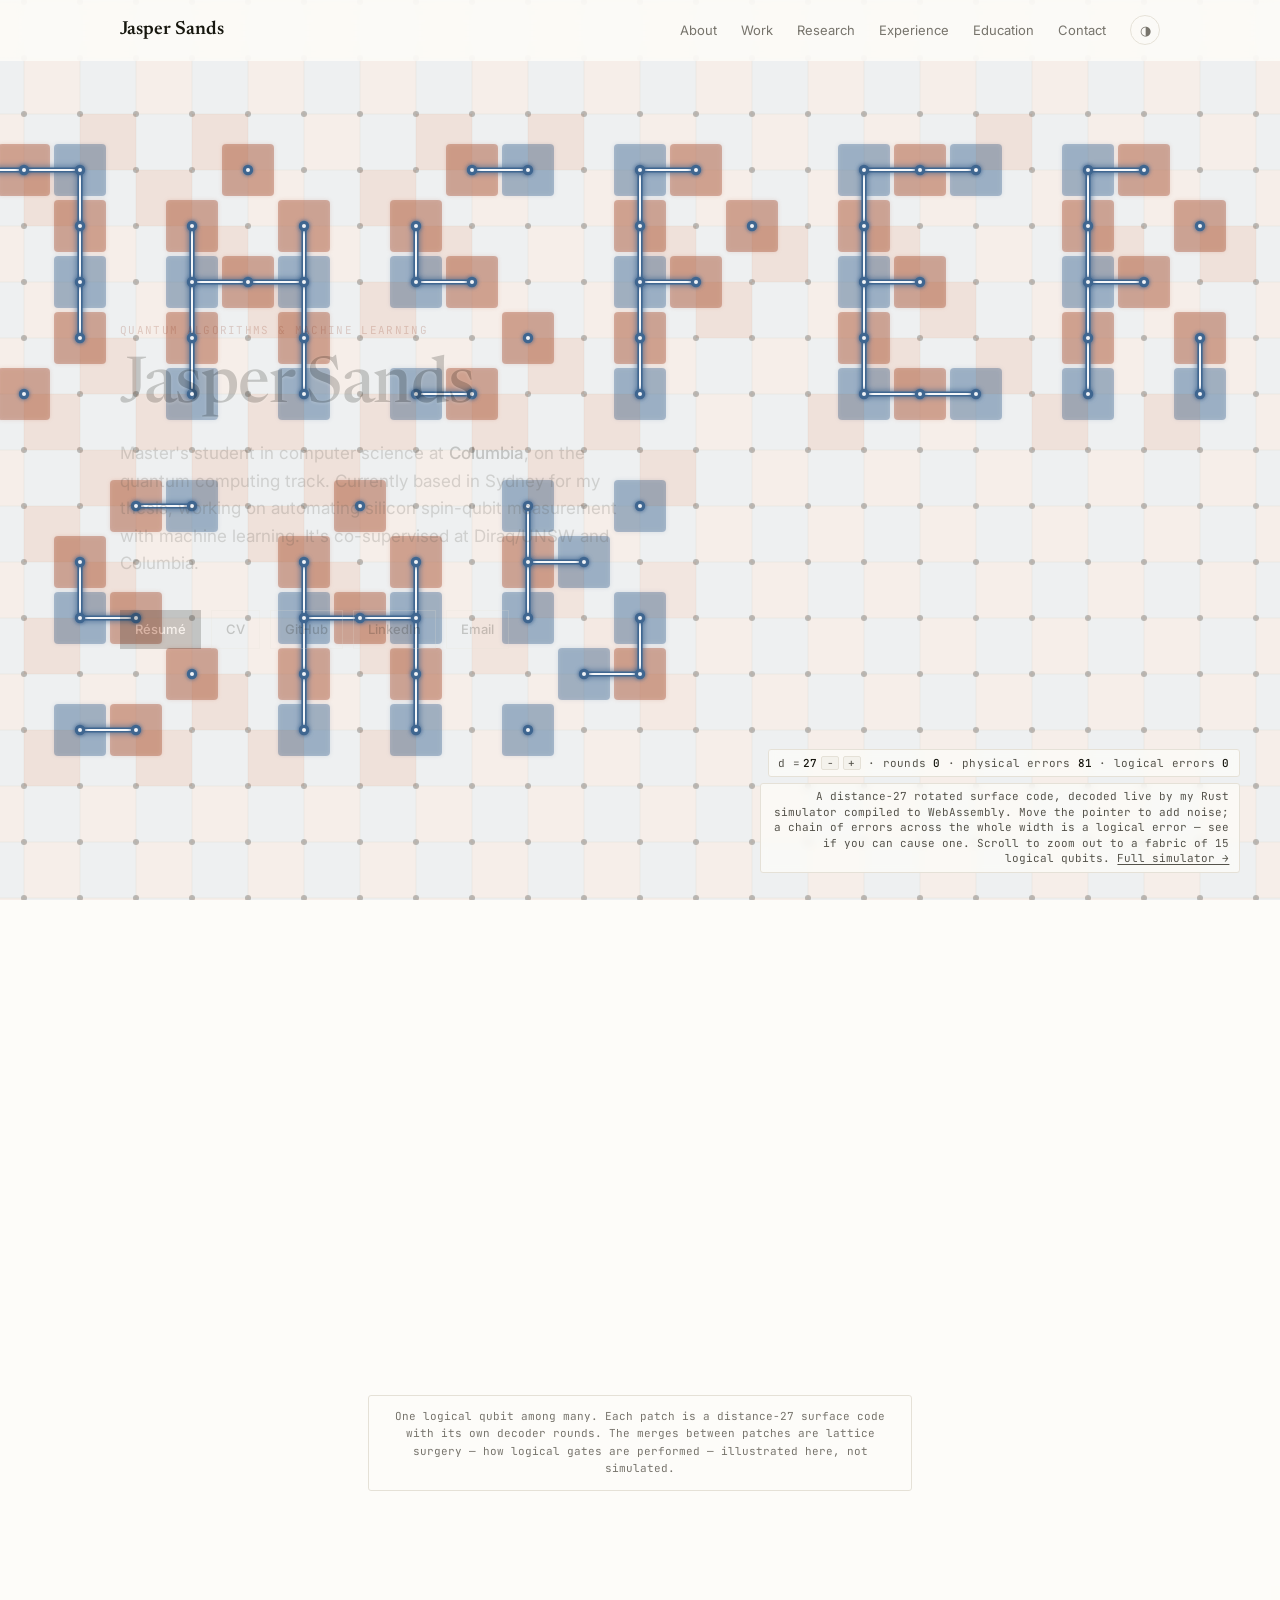
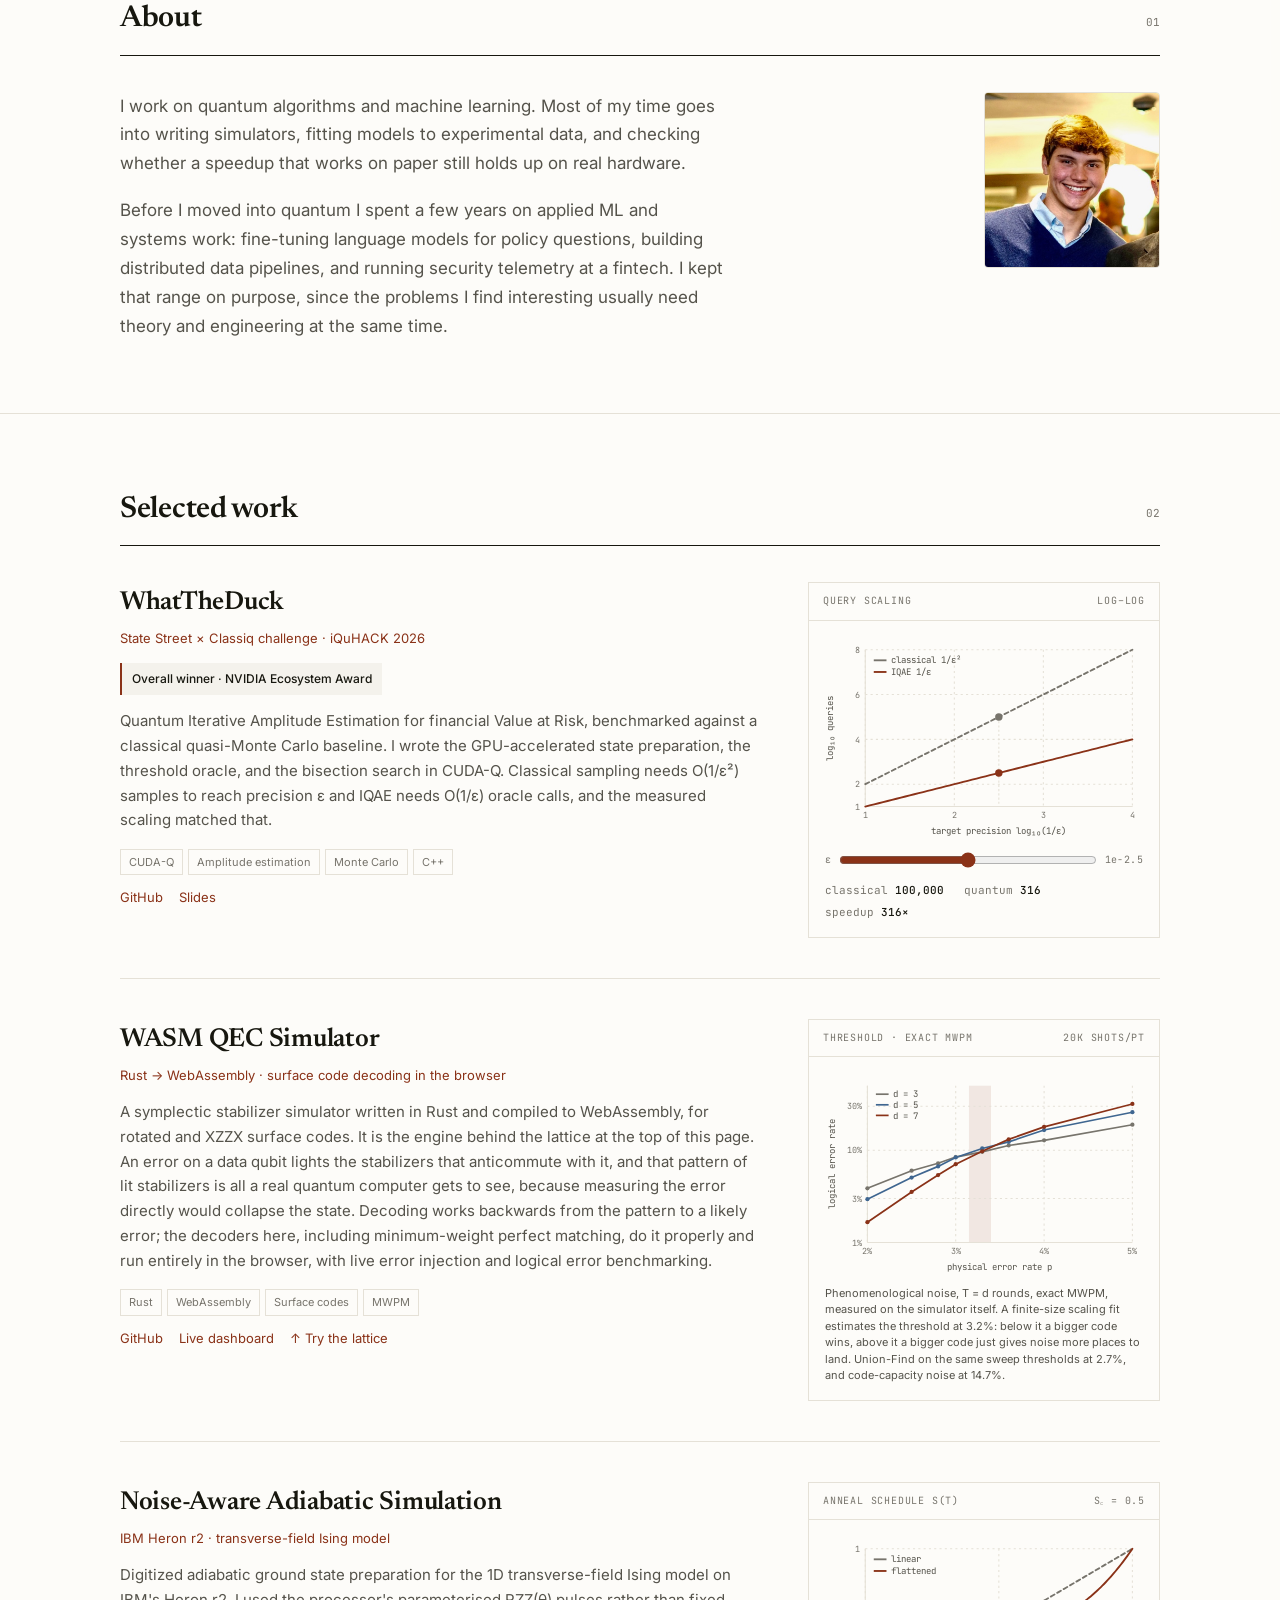
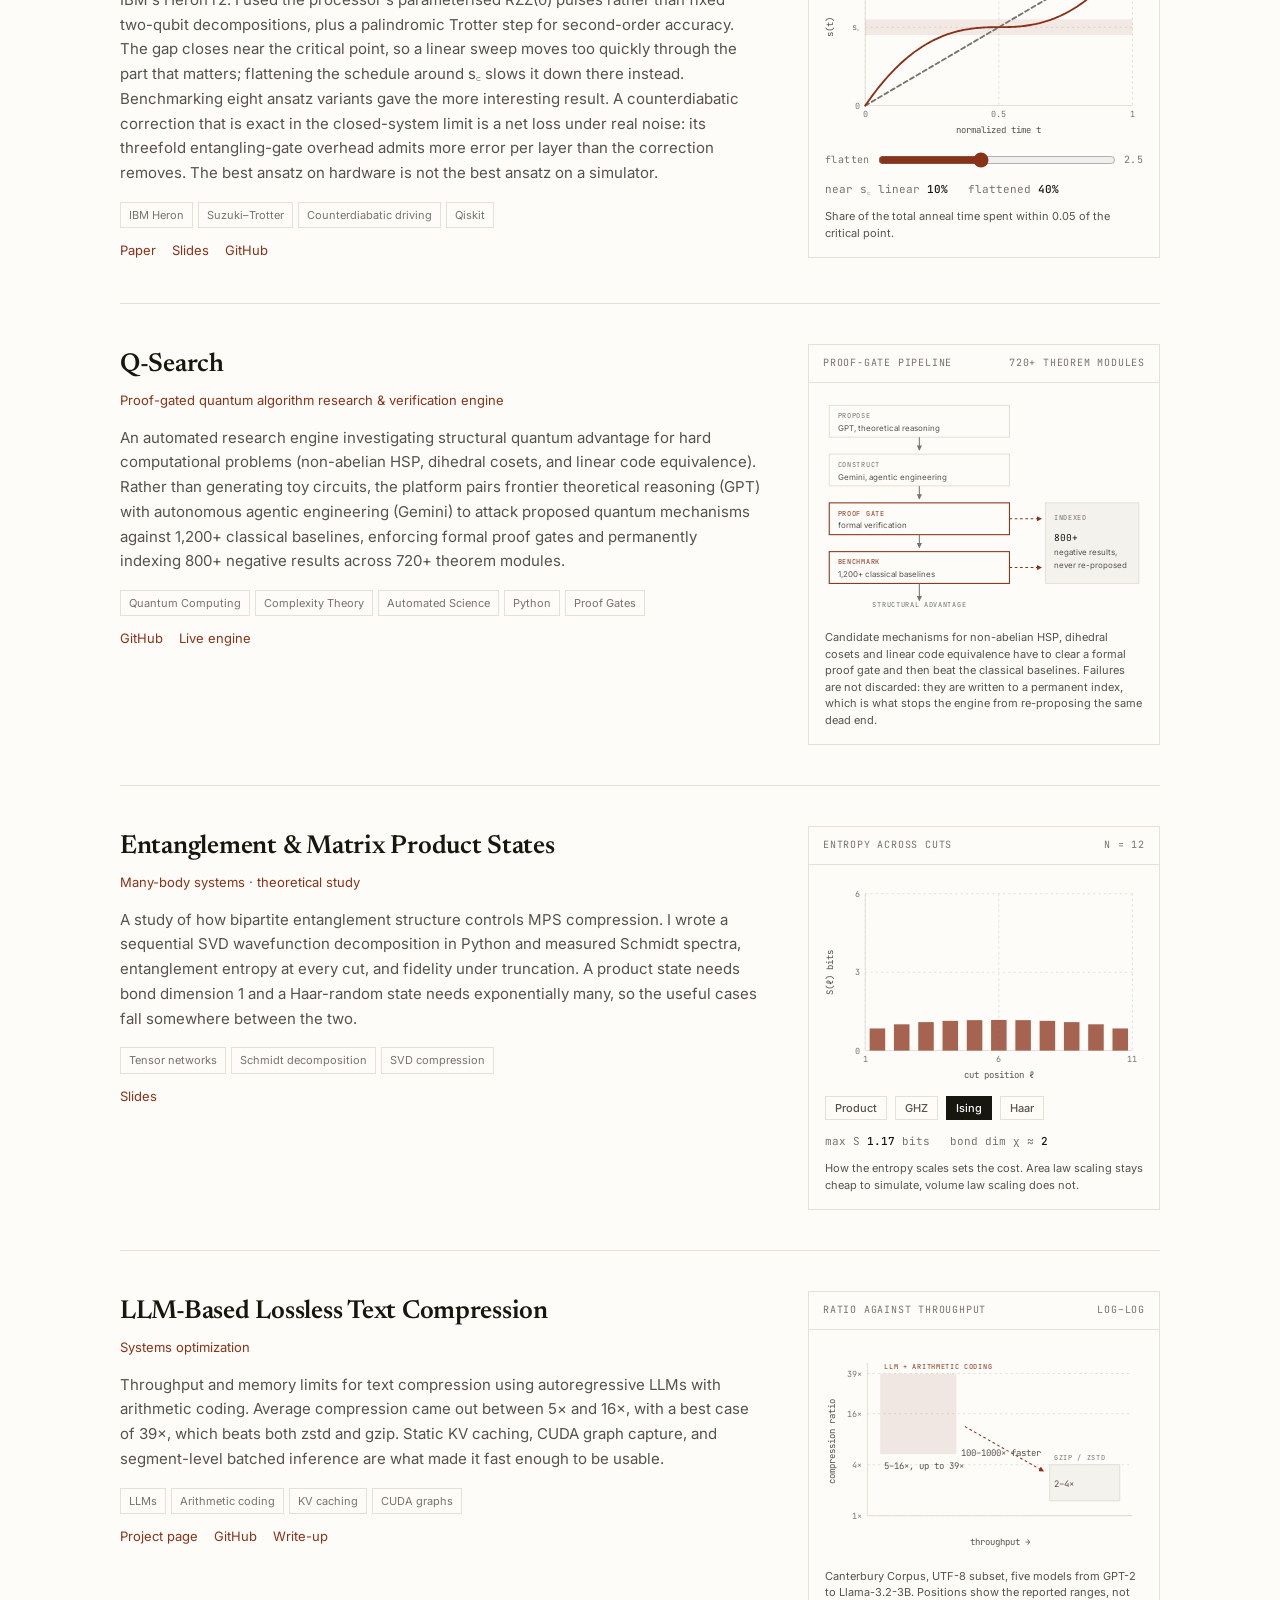
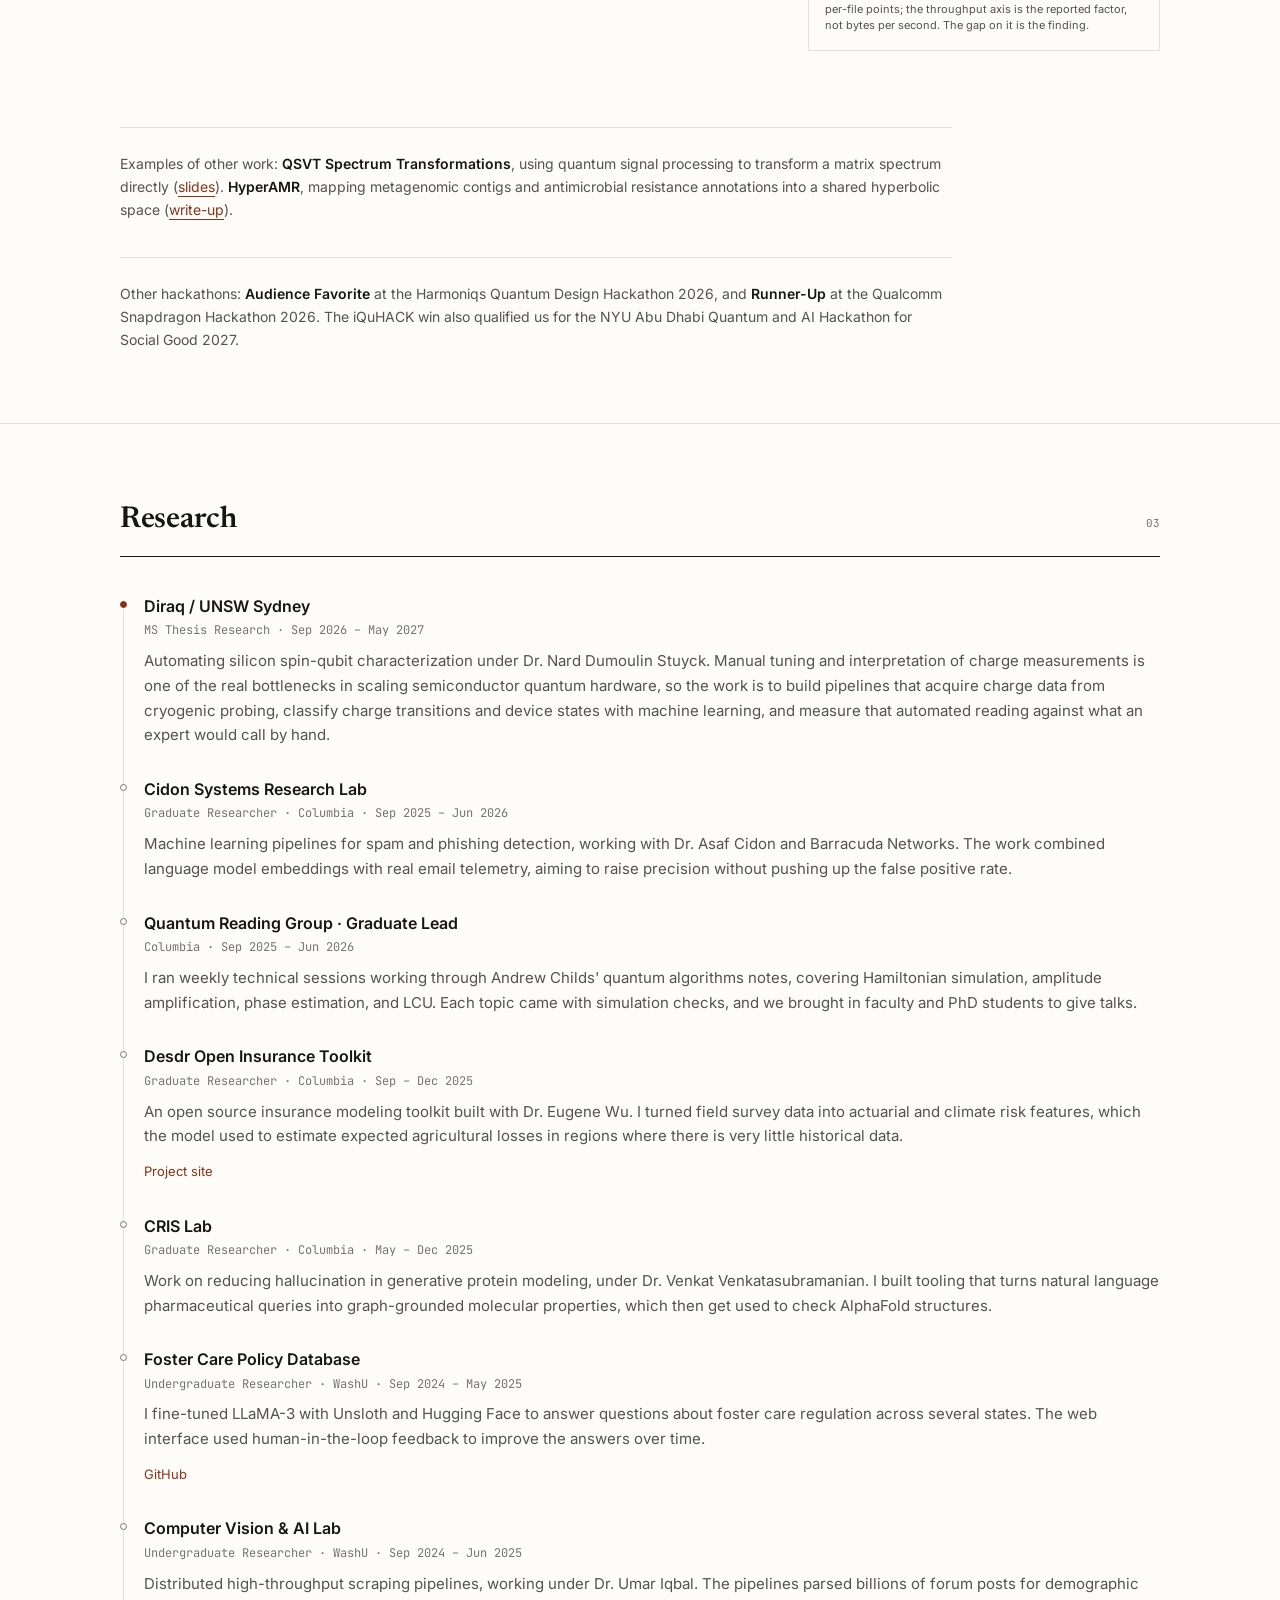
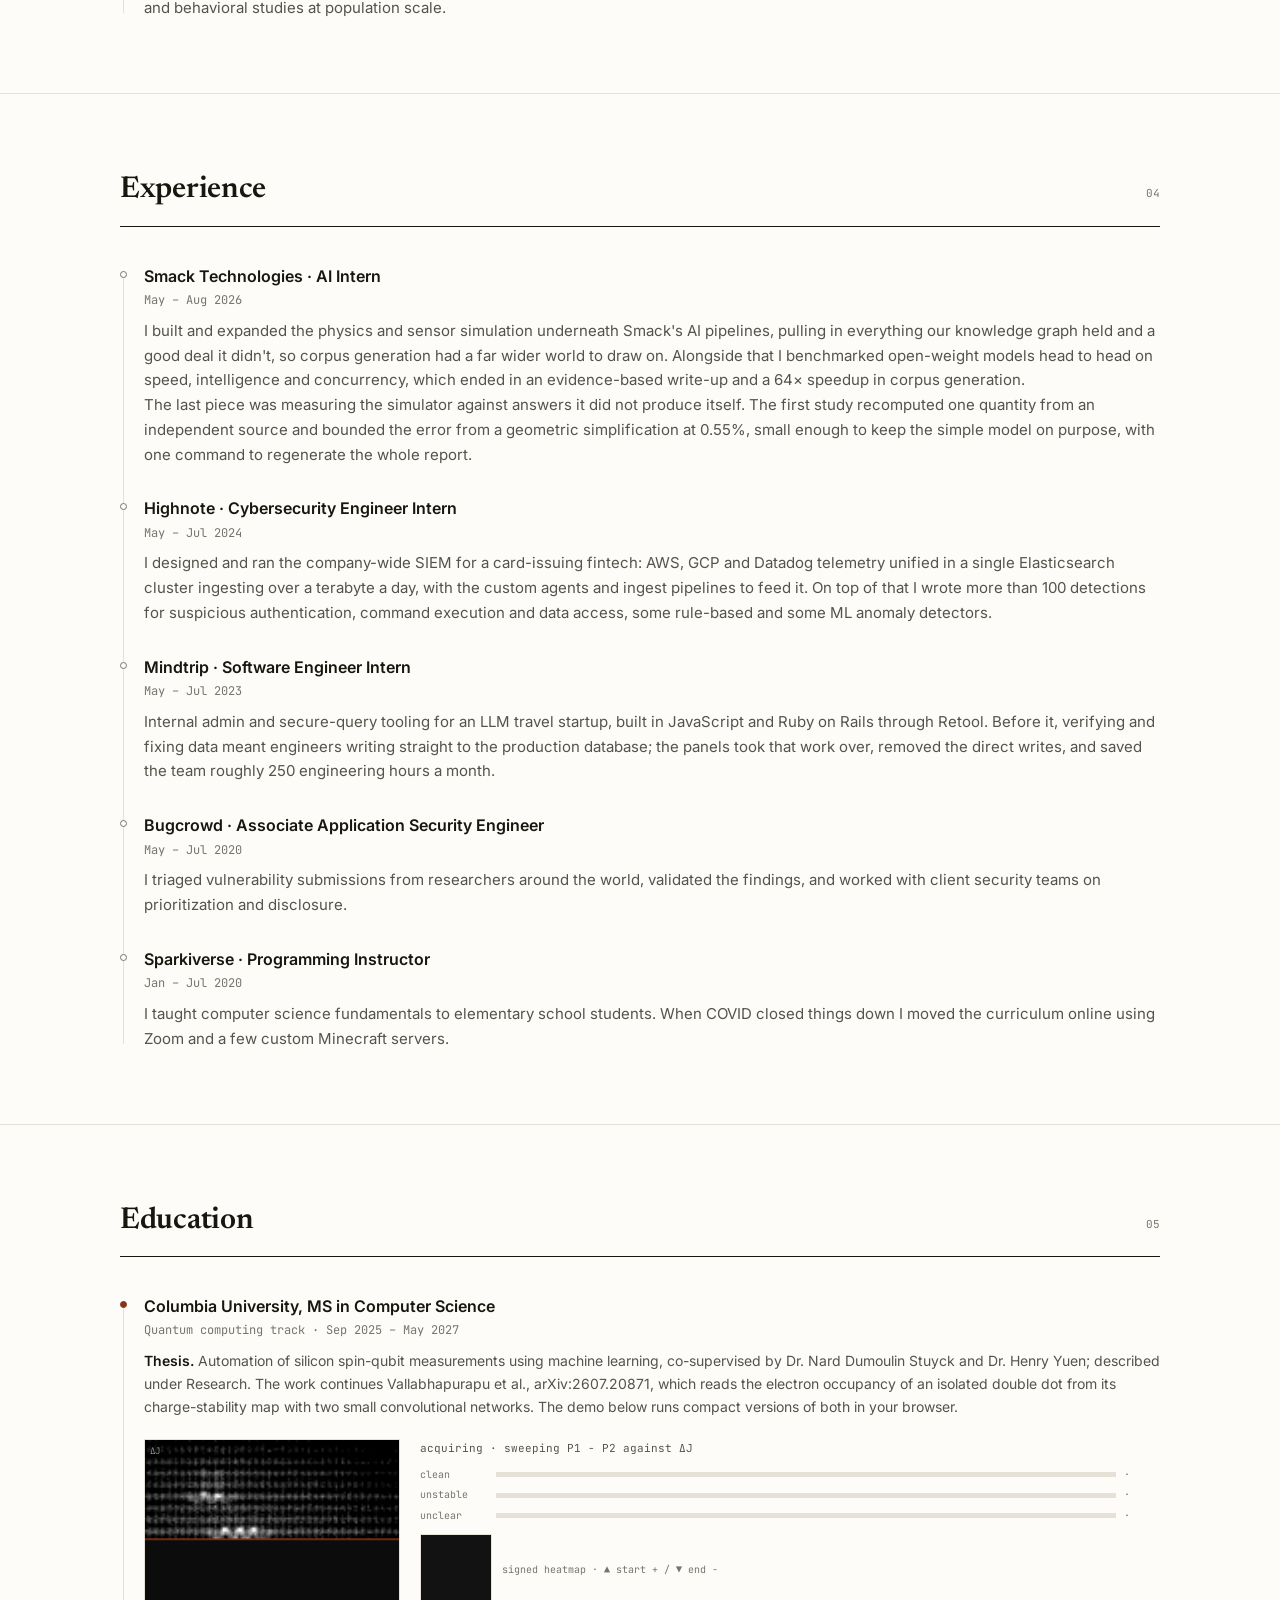
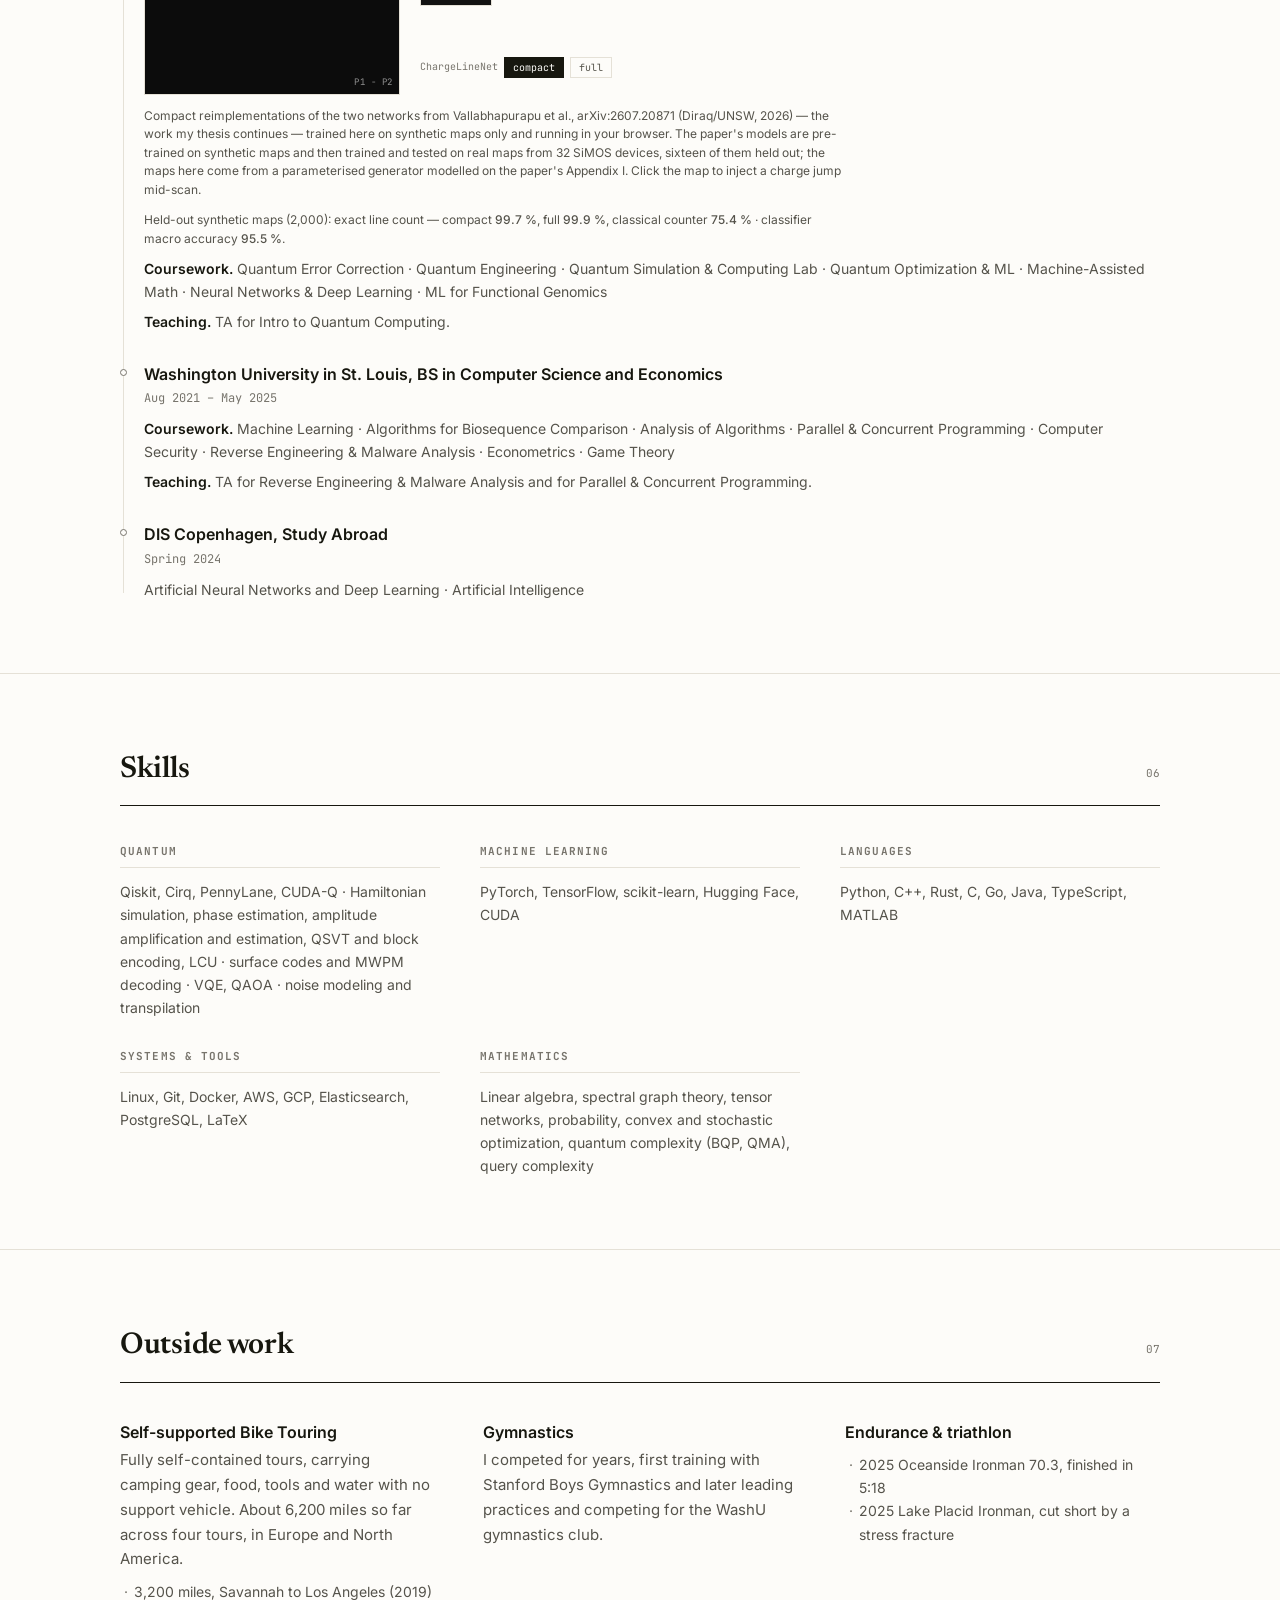
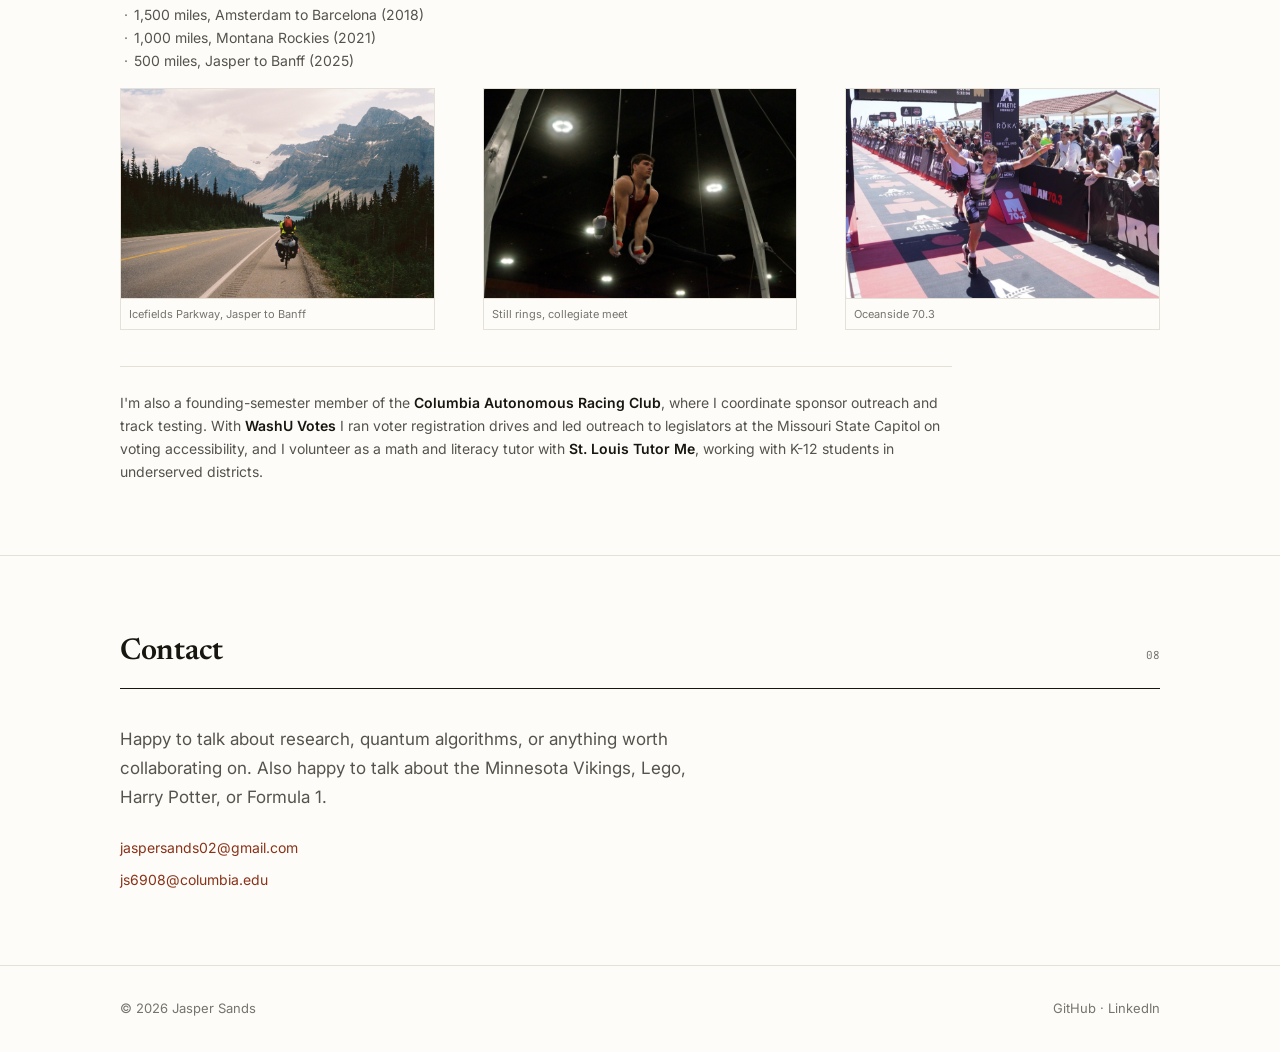
==== index.html @ 58f28e9d "Say "built and expanded" the simulation, not "built" it "Built physics and sensor simulation" claime" ====
<!DOCTYPE html>
<html lang="en">

<head>
  <meta charset="UTF-8">
  <meta name="viewport" content="width=device-width, initial-scale=1.0">
  <title>Jasper Sands | Quantum Algorithms and Machine Learning</title>
  <meta name="description"
    content="Jasper Sands, MS student in computer science at Columbia on the quantum computing track. Thesis research on automating silicon spin-qubit measurement with machine learning at Diraq and UNSW Sydney.">
  <meta name="author" content="Jasper Sands">
  <meta property="og:title" content="Jasper Sands | Quantum Algorithms and Machine Learning">
  <meta property="og:description"
    content="Quantum algorithms, error correction, and machine learning. Columbia MS, thesis research at Diraq and UNSW Sydney.">
  <meta property="og:type" content="website">
  <meta property="og:url" content="https://jaspersands.com/">
  <meta property="og:image" content="https://jaspersands.com/assets/web/profile.jpg">
  <meta property="og:image:width" content="1320">
  <meta property="og:image:height" content="1400">
  <meta property="og:image:alt" content="Jasper Sands">
  <meta name="twitter:card" content="summary">
  <meta name="twitter:title" content="Jasper Sands | Quantum Algorithms and Machine Learning">
  <meta name="twitter:description"
    content="Quantum algorithms, error correction, and machine learning. Columbia MS, thesis research at Diraq and UNSW Sydney.">
  <meta name="twitter:image" content="https://jaspersands.com/assets/web/profile.jpg">
  <link rel="icon" href="favicon.ico" sizes="32x32">
  <link rel="icon" href="favicon.svg" type="image/svg+xml">
  <link rel="icon" href="favicon.png" type="image/png" sizes="32x32">
  <link rel="apple-touch-icon" href="favicon-180.png">

  <!-- Set theme + palette before first paint so there is no flash. -->
  <script>
    (() => {
      const r = document.documentElement;
      const t = localStorage.getItem('theme');
      r.setAttribute('data-theme', t || 'light');   // light by default; the toggle remembers a choice
    })();
  </script>

  <link rel="preconnect" href="https://fonts.googleapis.com">
  <link rel="preconnect" href="https://fonts.gstatic.com" crossorigin>
  <link href="https://fonts.googleapis.com/css2?family=Inter:wght@400;500;600&family=Newsreader:opsz,wght@6..72,400;6..72,500;6..72,600&family=JetBrains+Mono:wght@400;500&display=swap" rel="stylesheet">

  <link rel="stylesheet" href="styles.css?v=2026-09-21">
  <!-- Sections reveal on scroll via script.js; without JavaScript they must simply be visible. -->
  <noscript><style>.rv { opacity: 1; transform: none; }</style></noscript>
</head>

<body data-field="hero">
  <a class="skip" href="#main">Skip to content</a>
  <canvas id="fabric" aria-hidden="true"></canvas>
  <div class="progress" id="progress"></div>

  <nav class="nav" id="nav">
    <div class="wrap">
      <a href="#top" class="mark">Jasper Sands</a>
      <ul>
        <li class="n"><a href="#about" class="link">About</a></li>
        <li class="n"><a href="#work" class="link">Work</a></li>
        <li class="n"><a href="#research" class="link">Research</a></li>
        <li class="n"><a href="#experience" class="link">Experience</a></li>
        <li class="n"><a href="#education" class="link">Education</a></li>
        <li class="n"><a href="#contact" class="link">Contact</a></li>
        <li><button class="theme" id="theme" type="button" aria-label="Toggle light or dark mode">◑</button></li>
      </ul>
    </div>
  </nav>

  <header class="hero" id="top">
    <div class="wrap">
      <div class="hero-content rv">
        <div class="eyebrow">Quantum algorithms &amp; machine learning</div>
        <h1>Jasper Sands</h1>
        <p class="lede">
          Master's student in computer science at <strong>Columbia</strong>, on the quantum computing track.
          Currently based in Sydney for my thesis, working on automating silicon spin-qubit measurement
          with machine learning. It's co-supervised at Diraq/UNSW and Columbia.
        </p>
        <div class="cta">
          <a class="btn solid" href="assets/jaspersands_resume.pdf?v=e2bf1cb9">Résumé</a>
          <a class="btn" href="assets/jaspersands_cv.pdf?v=d3ad8a5e">CV</a>
          <a class="btn" href="https://github.com/Jaspersands">GitHub</a>
          <a class="btn" href="https://www.linkedin.com/in/jaspersands">LinkedIn</a>
          <a class="btn" href="mailto:jaspersands02@gmail.com">Email</a>
        </div>
      </div>
    </div>
    <div class="hero-meta">
      <div class="hero-readout" id="hero-readout" aria-live="off">
        <span class="hr-d-ctl">d = <b id="hr-d-val">27</b> <button id="hr-d-dec" type="button" aria-label="Decrease code distance" title="Decrease distance ([)">−</button><button id="hr-d-inc" type="button" aria-label="Increase code distance" title="Increase distance (])">+</button></span> · rounds <b id="hr-rounds">0</b> · physical errors <b id="hr-phys">0</b> · logical errors <b id="hr-logic">0</b>
      </div>
      <div class="hero-caption">
        A distance-<span id="hero-d">27</span> rotated surface code, decoded live by my Rust simulator compiled to WebAssembly. <span class="hero-live">Move the pointer to add noise; a chain of errors across the whole width is a logical error — see if you can cause one.</span> Scroll to zoom out to a fabric of <span id="hero-n-patches">15</span> logical qubits. <a href="https://qcompiler.jaspersands.com/" target="_blank" rel="noopener">Full simulator&nbsp;→</a>
      </div>
    </div>
  </header>

  <section class="fabric-window" aria-label="The fabric">
    <p id="fabric-window-caption">
      One logical qubit among many. Each patch is a distance-<span class="fabric-d">27</span> surface code with its own
      decoder rounds. The merges between patches are lattice surgery — how logical gates are performed — illustrated
      here, not simulated.
    </p>
  </section>

  <main id="main">

    <section class="section" id="about">
      <div class="wrap">
        <div class="shead rv"><h2>About</h2><span class="idx">01</span></div>
        <div class="about-grid rv">
          <div class="prose">
            <p>
              I work on quantum algorithms and machine learning. Most of my time goes into writing simulators,
              fitting models to experimental data, and checking whether a speedup that works on paper still
              holds up on real hardware.
            </p>
            <p>
              Before I moved into quantum I spent a few years on applied ML and systems work: fine-tuning language
              models for policy questions, building distributed data pipelines, and running security telemetry
              at a fintech. I kept that range on purpose, since the problems I find interesting usually need
              theory and engineering at the same time.
            </p>
          </div>
          <div class="about-portrait">
            <img src="assets/web/profile.jpg" alt="Jasper Sands">
          </div>
        </div>
      </div>
    </section>

    <section class="section" id="work">
      <div class="wrap">
        <div class="shead rv"><h2>Selected work</h2><span class="idx">02</span></div>
        <div class="work">

          <article class="piece rv">
            <div class="piece-body">
              <h3>WhatTheDuck</h3>
              <div class="where">State Street × Classiq challenge · iQuHACK 2026</div>
              <span class="badge">Overall winner · NVIDIA Ecosystem Award</span>
              <p>
                Quantum Iterative Amplitude Estimation for financial Value at Risk, benchmarked against a classical
                quasi-Monte Carlo baseline. I wrote the GPU-accelerated state preparation, the threshold oracle,
                and the bisection search in CUDA-Q. Classical sampling needs O(1/ε²) samples to reach precision ε
                and IQAE needs O(1/ε) oracle calls, and the measured scaling matched that.
              </p>
              <div class="tags">
                <span class="tag">CUDA-Q</span><span class="tag">Amplitude estimation</span>
                <span class="tag">Monte Carlo</span><span class="tag">C++</span>
              </div>
              <div class="inline-links">
                <a href="https://github.com/ShayManor/WhatTheDuck">GitHub</a>
                <a href="https://github.com/ShayManor/WhatTheDuck/blob/main/docs/iQuHack_2026_presentation.pdf">Slides</a>
              </div>
            </div>
            <div class="demo">
              <div class="demo-head"><span class="t">Query scaling</span><span class="t">log–log</span></div>
              <div class="demo-body">
                <svg id="scale" viewBox="0 0 300 190" role="img" aria-label="Log-log plot: classical queries scale as one over epsilon squared, IQAE as one over epsilon"></svg>
                <div class="ctl">
                  <label for="eps">ε</label>
                  <input type="range" id="eps" min="10" max="40" value="25" aria-label="Target precision">
                  <span class="val" id="epsv">1e-2.5</span>
                </div>
                <div class="readout" aria-live="polite">
                  <span>classical <b id="r-c">·</b></span>
                  <span>quantum <b id="r-q">·</b></span>
                  <span>speedup <b id="r-s">·</b></span>
                </div>
              </div>
            </div>
          </article>

          <article class="piece rv">
            <div class="piece-body">
              <h3>WASM QEC Simulator</h3>
              <div class="where">Rust → WebAssembly · surface code decoding in the browser</div>
              <p>
                A symplectic stabilizer simulator written in Rust and compiled to WebAssembly, for rotated and XZZX
                surface codes. It is the engine behind the lattice at the top of this page. An error on a data
                qubit lights the stabilizers that anticommute with it, and that pattern of lit stabilizers is all
                a real quantum computer gets to see, because measuring the error directly would collapse the
                state. Decoding works backwards from the pattern to a likely error; the decoders here, including
                minimum-weight perfect matching, do it properly and run entirely in the browser, with live error
                injection and logical error benchmarking.
              </p>
              <div class="tags">
                <span class="tag">Rust</span><span class="tag">WebAssembly</span>
                <span class="tag">Surface codes</span><span class="tag">MWPM</span>
              </div>
              <div class="inline-links">
                <a href="https://github.com/Jaspersands/quantum-simulator-qec">GitHub</a>
                <a href="https://qcompiler.jaspersands.com/">Live dashboard</a>
                <a href="#top">↑ Try the lattice</a>
              </div>
            </div>
            <div class="demo">
              <div class="demo-head">
                <span class="t">Threshold · exact MWPM</span>
                <span class="t">20k shots/pt</span>
              </div>
              <div class="demo-body">
                <svg viewBox="0 0 300 190" role="img"
                    aria-label="Logical error rate against physical error rate for distance 3, 5 and 7 rotated surface codes. The curves cross near 3.2 percent.">
                  <rect class="thrband" x="135.8" y="12" width="20.8" height="148"/>
                  <line class="gridline" x1="40" y1="160.0" x2="290" y2="160.0" stroke-width="1"/>
                  <text class="tick" x="35" y="163.0" text-anchor="end">1%</text>
                  <line class="gridline" x1="40" y1="118.4" x2="290" y2="118.4" stroke-width="1"/>
                  <text class="tick" x="35" y="121.4" text-anchor="end">3%</text>
                  <line class="gridline" x1="40" y1="72.9" x2="290" y2="72.9" stroke-width="1"/>
                  <text class="tick" x="35" y="75.9" text-anchor="end">10%</text>
                  <line class="gridline" x1="40" y1="31.3" x2="290" y2="31.3" stroke-width="1"/>
                  <text class="tick" x="35" y="34.3" text-anchor="end">30%</text>
                  <line class="gridline" x1="40.0" y1="12" x2="40.0" y2="160" stroke-width="1"/>
                  <text class="tick" x="40.0" y="171" text-anchor="middle">2%</text>
                  <line class="gridline" x1="123.3" y1="12" x2="123.3" y2="160" stroke-width="1"/>
                  <text class="tick" x="123.3" y="171" text-anchor="middle">3%</text>
                  <line class="gridline" x1="206.7" y1="12" x2="206.7" y2="160" stroke-width="1"/>
                  <text class="tick" x="206.7" y="171" text-anchor="middle">4%</text>
                  <line class="gridline" x1="290.0" y1="12" x2="290.0" y2="160" stroke-width="1"/>
                  <text class="tick" x="290.0" y="171" text-anchor="middle">5%</text>
                  <line class="axis" x1="40" y1="12" x2="40" y2="160" stroke-width="1"/>
                  <line class="axis" x1="40" y1="160" x2="290" y2="160" stroke-width="1"/>
                  <path class="s-d3" d="M 40.0 108.8 L 81.7 92.2 L 106.7 85.2 L 123.3 79.3 L 148.3 74.4 L 173.3 68.4 L 206.7 63.5 L 290.0 48.8" fill="none" stroke-width="1.6" stroke-linejoin="round" stroke-linecap="round"/>
                  <circle class="s-d3-m" cx="40.0" cy="108.8" r="2"/>
                  <circle class="s-d3-m" cx="81.7" cy="92.2" r="2"/>
                  <circle class="s-d3-m" cx="106.7" cy="85.2" r="2"/>
                  <circle class="s-d3-m" cx="123.3" cy="79.3" r="2"/>
                  <circle class="s-d3-m" cx="148.3" cy="74.4" r="2"/>
                  <circle class="s-d3-m" cx="173.3" cy="68.4" r="2"/>
                  <circle class="s-d3-m" cx="206.7" cy="63.5" r="2"/>
                  <circle class="s-d3-m" cx="290.0" cy="48.8" r="2"/>
                  <path class="s-d5" d="M 40.0 119.1 L 81.7 98.6 L 106.7 88.1 L 123.3 79.7 L 148.3 71.2 L 173.3 65.0 L 206.7 53.8 L 290.0 37.0" fill="none" stroke-width="1.6" stroke-linejoin="round" stroke-linecap="round"/>
                  <circle class="s-d5-m" cx="40.0" cy="119.1" r="2"/>
                  <circle class="s-d5-m" cx="81.7" cy="98.6" r="2"/>
                  <circle class="s-d5-m" cx="106.7" cy="88.1" r="2"/>
                  <circle class="s-d5-m" cx="123.3" cy="79.7" r="2"/>
                  <circle class="s-d5-m" cx="148.3" cy="71.2" r="2"/>
                  <circle class="s-d5-m" cx="173.3" cy="65.0" r="2"/>
                  <circle class="s-d5-m" cx="206.7" cy="53.8" r="2"/>
                  <circle class="s-d5-m" cx="290.0" cy="37.0" r="2"/>
                  <path class="s-d7" d="M 40.0 140.8 L 81.7 112.2 L 106.7 96.3 L 123.3 86.0 L 148.3 73.9 L 173.3 62.6 L 206.7 50.8 L 290.0 29.2" fill="none" stroke-width="1.6" stroke-linejoin="round" stroke-linecap="round"/>
                  <circle class="s-d7-m" cx="40.0" cy="140.8" r="2"/>
                  <circle class="s-d7-m" cx="81.7" cy="112.2" r="2"/>
                  <circle class="s-d7-m" cx="106.7" cy="96.3" r="2"/>
                  <circle class="s-d7-m" cx="123.3" cy="86.0" r="2"/>
                  <circle class="s-d7-m" cx="148.3" cy="73.9" r="2"/>
                  <circle class="s-d7-m" cx="173.3" cy="62.6" r="2"/>
                  <circle class="s-d7-m" cx="206.7" cy="50.8" r="2"/>
                  <circle class="s-d7-m" cx="290.0" cy="29.2" r="2"/>
                  <text class="lbl" x="165" y="186" text-anchor="middle">physical error rate p</text>
                  <text class="lbl" x="9" y="86" text-anchor="middle" transform="rotate(-90 9 86)">logical error rate</text>
                  <line class="s-d3" x1="48" y1="20" x2="60" y2="20" stroke-width="1.6"/>
                  <text class="lbl" x="64" y="23">d = 3</text>
                  <line class="s-d5" x1="48" y1="30" x2="60" y2="30" stroke-width="1.6"/>
                  <text class="lbl" x="64" y="33">d = 5</text>
                  <line class="s-d7" x1="48" y1="40" x2="60" y2="40" stroke-width="1.6"/>
                  <text class="lbl" x="64" y="43">d = 7</text>
                </svg>
                <p class="hint">
                  Phenomenological noise, T = d rounds, exact MWPM, measured on the simulator itself. A
                  finite-size scaling fit estimates the threshold at 3.2%: below it a bigger code wins, above it a
                  bigger code just gives noise more places to land. Union-Find on the same sweep thresholds at
                  2.7%, and code-capacity noise at 14.7%.
                </p>
              </div>
            </div>
          </article>

          <article class="piece rv">
            <div class="piece-body">
              <h3>Noise-Aware Adiabatic Simulation</h3>
              <div class="where">IBM Heron r2 · transverse-field Ising model</div>
              <p>
                Digitized adiabatic ground state preparation for the 1D transverse-field Ising model on IBM's
                Heron r2. I used the processor's parameterised RZZ(θ) pulses rather than fixed two-qubit
                decompositions, plus a palindromic Trotter step for second-order accuracy. The gap closes near the
                critical point, so a linear sweep moves too quickly through the part that matters; flattening the
                schedule around s꜀ slows it down there instead. Benchmarking eight ansatz variants gave the more
                interesting result. A counterdiabatic correction that is exact in the closed-system limit is a net
                loss under real noise: its threefold entangling-gate overhead admits more error per layer than the
                correction removes. The best ansatz on hardware is not the best ansatz on a simulator.
              </p>
              <div class="tags">
                <span class="tag">IBM Heron</span><span class="tag">Suzuki–Trotter</span>
                <span class="tag">Counterdiabatic driving</span><span class="tag">Qiskit</span>
              </div>
              <div class="inline-links">
                <a href="assets/noise-aware-adiabatic-ansatz.pdf">Paper</a>
                <a href="assets/noise-aware-adiabatic-slides.pdf">Slides</a>
                <a href="https://github.com/Jaspersands/digitized-adiabatic-tfim">GitHub</a>
              </div>
            </div>
            <div class="demo">
              <div class="demo-head"><span class="t">Anneal schedule s(t)</span><span class="t">s꜀ = 0.5</span></div>
              <div class="demo-body">
                <svg id="sweep" viewBox="0 0 300 190" role="img" aria-label="Linear versus flattened anneal schedule through the critical point"></svg>
                <div class="ctl">
                  <label for="swk">flatten</label>
                  <input type="range" id="swk" min="10" max="45" value="25" aria-label="Flattening exponent">
                  <span class="val" id="swkv">2.5</span>
                </div>
                <div class="readout" aria-live="polite">
                  <span>near s꜀ linear <b id="sw-a">·</b></span>
                  <span>flattened <b id="sw-b">·</b></span>
                </div>
                <p class="hint">Share of the total anneal time spent within 0.05 of the critical point.</p>
              </div>
            </div>
          </article>

          <article class="piece rv">
            <div class="piece-body">
              <h3>Q-Search</h3>
              <div class="where">Proof-gated quantum algorithm research &amp; verification engine</div>
              <p>
                An automated research engine investigating structural quantum advantage for hard computational
                problems (non-abelian HSP, dihedral cosets, and linear code equivalence). Rather than generating
                toy circuits, the platform pairs frontier theoretical reasoning (GPT) with autonomous agentic
                engineering (Gemini) to attack proposed quantum mechanisms against 1,200+ classical baselines,
                enforcing formal proof gates and permanently indexing 800+ negative results across 720+ theorem
                modules.
              </p>
              <div class="tags">
                <span class="tag">Quantum Computing</span><span class="tag">Complexity Theory</span>
                <span class="tag">Automated Science</span><span class="tag">Python</span>
                <span class="tag">Proof Gates</span>
              </div>
              <div class="inline-links">
                <a href="https://github.com/Jaspersands/qsearch">GitHub</a>
                <a href="https://qsearch.jaspersands.com/">Live engine</a>
              </div>
            </div>
            <div class="demo">
              <div class="demo-head">
                <span class="t">Proof-gate pipeline</span>
                <span class="t">720+ theorem modules</span>
              </div>
              <div class="demo-body">
                <svg viewBox="0 0 300 208" role="img"
                    aria-label="A candidate mechanism is proposed by GPT, built out by Gemini agents, then must clear a formal proof gate and beat 1,200 or more classical baselines. Anything that fails either gate is written to a permanent index of over 800 negative results.">
                  <defs>
                    <marker id="qs-a" viewBox="0 0 6 6" refX="5" refY="3" markerWidth="5" markerHeight="5" orient="auto">
                      <path class="qs-arrowhead" d="M0 0 L6 3 L0 6 Z"/>
                    </marker>
                    <marker id="qs-r" viewBox="0 0 6 6" refX="5" refY="3" markerWidth="5" markerHeight="5" orient="auto">
                      <path class="qs-rejhead" d="M0 0 L6 3 L0 6 Z"/>
                    </marker>
                  </defs>

                  <rect class="qs-stage" x="4" y="6" width="170" height="30"/>
                  <text class="qs-cap" x="12" y="18">PROPOSE</text>
                  <text class="qs-sub" x="12" y="30">GPT, theoretical reasoning</text>

                  <path class="qs-flow" d="M89 36 L89 48" marker-end="url(#qs-a)"/>

                  <rect class="qs-stage" x="4" y="52" width="170" height="30"/>
                  <text class="qs-cap" x="12" y="64">CONSTRUCT</text>
                  <text class="qs-sub" x="12" y="76">Gemini, agentic engineering</text>

                  <path class="qs-flow" d="M89 82 L89 94" marker-end="url(#qs-a)"/>

                  <rect class="qs-stage gate" x="4" y="98" width="170" height="30"/>
                  <text class="qs-cap on" x="12" y="110">PROOF GATE</text>
                  <text class="qs-sub" x="12" y="122">formal verification</text>

                  <path class="qs-flow" d="M89 128 L89 140" marker-end="url(#qs-a)"/>

                  <rect class="qs-stage gate" x="4" y="144" width="170" height="30"/>
                  <text class="qs-cap on" x="12" y="156">BENCHMARK</text>
                  <text class="qs-sub" x="12" y="168">1,200+ classical baselines</text>

                  <path class="qs-flow" d="M89 174 L89 190" marker-end="url(#qs-a)"/>
                  <text class="qs-cap" x="89" y="196" text-anchor="middle">STRUCTURAL ADVANTAGE</text>

                  <path class="qs-rej" d="M174 113 L204 113" marker-end="url(#qs-r)"/>
                  <path class="qs-rej" d="M174 159 L204 159" marker-end="url(#qs-r)"/>

                  <rect class="qs-sink" x="208" y="98" width="88" height="76"/>
                  <text class="qs-cap" x="216" y="114">INDEXED</text>
                  <text class="qs-num" x="216" y="134">800+</text>
                  <text class="qs-sub" x="216" y="147">negative results,</text>
                  <text class="qs-sub" x="216" y="159">never re-proposed</text>
                </svg>
                <p class="hint">
                  Candidate mechanisms for <span class="kz">non-abelian HSP</span>, dihedral cosets and linear
                  code equivalence have to clear a formal proof gate and then beat the classical baselines.
                  Failures are not discarded: they are written to a permanent index, which is what stops the
                  engine from re-proposing the same dead end.
                </p>
              </div>
            </div>
          </article>

          <article class="piece rv">
            <div class="piece-body">
              <h3>Entanglement &amp; Matrix Product States</h3>
              <div class="where">Many-body systems · theoretical study</div>
              <p>
                A study of how bipartite entanglement structure controls MPS compression. I wrote a sequential SVD
                wavefunction decomposition in Python and measured Schmidt spectra, entanglement entropy at every
                cut, and fidelity under truncation. A product state needs bond dimension 1 and a Haar-random
                state needs exponentially many, so the useful cases fall somewhere between the two.
              </p>
              <div class="tags">
                <span class="tag">Tensor networks</span><span class="tag">Schmidt decomposition</span>
                <span class="tag">SVD compression</span>
              </div>
              <div class="inline-links"><a href="assets/mps_presentation.pdf">Slides</a></div>
            </div>
            <div class="demo">
              <div class="demo-head"><span class="t">Entropy across cuts</span><span class="t">n = 12</span></div>
              <div class="demo-body">
                <svg id="ent" viewBox="0 0 300 190" role="img" aria-label="Entanglement entropy across every bipartition of a 12-qubit chain"></svg>
                <div class="ctl" id="ent-ctl" role="group" aria-label="State family">
                  <button type="button" data-s="product">Product</button>
                  <button type="button" data-s="ghz">GHZ</button>
                  <button type="button" class="on" data-s="ising">Ising</button>
                  <button type="button" data-s="haar">Haar</button>
                </div>
                <div class="readout" aria-live="polite">
                  <span>max S <b id="ent-max">·</b> bits</span>
                  <span>bond dim χ ≈ <b id="ent-chi">·</b></span>
                </div>
                <p class="hint">How the entropy scales sets the cost. Area law scaling stays cheap to simulate, volume law scaling does not.</p>
              </div>
            </div>
          </article>

          <article class="piece rv">
            <div class="piece-body">
              <h3>LLM-Based Lossless Text Compression</h3>
              <div class="where">Systems optimization</div>
              <p>
                Throughput and memory limits for text compression using autoregressive LLMs with arithmetic coding.
                Average compression came out between 5× and 16×, with a best case of 39×, which beats both zstd
                and gzip. Static KV caching, CUDA graph capture, and segment-level batched inference are what
                made it fast enough to be usable.
              </p>
              <div class="tags">
                <span class="tag">LLMs</span><span class="tag">Arithmetic coding</span>
                <span class="tag">KV caching</span><span class="tag">CUDA graphs</span>
              </div>
              <div class="inline-links">
                <a href="llmcompression/">Project page</a>
                <a href="https://github.com/Jaspersands/LLMcompression">GitHub</a>
                <a href="assets/practical-llm-based-lossless-compression.pdf">Write-up</a>
              </div>
            </div>
            <div class="demo">
              <div class="demo-head"><span class="t">Ratio against throughput</span><span class="t">log–log</span></div>
              <div class="demo-body">
                <svg viewBox="0 0 300 200" role="img"
                    aria-label="Log-log comparison. Classical compressors gzip and zstd reach 2 to 4 times compression at high throughput. LLM-driven arithmetic coding reaches 5 to 16 times, up to 39 times, at throughput 100 to 1000 times lower.">
                  <line class="gridline" x1="40" y1="160" x2="290" y2="160" stroke-width="1"/>
                  <text class="tick" x="35" y="163" text-anchor="end">1×</text>
                  <line class="gridline" x1="40" y1="112" x2="290" y2="112" stroke-width="1"/>
                  <text class="tick" x="35" y="115" text-anchor="end">4×</text>
                  <line class="gridline" x1="40" y1="64" x2="290" y2="64" stroke-width="1"/>
                  <text class="tick" x="35" y="67" text-anchor="end">16×</text>
                  <line class="gridline" x1="40" y1="26" x2="290" y2="26" stroke-width="1"/>
                  <text class="tick" x="35" y="29" text-anchor="end">39×</text>
                  <line class="axis" x1="40" y1="16" x2="40" y2="160" stroke-width="1"/>
                  <line class="axis" x1="40" y1="160" x2="290" y2="160" stroke-width="1"/>
                  <rect class="thrband" x="52" y="26" width="72" height="76"/>
                  <text class="qs-cap on" x="56" y="22">LLM + ARITHMETIC CODING</text>
                  <text class="lbl" x="56" y="116">5–16×, up to 39×</text>
                  <rect class="qs-sink" x="212" y="112" width="66" height="34"/>
                  <text class="qs-cap" x="216" y="108">GZIP / ZSTD</text>
                  <text class="lbl" x="216" y="133">2–4×</text>
                  <path class="qs-rej" d="M132 76 L206 118" marker-end="url(#lc-arrow)"/>
                  <defs>
                    <marker id="lc-arrow" viewBox="0 0 6 6" refX="5" refY="3" markerWidth="5" markerHeight="5" orient="auto">
                      <path class="qs-rejhead" d="M0 0 L6 3 L0 6 Z"/>
                    </marker>
                  </defs>
                  <text class="lbl" x="166" y="104" text-anchor="middle">100–1000× faster</text>
                  <text class="lbl" x="165" y="188" text-anchor="middle">throughput →</text>
                  <text class="lbl" x="9" y="90" text-anchor="middle" transform="rotate(-90 9 90)">compression ratio</text>
                </svg>
                <p class="hint">
                  Canterbury Corpus, UTF-8 subset, five models from GPT-2 to Llama-3.2-3B. Positions show the
                  reported ranges, not per-file points; the throughput axis is the reported factor, not bytes
                  per second. The gap on it is the finding.
                </p>
              </div>
            </div>
          </article>
        </div>

        <p class="also rv">
          Examples of other work: <strong>QSVT Spectrum Transformations</strong>, using quantum signal
          processing to transform a matrix spectrum directly
          (<a href="assets/qsvt_presentation.pdf">slides</a>). <strong>HyperAMR</strong>, mapping metagenomic
          contigs and antimicrobial resistance annotations into a shared hyperbolic space
          (<a href="assets/hyperamr_paper.pdf">write-up</a>).
        </p>

        <p class="also rv">
          Other hackathons: <strong>Audience Favorite</strong> at the Harmoniqs Quantum Design Hackathon 2026,
          and <strong>Runner-Up</strong> at the Qualcomm Snapdragon Hackathon 2026. The iQuHACK win also qualified
          us for the NYU Abu Dhabi Quantum and AI Hackathon for Social Good 2027.
        </p>
      </div>
    </section>

    <section class="section" id="research">
      <div class="wrap">
        <div class="shead rv"><h2>Research</h2><span class="idx">03</span></div>
        <div class="tl rv">
          <div class="tl-item now">
            <h3>Diraq / UNSW Sydney</h3>
            <div class="where">MS Thesis Research · Sep 2026 – May 2027</div>
            <p>
              Automating silicon spin-qubit characterization under Dr. Nard Dumoulin Stuyck. Manual tuning and
              interpretation of charge measurements is one of the real bottlenecks in scaling semiconductor
              quantum hardware, so the work is to build pipelines that acquire charge data from cryogenic
              probing, classify charge transitions and device states with machine learning, and measure that
              automated reading against what an expert would call by hand.
            </p>
          </div>
          <div class="tl-item">
            <h3>Cidon Systems Research Lab</h3>
            <div class="where">Graduate Researcher · Columbia · Sep 2025 – Jun 2026</div>
            <p>
              Machine learning pipelines for spam and phishing detection, working with Dr. Asaf Cidon and Barracuda
              Networks. The work combined language model embeddings with real email telemetry, aiming to raise
              precision without pushing up the false positive rate.
            </p>
          </div>
          <div class="tl-item">
            <h3>Quantum Reading Group · Graduate Lead</h3>
            <div class="where">Columbia · Sep 2025 – Jun 2026</div>
            <p>
              I ran weekly technical sessions working through Andrew Childs' quantum algorithms notes, covering
              Hamiltonian simulation, amplitude amplification, phase estimation, and LCU. Each topic came with
              simulation checks, and we brought in faculty and PhD students to give talks.
            </p>
          </div>
          <div class="tl-item">
            <h3>Desdr Open Insurance Toolkit</h3>
            <div class="where">Graduate Researcher · Columbia · Sep – Dec 2025</div>
            <p>
              An open source insurance modeling toolkit built with Dr. Eugene Wu. I turned field survey data into
              actuarial and climate risk features, which the model used to estimate expected agricultural losses
              in regions where there is very little historical data.
            </p>
            <div class="inline-links"><a href="https://columbia-desdr.github.io/">Project site</a></div>
          </div>
          <div class="tl-item">
            <h3>CRIS Lab</h3>
            <div class="where">Graduate Researcher · Columbia · May – Dec 2025</div>
            <p>
              Work on reducing hallucination in generative protein modeling, under Dr. Venkat Venkatasubramanian.
              I built tooling that turns natural language pharmaceutical queries into graph-grounded molecular
              properties, which then get used to check AlphaFold structures.
            </p>
          </div>
          <div class="tl-item">
            <h3>Foster Care Policy Database</h3>
            <div class="where">Undergraduate Researcher · WashU · Sep 2024 – May 2025</div>
            <p>
              I fine-tuned LLaMA-3 with Unsloth and Hugging Face to answer questions about foster care regulation
              across several states. The web interface used human-in-the-loop feedback to improve the answers
              over time.
            </p>
            <div class="inline-links"><a href="https://github.com/Jaspersands/fosterTuning">GitHub</a></div>
          </div>
          <div class="tl-item">
            <h3>Computer Vision &amp; AI Lab</h3>
            <div class="where">Undergraduate Researcher · WashU · Sep 2024 – Jun 2025</div>
            <p>
              Distributed high-throughput scraping pipelines, working under Dr. Umar Iqbal. The pipelines parsed
              billions of forum posts for demographic and behavioral studies at population scale.
            </p>
          </div>
        </div>
      </div>
    </section>

    <section class="section" id="experience">
      <div class="wrap">
        <div class="shead rv"><h2>Experience</h2><span class="idx">04</span></div>
        <div class="tl rv">
          <div class="tl-item">
            <h3>Smack Technologies &middot; AI Intern</h3>
            <div class="where">May &ndash; Aug 2026</div>
            <p>
              I built and expanded the physics and sensor simulation underneath Smack's AI pipelines,
              pulling in everything our knowledge graph held and a good deal it didn't, so corpus generation
              had a far wider world to draw on. Alongside that I benchmarked open-weight models head to head on
              speed, intelligence and concurrency, which ended in an evidence-based write-up and a 64&times;
              speedup in corpus generation.
            </p>
            <p>
              The last piece was measuring the simulator against answers it did not produce itself. The first
              study recomputed one quantity from an independent source and bounded the error from a geometric
              simplification at 0.55%, small enough to keep the simple model on purpose, with one command to
              regenerate the whole report.
            </p>
          </div>
          <div class="tl-item">
            <h3>Highnote · Cybersecurity Engineer Intern</h3>
            <div class="where">May – Jul 2024</div>
            <p>
              I designed and ran the company-wide SIEM for a card-issuing fintech: AWS, GCP and Datadog telemetry
              unified in a single Elasticsearch cluster ingesting over a terabyte a day, with the custom agents
              and ingest pipelines to feed it. On top of that I wrote more than 100 detections for suspicious
              authentication, command execution and data access, some rule-based and some ML anomaly detectors.
            </p>
          </div>
          <div class="tl-item">
            <h3>Mindtrip · Software Engineer Intern</h3>
            <div class="where">May – Jul 2023</div>
            <p>
              Internal admin and secure-query tooling for an LLM travel startup, built in JavaScript and Ruby on
              Rails through Retool. Before it, verifying and fixing data meant engineers writing straight to the
              production database; the panels took that work over, removed the direct writes, and saved the
              team roughly 250 engineering hours a month.
            </p>
          </div>
          <div class="tl-item">
            <h3>Bugcrowd · Associate Application Security Engineer</h3>
            <div class="where">May – Jul 2020</div>
            <p>
              I triaged vulnerability submissions from researchers around the world, validated the findings, and
              worked with client security teams on prioritization and disclosure.
            </p>
          </div>
          <div class="tl-item">
            <h3>Sparkiverse · Programming Instructor</h3>
            <div class="where">Jan – Jul 2020</div>
            <p>
              I taught computer science fundamentals to elementary school students. When COVID closed things down
              I moved the curriculum online using Zoom and a few custom Minecraft servers.
            </p>
          </div>
        </div>
      </div>
    </section>

    <section class="section" id="education">
      <div class="wrap">
        <div class="shead rv"><h2>Education</h2><span class="idx">05</span></div>
        <div class="tl rv">
          <div class="tl-item now">
            <h3>Columbia University, MS in Computer Science</h3>
            <div class="where">Quantum computing track · Sep 2025 – May 2027</div>
            <div class="line">
              <b>Thesis.</b> Automation of silicon spin-qubit measurements using machine learning, co-supervised
              by Dr. Nard Dumoulin Stuyck and Dr. Henry Yuen; described under <a href="#research">Research</a>.
              The work continues
              <a href="https://arxiv.org/abs/2607.20871">Vallabhapurapu et al., arXiv:2607.20871</a>, which reads
              the electron occupancy of an isolated double dot from its charge-stability map with two small
              convolutional networks. The demo below runs compact versions of both in your browser.
            </div>
            <div class="csm-demo" id="csm-demo">
              <div class="csm-main">
                <div class="csm-map-wrap">
                  <canvas id="csm-map" width="128" height="128" aria-hidden="true"></canvas>
                  <canvas id="csm-overlay" width="256" height="256" role="img" aria-label="Synthetic isolated-mode charge-stability map with the detected transition lines"></canvas>
                  <span class="csm-axis csm-axis-x">P1 − P2</span>
                  <span class="csm-axis csm-axis-y">ΔJ</span>
                </div>
                <div class="csm-side">
                  <div class="csm-stage" id="csm-stage">starting…</div>
                  <div class="csm-bars" aria-label="CSMClassifier probabilities">
                    <div class="csm-bar"><span class="csm-bar-name">clean</span><span class="csm-bar-track"><span class="csm-bar-fill" id="csm-bar-clean"></span></span><span class="csm-bar-val">·</span></div>
                    <div class="csm-bar"><span class="csm-bar-name">unstable</span><span class="csm-bar-track"><span class="csm-bar-fill" id="csm-bar-unstable"></span></span><span class="csm-bar-val">·</span></div>
                    <div class="csm-bar"><span class="csm-bar-name">unclear</span><span class="csm-bar-track"><span class="csm-bar-fill" id="csm-bar-unclear"></span></span><span class="csm-bar-val">·</span></div>
                  </div>
                  <div class="csm-heat-wrap">
                    <canvas id="csm-heat" width="128" height="128" aria-hidden="true"></canvas>
                    <span>signed heatmap · ▲ start + / ▼ end −</span>
                  </div>
                  <div class="csm-readout" id="csm-readout" aria-live="off"></div>
                  <div class="csm-models">
                    <span>ChargeLineNet</span>
                    <button type="button" data-model="compact" class="on">compact</button>
                    <button type="button" data-model="full">full</button>
                  </div>
                </div>
              </div>
              <p class="csm-caption">
                Compact reimplementations of the two networks from Vallabhapurapu et al., arXiv:2607.20871
                (Diraq/UNSW, 2026) — the work my thesis continues — trained here on synthetic maps only and running
                in your browser. The paper's models are pre-trained on synthetic maps and then trained and tested on real
                maps from 32 SiMOS devices, sixteen of them held out; the maps here come from a parameterised
                generator modelled on the paper's Appendix I. Click the map to inject a
                charge jump mid-scan.
              </p>
              <p class="csm-metrics" id="csm-metrics"></p>
            </div>
            <div class="line">
              <b>Coursework.</b> Quantum Error Correction · Quantum Engineering · Quantum Simulation &amp;
              Computing Lab · Quantum Optimization &amp; ML · Machine-Assisted Math · Neural Networks &amp; Deep
              Learning · ML for Functional Genomics
            </div>
            <div class="line"><b>Teaching.</b> TA for Intro to Quantum Computing.</div>
          </div>
          <div class="tl-item">
            <h3>Washington University in St. Louis, BS in Computer Science and Economics</h3>
            <div class="where">Aug 2021 – May 2025</div>
            <div class="line">
              <b>Coursework.</b> Machine Learning · Algorithms for Biosequence Comparison · Analysis of
              Algorithms · Parallel &amp; Concurrent Programming · Computer Security · Reverse Engineering &amp;
              Malware Analysis · Econometrics · Game Theory
            </div>
            <div class="line">
              <b>Teaching.</b> TA for Reverse Engineering &amp; Malware Analysis and for Parallel &amp; Concurrent
              Programming.
            </div>
          </div>
          <div class="tl-item">
            <h3>DIS Copenhagen, Study Abroad</h3>
            <div class="where">Spring 2024</div>
            <div class="line">Artificial Neural Networks and Deep Learning · Artificial Intelligence</div>
          </div>
        </div>
      </div>
    </section>

    <section class="section" id="skills">
      <div class="wrap">
        <div class="shead rv"><h2>Skills</h2><span class="idx">06</span></div>
        <div class="skills">
          <div class="rv">
            <h3>Quantum</h3>
            <p>
              Qiskit, Cirq, PennyLane, CUDA-Q · Hamiltonian simulation, phase estimation, amplitude
              amplification and estimation, QSVT and block encoding, LCU · surface codes and MWPM decoding ·
              VQE, QAOA · noise modeling and transpilation
            </p>
          </div>
          <div class="rv"><h3>Machine learning</h3><p>PyTorch, TensorFlow, scikit-learn, Hugging Face, CUDA</p></div>
          <div class="rv"><h3>Languages</h3><p>Python, C++, Rust, C, Go, Java, TypeScript, MATLAB</p></div>
          <div class="rv"><h3>Systems &amp; tools</h3><p>Linux, Git, Docker, AWS, GCP, Elasticsearch, PostgreSQL, LaTeX</p></div>
          <div class="rv">
            <h3>Mathematics</h3>
            <p>
              Linear algebra, spectral graph theory, tensor networks, probability, convex and stochastic
              optimization, quantum complexity (BQP, QMA), query complexity
            </p>
          </div>
        </div>
      </div>
    </section>

    <section class="section" id="outside">
      <div class="wrap">
        <div class="shead rv"><h2>Outside work</h2><span class="idx">07</span></div>

        <div class="list">

          <div class="li rv">
            <div class="li-body">
              <h3>Self-supported Bike Touring</h3>
              <p>
                Fully self-contained tours, carrying camping gear, food, tools and water with no support
                vehicle. About 6,200 miles so far across four tours, in Europe and North America.
              </p>
              <ul>
                <li>3,200 miles, Savannah to Los Angeles (2019)</li>
                <li>1,500 miles, Amsterdam to Barcelona (2018)</li>
                <li>1,000 miles, Montana Rockies (2021)</li>
                <li>500 miles, Jasper to Banff (2025)</li>
              </ul>
            </div>
            <figure>
              <img src="assets/web/bike.jpg"
                alt="A loaded touring bike on the Icefields Parkway, riding toward Bow Lake" loading="lazy">
              <figcaption>Icefields Parkway, Jasper to Banff</figcaption>
            </figure>
          </div>

          <div class="li rv">
            <div class="li-body">
              <h3>Gymnastics</h3>
              <p>
                I competed for years, first training with Stanford Boys Gymnastics and later leading
                practices and competing for the WashU gymnastics club.
              </p>
            </div>
            <figure>
              <img src="assets/web/rings.jpg" alt="Jasper competing on the still rings" loading="lazy">
              <figcaption>Still rings, collegiate meet</figcaption>
            </figure>
          </div>

          <div class="li rv">
            <div class="li-body">
              <h3>Endurance &amp; triathlon</h3>
              <ul>
                <li>2025 Oceanside Ironman 70.3, finished in 5:18</li>
                <li>2025 Lake Placid Ironman, cut short by a stress fracture</li>
              </ul>
            </div>
            <figure>
              <img src="assets/web/ironman.jpg" alt="Jasper at an Ironman finish line" loading="lazy">
              <figcaption>Oceanside 70.3</figcaption>
            </figure>
          </div>


        </div>

        <p class="also rv">
          I'm also a founding-semester member of the <strong>Columbia Autonomous Racing Club</strong>, where
          I coordinate sponsor outreach and track testing. With <strong>WashU Votes</strong> I ran voter
          registration drives and led outreach to legislators at the Missouri State Capitol on voting
          accessibility, and I volunteer as a math and literacy tutor with <strong>St. Louis Tutor Me</strong>,
          working with K-12 students in underserved districts.
        </p>
      </div>
    </section>

    <section class="section" id="contact">
      <div class="wrap">
        <div class="shead rv"><h2>Contact</h2><span class="idx">08</span></div>
        <div class="prose rv">
          <p>
            Happy to talk about research, quantum algorithms, or anything worth collaborating on. Also happy to
            talk about the Minnesota Vikings, Lego, Harry Potter, or Formula 1.
          </p>
          <div class="addr">
            <a href="mailto:jaspersands02@gmail.com">jaspersands02@gmail.com</a>
            <a href="mailto:js6908@columbia.edu">js6908@columbia.edu</a>
          </div>
        </div>
      </div>
    </section>

  </main>

  <footer>
    <div class="wrap">
      <span>© 2026 Jasper Sands</span>
      <span>
        <a href="https://github.com/Jaspersands">GitHub</a> ·
        <a href="https://www.linkedin.com/in/jaspersands">LinkedIn</a>
      </span>
    </div>
  </footer>

  <script src="engine.js?v=2026-09-19" defer></script>
  <script src="hero-math.js?v=2026-09-19" defer></script>
  <script src="sessions.js?v=2026-09-19" defer></script>
  <script src="fabric-math.js?v=2026-09-19" defer></script>
  <script src="fabric.js?v=2026-09-19" defer></script>
  <script src="csm-gen.js?v=2026-09-19" defer></script>
  <script src="csm-decode.js?v=2026-09-19" defer></script>
  <script src="csm-view.js?v=2026-09-19" defer></script>
  <script src="script.js?v=2026-09-21" defer></script>
</body>

</html>
---- styles.css ----
/* ---------------- Colour ---------------- */
:root {
  --bg:#fdfcf9; --bg-2:#f4f2ec; --fg:#17170f; --fg-2:#55534b; --fg-3:#77746c;
  --rule:#e5e1d7; --accent:#8a3218; --x:#3f6690; --z:#a24b2a; --y:#6b4a86;
}
[data-theme="dark"] {
  --bg:#111110; --bg-2:#1a1a17; --fg:#f2f0e9; --fg-2:#a4a19a; --fg-3:#7f7c75;
  --rule:#2a2926; --accent:#e08a68; --x:#7ba5d0; --z:#e08a68; --y:#b294d4;
}

:root {
  --serif: Newsreader, Georgia, serif;
  --sans: Inter, -apple-system, BlinkMacSystemFont, sans-serif;
  --mono: 'JetBrains Mono', ui-monospace, monospace;
}

*, *::before, *::after { box-sizing: border-box; margin: 0; padding: 0; }

html { scroll-behavior: smooth; -webkit-text-size-adjust: 100%; }
h2[id] { scroll-margin-top: 5rem; }   /* in-page links to a heading clear the sticky nav */

body {
  font-family: var(--sans); font-size: .9375rem; line-height: 1.65;
  background: var(--bg); color: var(--fg); -webkit-font-smoothing: antialiased;
}

a { color: inherit; text-decoration: none; }
img { display: block; max-width: 100%; }

:focus-visible { outline: 2px solid var(--accent); outline-offset: 2px; }

.wrap { max-width: 70rem; margin: 0 auto; padding: 0 2.5rem; }

.skip {
  position: absolute; left: -9999px; top: 0; background: var(--fg); color: var(--bg);
  padding: .5rem .875rem; z-index: 200; font-size: .8125rem;
}
.skip:focus { left: .5rem; top: .5rem; }

.progress {
  position: fixed; top: 0; left: 0; height: 2px; width: 100%;
  transform: scaleX(0); transform-origin: left; background: var(--accent); z-index: 100;
}

/* ---------------- Nav ---------------- */
.nav {
  position: sticky; top: 0; z-index: 50;
  background: var(--bg);
  border-bottom: 1px solid transparent; transition: border-color .3s;
}
@supports (backdrop-filter: blur(1px)) or (-webkit-backdrop-filter: blur(1px)) {
  .nav {
    background: color-mix(in srgb, var(--bg) 86%, transparent);
    backdrop-filter: blur(12px); -webkit-backdrop-filter: blur(12px);
  }
}

.nav.stuck { border-bottom-color: var(--rule); }
.nav .wrap { display: flex; align-items: center; justify-content: space-between; height: 3.75rem; gap: 1rem; }
.mark { font-family: var(--serif); font-size: 1.1875rem; font-weight: 600; white-space: nowrap; }
.nav ul { list-style: none; display: flex; gap: 1.5rem; align-items: center; }

.nav .link { position: relative; font-size: .8125rem; color: var(--fg-3); padding: .375rem 0; transition: color .2s; }
.nav .link::after {
  content: ''; position: absolute; left: 0; bottom: 0; height: 1px; width: 100%;
  background: var(--fg); transform: scaleX(0); transform-origin: right;
  transition: transform .25s cubic-bezier(.4,0,.2,1);
}
.nav .link:hover, .nav .link.on { color: var(--fg); }
.nav .link:hover::after, .nav .link.on::after { transform: scaleX(1); transform-origin: left; }

.theme {
  width: 1.875rem; height: 1.875rem; border: 1px solid var(--rule); border-radius: 50%;
  background: transparent; color: var(--fg-3); cursor: pointer; font-size: .8125rem; line-height: 1;
  transition: color .2s, border-color .2s; flex-shrink: 0;
}
.theme:hover { color: var(--fg); border-color: var(--fg-3); }

/* ---------------- Reveal ---------------- */
.rv { opacity: 0; transform: translateY(12px); transition: opacity .55s ease, transform .55s ease; }
.rv.in { opacity: 1; transform: none; }

@media (prefers-reduced-motion: reduce) {
  .rv { opacity: 1; transform: none; transition: none; }
  html { scroll-behavior: auto; }
  .progress { display: none; }
  * { animation-duration: .01ms !important; transition-duration: .01ms !important; }
}

/* ---------------- Hero ---------------- */
.hero {
  position: relative;
  min-height: clamp(30rem, calc(100vh - 4rem), 52rem);
  display: flex;
  align-items: center;
  padding: 4.5rem 0 3.5rem;
  overflow: hidden;
}
.hero::before {
  display: none;
}
.hero .wrap {
  position: relative;
  z-index: 2;
  width: 100%;
}
.hero-content {
  position: relative;
  max-width: 34rem;
  transition: opacity 0.8s ease;
}
.hero-content::before {
  content: '';
  position: absolute;
  inset: -1.25rem -1.75rem;
  z-index: -1;
  pointer-events: none;
  border-radius: 16px;
  background: radial-gradient(
    ellipse at 40% 45%,
    color-mix(in srgb, var(--bg) 65%, transparent) 0%,
    color-mix(in srgb, var(--bg) 42%, transparent) 55%,
    transparent 90%
  );
  backdrop-filter: blur(2.5px);
  -webkit-backdrop-filter: blur(2.5px);
  mask-image: radial-gradient(ellipse at 40% 45%, black 50%, transparent 90%);
  -webkit-mask-image: radial-gradient(ellipse at 40% 45%, black 50%, transparent 90%);
  transition: opacity 0.8s ease;
}
.hero-content h1 {
  text-shadow: 0 1px 3px var(--bg);
}
.hero.hero--typing .hero-content {
  opacity: 0.2;
}
.hero.hero--typing .hero-content::before {
  opacity: 0.05;
}

canvas#fabric {
  position: fixed;
  inset: 0;
  width: 100%;
  height: 100%;
  pointer-events: auto;
  touch-action: pan-y;
  z-index: 0;
  display: block;
}

.hero-meta {
  position: absolute;
  bottom: 1.25rem;
  right: 2.5rem;
  z-index: 2;
  display: flex;
  flex-direction: column;
  align-items: flex-end;
  gap: 0.35rem;
  max-width: 30rem;
  text-align: right;
}
.hero-readout {
  font-family: var(--mono);
  font-size: 0.6875rem;
  color: var(--fg-2);
  letter-spacing: 0.02em;
  background: color-mix(in srgb, var(--bg) 75%, transparent);
  backdrop-filter: blur(4px);
  -webkit-backdrop-filter: blur(4px);
  padding: 0.25rem 0.6rem;
  border: 1px solid var(--rule);
  border-radius: 3px;
}
.hero-readout b {
  color: var(--fg);
  font-weight: 500;
  transition: color .25s;
}
.hero-readout b.flare { color: var(--accent); }   /* the logical-error count, on a logical error */
.hr-d-ctl {
  display: inline-flex;
  align-items: center;
  gap: 0.2rem;
}
.hr-d-ctl button {
  font-family: var(--mono);
  font-size: 0.6875rem;
  line-height: 1;
  color: var(--fg-2);
  background: var(--bg-2);
  border: 1px solid var(--rule);
  border-radius: 2px;
  padding: 0.05rem 0.3rem;
  cursor: pointer;
  transition: all 0.15s;
}
.hr-d-ctl button:hover {
  color: var(--accent);
  border-color: var(--accent);
}
.hr-d-ctl button:active {
  background: var(--rule);
}
.hero-caption {
  font-family: var(--mono);
  font-size: 0.6875rem;
  color: var(--fg-2);
  line-height: 1.4;
  background: color-mix(in srgb, var(--bg) 75%, transparent);   /* the same plate as the readout: it sits on the lattice */
  backdrop-filter: blur(4px);
  -webkit-backdrop-filter: blur(4px);
  padding: 0.35rem 0.6rem;
  border: 1px solid var(--rule);
  border-radius: 3px;
}
/* Engine unavailable (fabric.js adds .static): nothing is decoded, so say nothing about it. */
.hero.static .hero-meta { display: none; }
/* Reduced motion shows one frozen frame with no rounds and no pointer noise. */
@media (prefers-reduced-motion: reduce) {
  .hero-readout, .hero-live { display: none; }
}
.hero-caption a {
  color: var(--fg-2);
  text-decoration: underline;
  text-underline-offset: 2px;
}
.hero-caption a:hover {
  color: var(--accent);
}

/* ---------------- Fabric Window & Background Flow ---------------- */
.fabric-window {
  position: relative;
  z-index: 1;
  min-height: 70vh;
  display: grid;
  align-items: end;
}
.fabric-window p {
  font-family: var(--mono);
  font-size: 0.6875rem;
  color: var(--fg-3);
  max-width: 34rem;
  margin: 0 auto 2rem;
  padding: 0.75rem 1rem;
  text-align: center;
  line-height: 1.6;
  background: color-mix(in srgb, var(--bg) 82%, transparent);
  border: 1px solid var(--rule);
  border-radius: 3px;
}
.fabric-window.static { min-height: 0; }
.fabric-window.static p { display: none; }

nav, .hero, .fabric-window, main, footer {
  position: relative;
  z-index: 1;
}
main .section, footer {
  background: color-mix(in srgb, var(--bg) 92%, transparent);
}
.band {
  background: color-mix(in srgb, var(--bg-2) 92%, transparent);
}

.eyebrow {
  font-family: var(--mono); font-size: .6875rem; letter-spacing: .12em;
  text-transform: uppercase; color: var(--accent); margin-bottom: 1rem;
}

.hero h1 {
  font-family: var(--serif); font-size: clamp(2.75rem, 6vw, 4rem); font-weight: 500;
  line-height: 1.02; letter-spacing: -.02em; margin-bottom: 1.25rem;
}

.hero .lede { font-size: 1.0625rem; line-height: 1.62; color: var(--fg-2); max-width: 33rem; margin-bottom: 2rem; }
.hero .lede strong { color: var(--fg); font-weight: 500; }

.cta { display: flex; flex-wrap: wrap; gap: .625rem; }
.btn {
  display: inline-flex; align-items: center; font-size: .8125rem; font-weight: 500;
  padding: .5rem .875rem; border: 1px solid var(--rule); transition: all .2s;
}
.btn.solid { background: var(--fg); color: var(--bg); border-color: var(--fg); }
.btn.solid:hover { background: var(--accent); border-color: var(--accent); color: var(--bg); }
.btn:hover { border-color: var(--fg); }

/* ---------------- About Section ---------------- */
.about-grid {
  display: grid;
  grid-template-columns: 1fr auto;
  gap: 3.5rem;
  align-items: start;
}
.about-portrait {
  width: 11rem;
  aspect-ratio: 1;
  border-radius: 4px;
  overflow: hidden;
  border: 1px solid var(--rule);
  flex-shrink: 0;
}
.about-portrait img {
  width: 100%;
  height: 100%;
  object-fit: cover;
  display: block;
}

/* ---------------- Demo band ---------------- */
.band { border-top: 1px solid var(--rule); border-bottom: 1px solid var(--rule); background: var(--bg-2); }
.band .wrap { display: grid; grid-template-columns: 1fr 19rem; gap: 4rem; align-items: center; padding-top: 3.5rem; padding-bottom: 3.5rem; }
.band h2 { font-family: var(--serif); font-size: 1.75rem; font-weight: 600; letter-spacing: -.01em; margin-bottom: .625rem; }
.band p { color: var(--fg-2); max-width: 32rem; }
.band p + p { margin-top: .75rem; }

/* ---------------- Demo panel ---------------- */
.demo { border: 1px solid var(--rule); background: var(--bg); }
.demo-head {
  display: flex; align-items: center; justify-content: space-between; gap: 1rem;
  padding: .625rem .875rem; border-bottom: 1px solid var(--rule);
}
.demo-head .t {
  font-family: var(--mono); font-size: .625rem; text-transform: uppercase;
  letter-spacing: .08em; color: var(--fg-3); white-space: nowrap;
}
.demo-body { padding: 1rem; }
.demo svg { width: 100%; height: auto; display: block; }

.ctl { display: flex; align-items: center; gap: .5rem; flex-wrap: wrap; margin-top: .875rem; }
.ctl button {
  font-family: var(--sans); font-size: .6875rem; font-weight: 500; padding: .25rem .5625rem;
  background: transparent; color: var(--fg-2); border: 1px solid var(--rule); cursor: pointer;
  transition: all .2s;
}
.ctl button:hover { color: var(--fg); border-color: var(--fg-3); }
.ctl button.on { background: var(--fg); color: var(--bg); border-color: var(--fg); }
.ctl label, .ctl .val { font-family: var(--mono); font-size: .625rem; color: var(--fg-3); letter-spacing: .04em; }
.ctl input[type=range] { flex: 1; min-width: 5rem; accent-color: var(--accent); height: 1rem; }

.readout {
  display: flex; flex-wrap: wrap; gap: .25rem 1.25rem; margin-top: .75rem;
  font-family: var(--mono); font-size: .6875rem; color: var(--fg-3);
}
.readout b { color: var(--fg); font-weight: 500; }
.hint { font-size: .6875rem; color: var(--fg-3); margin-top: .625rem; line-height: 1.5; }

/* --- SVG colour is driven by CLASSES, never by transitioned var() --- */
.axis { stroke: var(--rule); }
.gridline { stroke: var(--rule); stroke-dasharray: 2 3; }
.tick { font-family: var(--mono); font-size: 8px; fill: var(--fg-3); }
.lbl  { font-family: var(--mono); font-size: 8.5px; fill: var(--fg-2); }
.s-a { stroke: var(--fg-3); }
.s-b { stroke: var(--accent); }
.m-a { fill: var(--fg-3); }
.m-b { fill: var(--accent); }
.critband { fill: var(--accent); fill-opacity: .09; }
.thrband { fill: var(--accent); fill-opacity: .10; }

/* --- Q-Search proof-gate pipeline --- */
.qs-stage { fill: none; stroke: var(--rule); }
.qs-stage.gate { stroke: var(--accent); }
.qs-sink { fill: var(--bg-2); stroke: var(--rule); }
.qs-flow { stroke: var(--fg-3); fill: none; }
.qs-rej { stroke: var(--accent); fill: none; stroke-dasharray: 2.5 2.5; }
.qs-cap { font-family: var(--mono); font-size: 6.5px; letter-spacing: .1em; fill: var(--fg-3); }
.qs-cap.on { fill: var(--accent); }
.qs-sub { font-family: var(--sans); font-size: 7.5px; fill: var(--fg-2); }
.qs-num { font-family: var(--mono); font-size: 9px; fill: var(--fg); }
.qs-arrowhead { fill: var(--fg-3); }
.qs-rejhead { fill: var(--accent); }
.s-d3 { stroke: var(--fg-3); }
.s-d5 { stroke: var(--x); }
.s-d7 { stroke: var(--accent); }
.s-d3-m { fill: var(--fg-3); }
.s-d5-m { fill: var(--x); }
.s-d7-m { fill: var(--accent); }
.bar { fill: var(--accent); fill-opacity: .75; transition: y .35s cubic-bezier(.4,0,.2,1), height .35s cubic-bezier(.4,0,.2,1); }

/* ---------------- Sections ---------------- */
.section { padding: 4.5rem 0; border-top: 1px solid var(--rule); }
.section:first-of-type { border-top: none; }

.shead {
  display: flex; align-items: baseline; gap: .875rem;
  padding-bottom: .625rem; border-bottom: 1px solid var(--fg); margin-bottom: 2.25rem;
}
.shead h2 { font-family: var(--serif); font-size: 1.875rem; font-weight: 600; letter-spacing: -.01em; }
.shead .idx { font-family: var(--mono); font-size: .6875rem; color: var(--fg-3); margin-left: auto; }

.prose { max-width: 38rem; color: var(--fg-2); font-size: 1.0625rem; line-height: 1.7; }
.prose p + p { margin-top: 1.125rem; }

/* ---------------- Work ---------------- */
.work { display: flex; flex-direction: column; }

.piece {
  display: grid; grid-template-columns: 1fr 22rem; gap: 3rem;
  padding: 2.5rem 0; border-bottom: 1px solid var(--rule); align-items: start;
}
.piece:first-child { padding-top: 0; }
.piece:last-child { border-bottom: none; }

.piece h3 { font-family: var(--serif); font-size: 1.625rem; font-weight: 600; letter-spacing: -.01em; margin-bottom: .1875rem; }
.piece .where { font-size: .8125rem; color: var(--accent); margin-bottom: .875rem; }
.piece p { color: var(--fg-2); }

.badge {
  display: inline-block; font-size: .75rem; font-weight: 500; background: var(--bg-2);
  border-left: 2px solid var(--accent); padding: .375rem .625rem; margin-bottom: .875rem;
}

.tags { display: flex; flex-wrap: wrap; gap: .3125rem; margin-top: 1rem; }
.tag { font-size: .6875rem; color: var(--fg-3); border: 1px solid var(--rule); padding: .1875rem .5rem; }

.inline-links { display: flex; flex-wrap: wrap; gap: 1rem; font-size: .8125rem; margin-top: .75rem; }
.inline-links a { color: var(--accent); border-bottom: 1px solid transparent; padding-bottom: 1px; }
.inline-links a:hover { border-bottom-color: var(--accent); }

/* ---------------- Outside work ----------------
   Touring leads on data rather than a photograph, reusing the .demo panel from
   the plots above — the reader has already been taught how to read that frame.
   Everything here is scoped to #outside so it cannot leak into other sections. */

/* All three remaining cards carry a photo, so the row closes cleanly at 3-up. */
#outside .list { display: grid; grid-template-columns: repeat(3, 1fr); gap: 2.25rem 3rem; }
#outside .li { display: flex; flex-direction: column; }
#outside .li-body { margin-bottom: 1rem; }
#outside .li h3 { font-size: 1rem; font-weight: 600; margin-bottom: .1875rem; }
#outside .li p, #outside .li li { color: var(--fg-2); }
#outside .li ul { list-style: none; margin-top: .5rem; }
#outside .li ul li { position: relative; padding-left: .875rem; font-size: .875rem; }
#outside .li ul li::before { content: '·'; position: absolute; left: .25rem; color: var(--fg-3); }
/* Auto top margin bottom-aligns every photo, so their tops line up too. */
#outside .li figure { border: 1px solid var(--rule); overflow: hidden; margin-top: auto; }
#outside .li figure img {
  width: 100%; aspect-ratio: 3/2; object-fit: cover;
  transition: transform .5s cubic-bezier(.4,0,.2,1);
}
#outside .li figure:hover img { transform: scale(1.03); }
#outside .li figcaption {
  font-size: .6875rem; color: var(--fg-3); padding: .375rem .5rem;
  border-top: 1px solid var(--rule);
}

.also {
  margin-top: 2.25rem; padding-top: 1.5rem; border-top: 1px solid var(--rule);
  color: var(--fg-2); font-size: .875rem; max-width: 52rem;
}
.also strong { color: var(--fg); font-weight: 600; }
.also a { color: var(--accent); border-bottom: 1px solid currentColor; padding-bottom: 1px; }
.also a:hover { color: var(--fg); }

/* Below 900 the three cards become full-width strips rather than a 2 + 1 row. */
@media (max-width: 900px) {
  #outside .list { grid-template-columns: 1fr; gap: 2rem; }
  #outside .li { flex-direction: row; align-items: flex-start; gap: 1.75rem; }
  #outside .li-body { flex: 1; min-width: 0; margin-bottom: 0; }
  #outside .li figure { flex: none; width: 16rem; margin-top: 0; }
}
@media (max-width: 620px) {
  #outside .li { flex-direction: column; gap: 1rem; }
  #outside .li figure { width: auto; }
}

.tl { position: relative; padding-left: 1.5rem; }
.tl::before { content: ''; position: absolute; left: 3px; top: .5rem; bottom: .5rem; width: 1px; background: var(--rule); }
.tl-item { position: relative; padding-bottom: 1.75rem; }
.tl-item:last-child { padding-bottom: 0; }
.tl-item::before {
  content: ''; position: absolute; left: -1.5rem; top: .5rem; width: 7px; height: 7px;
  border-radius: 50%; background: var(--bg); border: 1px solid var(--fg-3);
}
.tl-item.now::before { background: var(--accent); border-color: var(--accent); }
.tl-item h3 { font-size: 1rem; font-weight: 600; margin-bottom: .125rem; }
.tl-item .where { font-family: var(--mono); font-size: .75rem; color: var(--fg-3); margin-bottom: .5rem; }
.tl-item p, .tl-item .line { color: var(--fg-2); }
.tl-item .line { font-size: .875rem; margin-top: .4375rem; }
.tl-item .line b { color: var(--fg); font-weight: 600; }

.skills { display: grid; grid-template-columns: repeat(auto-fit, minmax(16rem, 1fr)); gap: 1.75rem 2.5rem; }
.skills h3 {
  font-family: var(--mono); font-size: .6875rem; text-transform: uppercase; letter-spacing: .1em;
  color: var(--fg-3); padding-bottom: .4375rem; border-bottom: 1px solid var(--rule); margin-bottom: .75rem;
}
.skills p { color: var(--fg-2); font-size: .875rem; }

.addr { display: flex; flex-direction: column; gap: .5rem; font-size: .875rem; margin-top: 1.5rem; }
.addr a { color: var(--accent); border-bottom: 1px solid transparent; align-self: flex-start; }
.addr a:hover { border-bottom-color: var(--accent); }

footer { border-top: 1px solid var(--rule); padding: 2rem 0; font-size: .8125rem; color: var(--fg-3); }
footer .wrap { display: flex; justify-content: space-between; gap: 1rem; flex-wrap: wrap; }
footer a:hover { color: var(--fg); }

@media (max-width: 1040px) { .nav ul { gap: 1rem; } }
@media (max-width: 760px) { .nav ul li.n { display: none; } }

/* Narrower than the text column plus the readout: put the text in the lower part
   of the hero and reserve the bottom for the readout, so the two never overlap. */
@media (max-width: 1180px) {
  body[data-field="hero"] .hero { align-items: flex-end; }
  body[data-field="hero"] .hero .wrap { padding-bottom: 9rem; }
}

@media (max-width: 960px) {
  .band .wrap { grid-template-columns: 1fr; gap: 2rem; }
  .band .demo { max-width: 22rem; }
  .piece { grid-template-columns: 1fr; gap: 1.75rem; }
}

@media (max-width: 760px) {
  .hero {
    min-height: min(100vh, 44rem);
    display: flex;
    flex-direction: column;      /* .wrap, then .hero-meta below it — never side by side */
    justify-content: flex-end;
    align-items: stretch;
    padding: 4.5rem 0 2rem;
  }
  body[data-field="hero"] .hero .wrap { padding-bottom: 0; }
  .hero::before {
    display: none;
  }
  .hero-content::before {
    inset: -1rem -1rem;
    mask-image: radial-gradient(ellipse at 50% 50%, black 50%, transparent 95%);
    -webkit-mask-image: radial-gradient(ellipse at 50% 50%, black 50%, transparent 95%);
  }
  .hero-meta {
    position: static;
    margin-top: 1.5rem;
    padding: 0 2.5rem;           /* the same gutter as .wrap */
    align-items: flex-start;
    text-align: left;
    max-width: 100%;
  }
  .about-grid {
    grid-template-columns: 1fr;
    gap: 1.75rem;
  }
  .about-portrait {
    width: 9rem;
  }
}

@media (max-width: 560px) {
  .wrap { padding: 0 1.25rem; }
  .hero-meta { padding: 0 1.25rem; }
  .section { padding: 3rem 0; }
  .mark { font-size: 1.0625rem; }
}

/* ---------------- Thesis demo: isolated-mode CSM readout ---------------- */
.csm-demo { margin: 1.25rem 0 .5rem; }
.csm-main { display: grid; grid-template-columns: 16rem 1fr; gap: 1.25rem; align-items: start; }
.csm-map-wrap { position: relative; width: 16rem; height: 16rem; background: #0c0c0c; border: 1px solid var(--rule); }
.csm-map-wrap canvas { position: absolute; inset: 0; width: 100%; height: 100%; display: block; }
#csm-overlay { cursor: crosshair; }
.csm-axis { position: absolute; font-family: var(--mono); font-size: .5625rem; letter-spacing: .06em; color: rgba(255,255,255,.55); pointer-events: none; }
.csm-axis-x { right: .375rem; bottom: .25rem; }
.csm-axis-y { left: .3rem; top: .25rem; }
.csm-side { display: flex; flex-direction: column; gap: .625rem; min-width: 0; }
.csm-stage { font-family: var(--mono); font-size: .6875rem; color: var(--fg-2); min-height: 1.4em; }
.csm-stage.ok { color: var(--fg); }
.csm-stage.reject { color: var(--accent); }
.csm-stage.thinking { color: var(--fg-3); }
.csm-bars { display: flex; flex-direction: column; gap: .25rem; }
.csm-bar { display: grid; grid-template-columns: 4.25rem 1fr 2.25rem; align-items: center; gap: .5rem; font-family: var(--mono); font-size: .625rem; color: var(--fg-3); }
.csm-bar.on { color: var(--fg); }
.csm-bar-track { height: 5px; background: var(--rule); overflow: hidden; }
.csm-bar-fill { display: block; height: 100%; width: 0; background: var(--fg-3); transition: width .35s ease; }
.csm-bar.on .csm-bar-fill { background: var(--accent); }
.csm-heat-wrap { display: flex; align-items: center; gap: .625rem; font-family: var(--mono); font-size: .625rem; color: var(--fg-3); }
.csm-heat-wrap canvas { width: 4.5rem; height: 4.5rem; border: 1px solid var(--rule); background: #121212; image-rendering: auto; }
.csm-readout { font-family: var(--mono); font-size: .6875rem; color: var(--fg-3); line-height: 1.5; min-height: 2.8em; }
.csm-readout b { color: var(--fg); font-weight: 500; }
.csm-models { display: flex; align-items: center; gap: .375rem; font-family: var(--mono); font-size: .625rem; color: var(--fg-3); }
.csm-models button { font-family: var(--mono); font-size: .625rem; padding: .2rem .5rem; background: transparent; color: var(--fg-2); border: 1px solid var(--rule); cursor: pointer; }
.csm-models button.on { background: var(--fg); color: var(--bg); border-color: var(--fg); }
.csm-caption, .csm-metrics { font-size: .75rem; color: var(--fg-3); margin-top: .75rem; line-height: 1.55; max-width: 44rem; }
.csm-metrics b { color: var(--fg-2); font-weight: 500; }
@media (max-width: 720px) {
  .csm-main { grid-template-columns: 1fr; }
  .csm-map-wrap { width: 100%; max-width: 20rem; height: auto; aspect-ratio: 1; }
}

/* ---------------- Print ---------------- */
@media print {
  .rv, .hero.hero--typing .hero-content { opacity: 1; transform: none; }
  canvas#fabric, .fabric-window, .progress, .nav .theme, .hero-meta { display: none; }
  .hero { min-height: 0; }
}
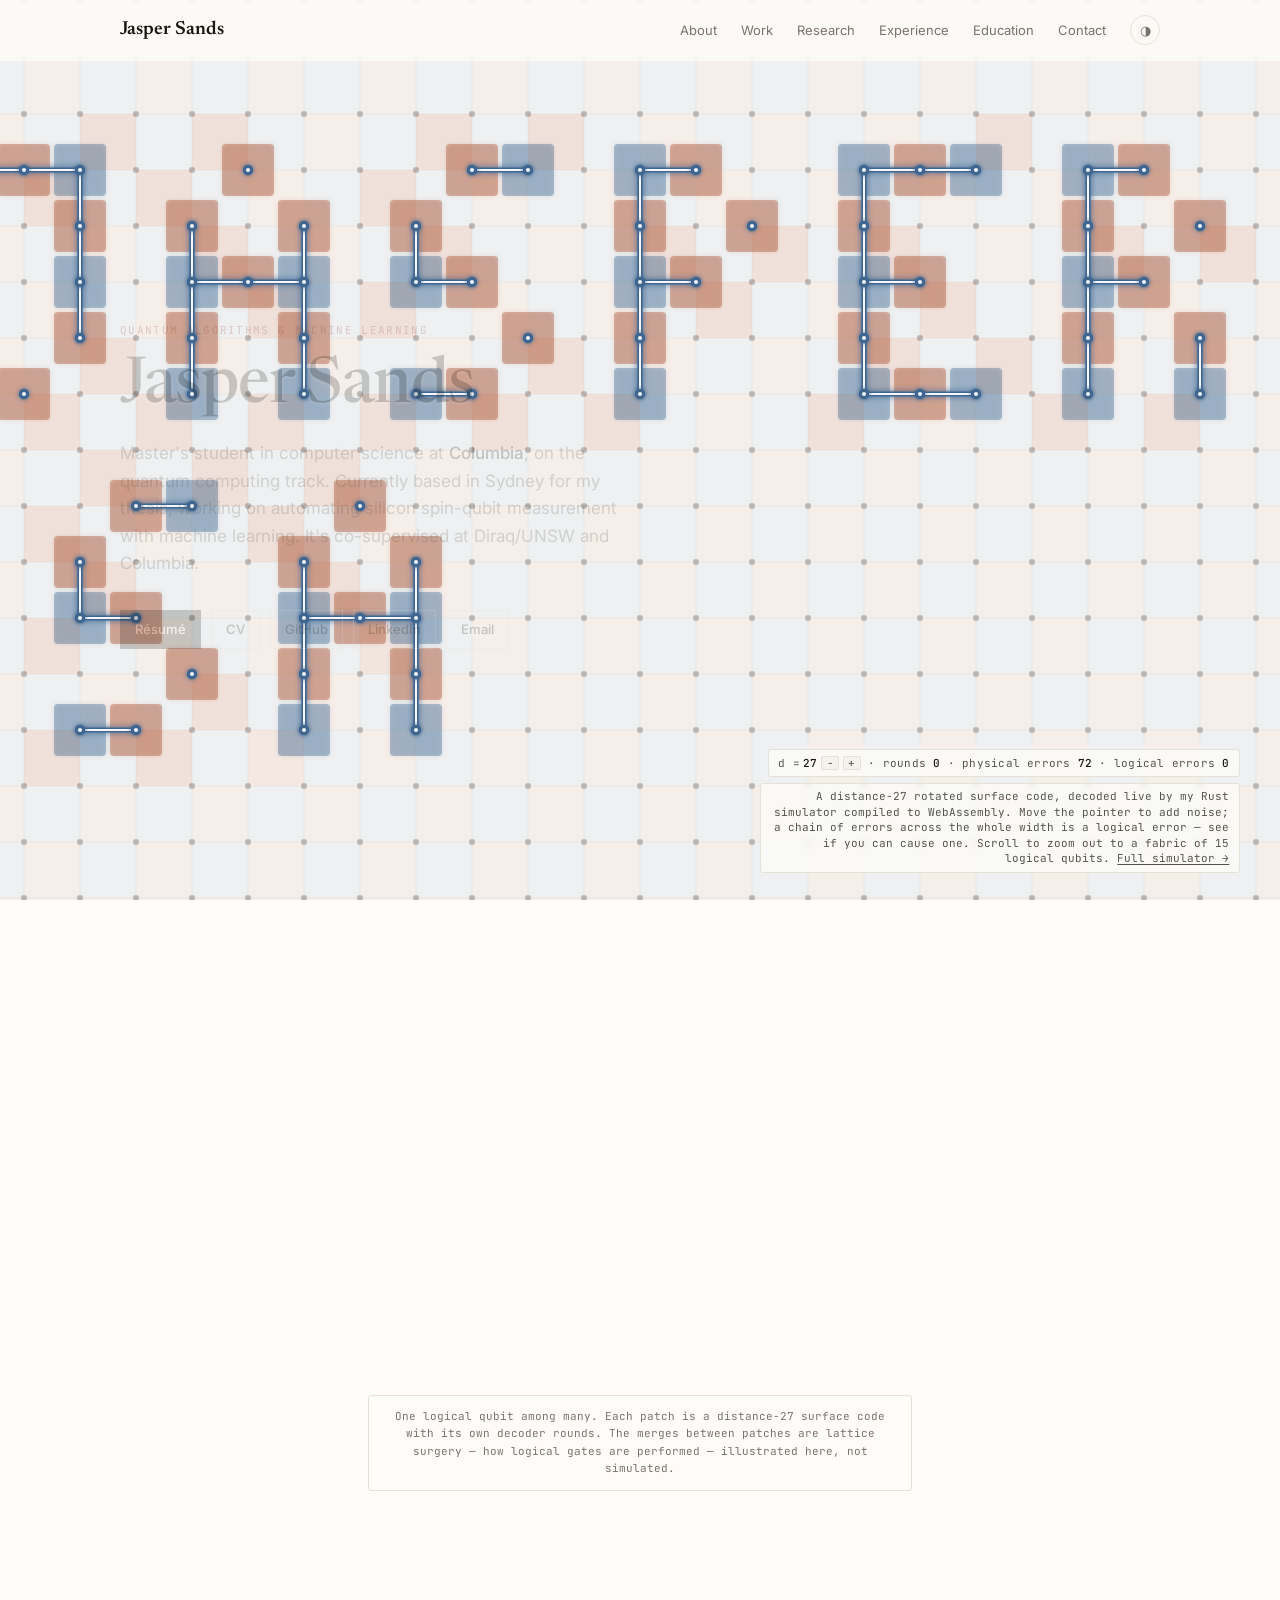
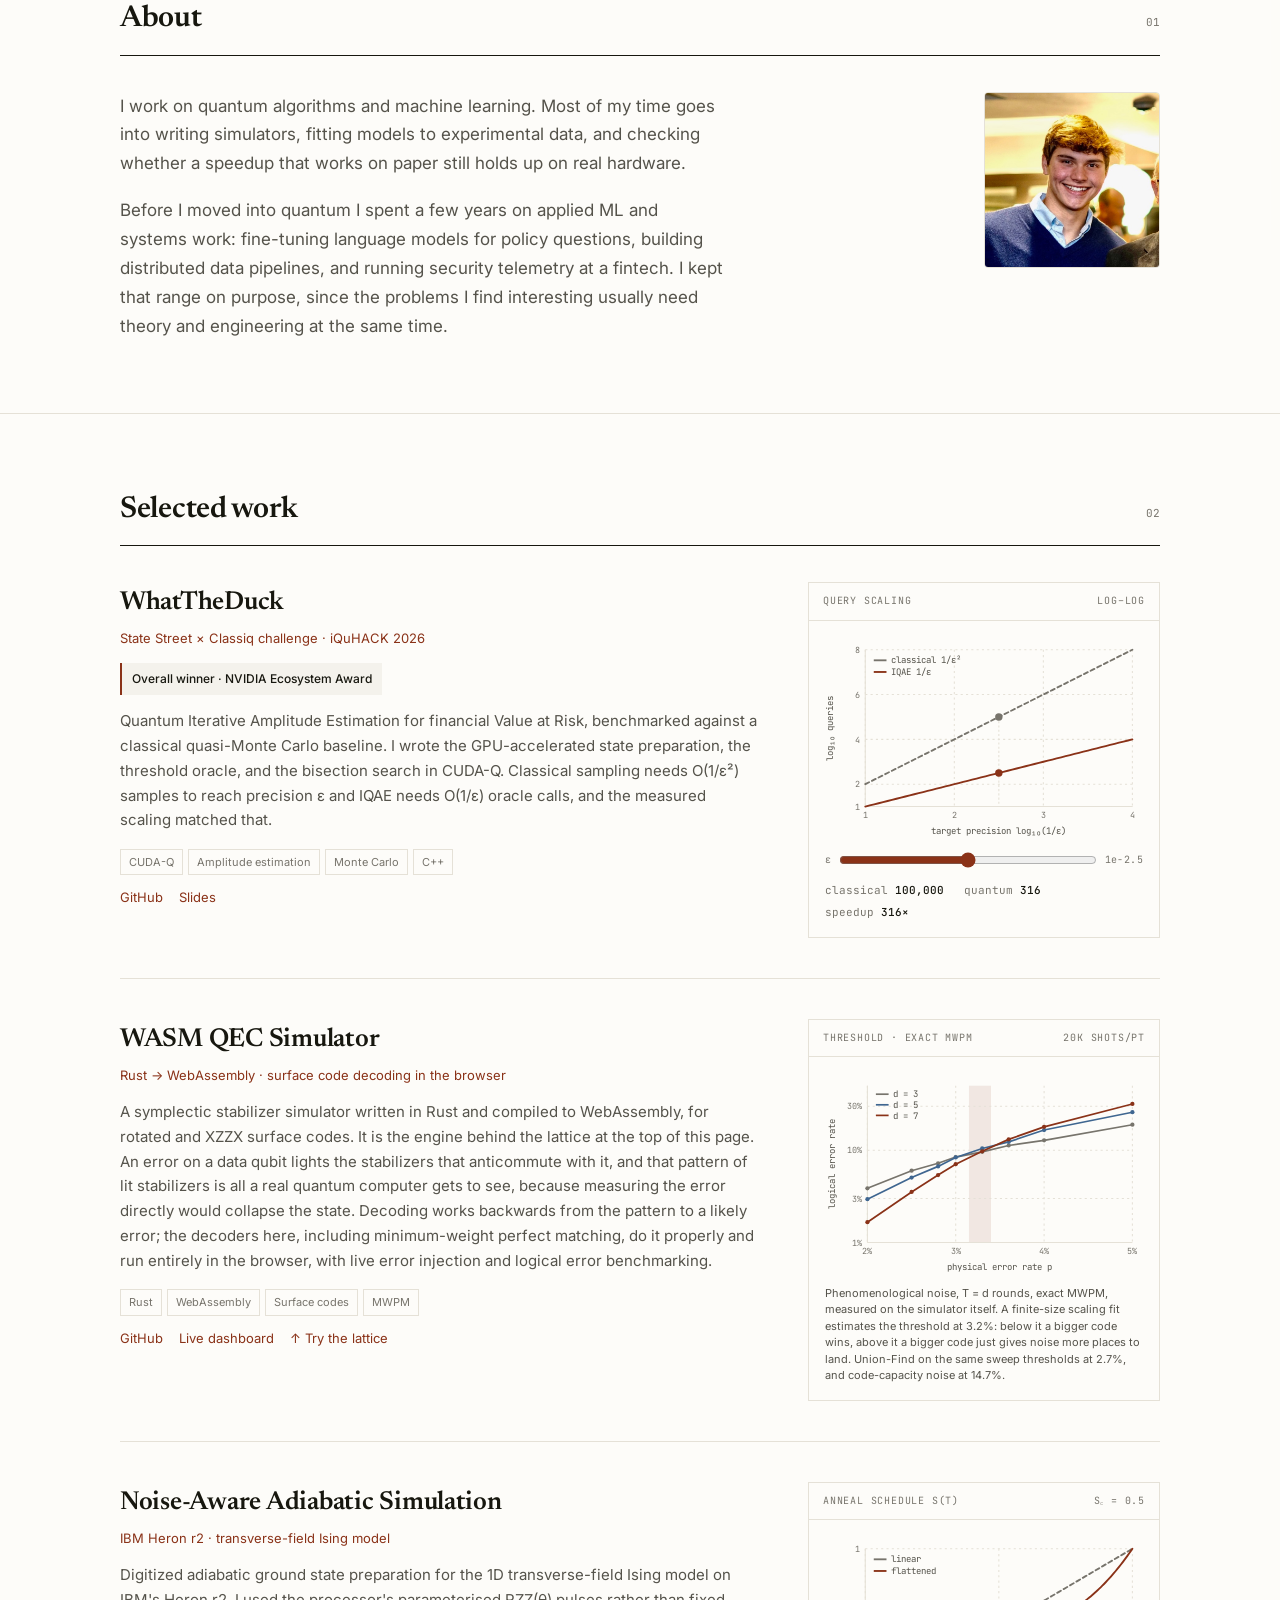
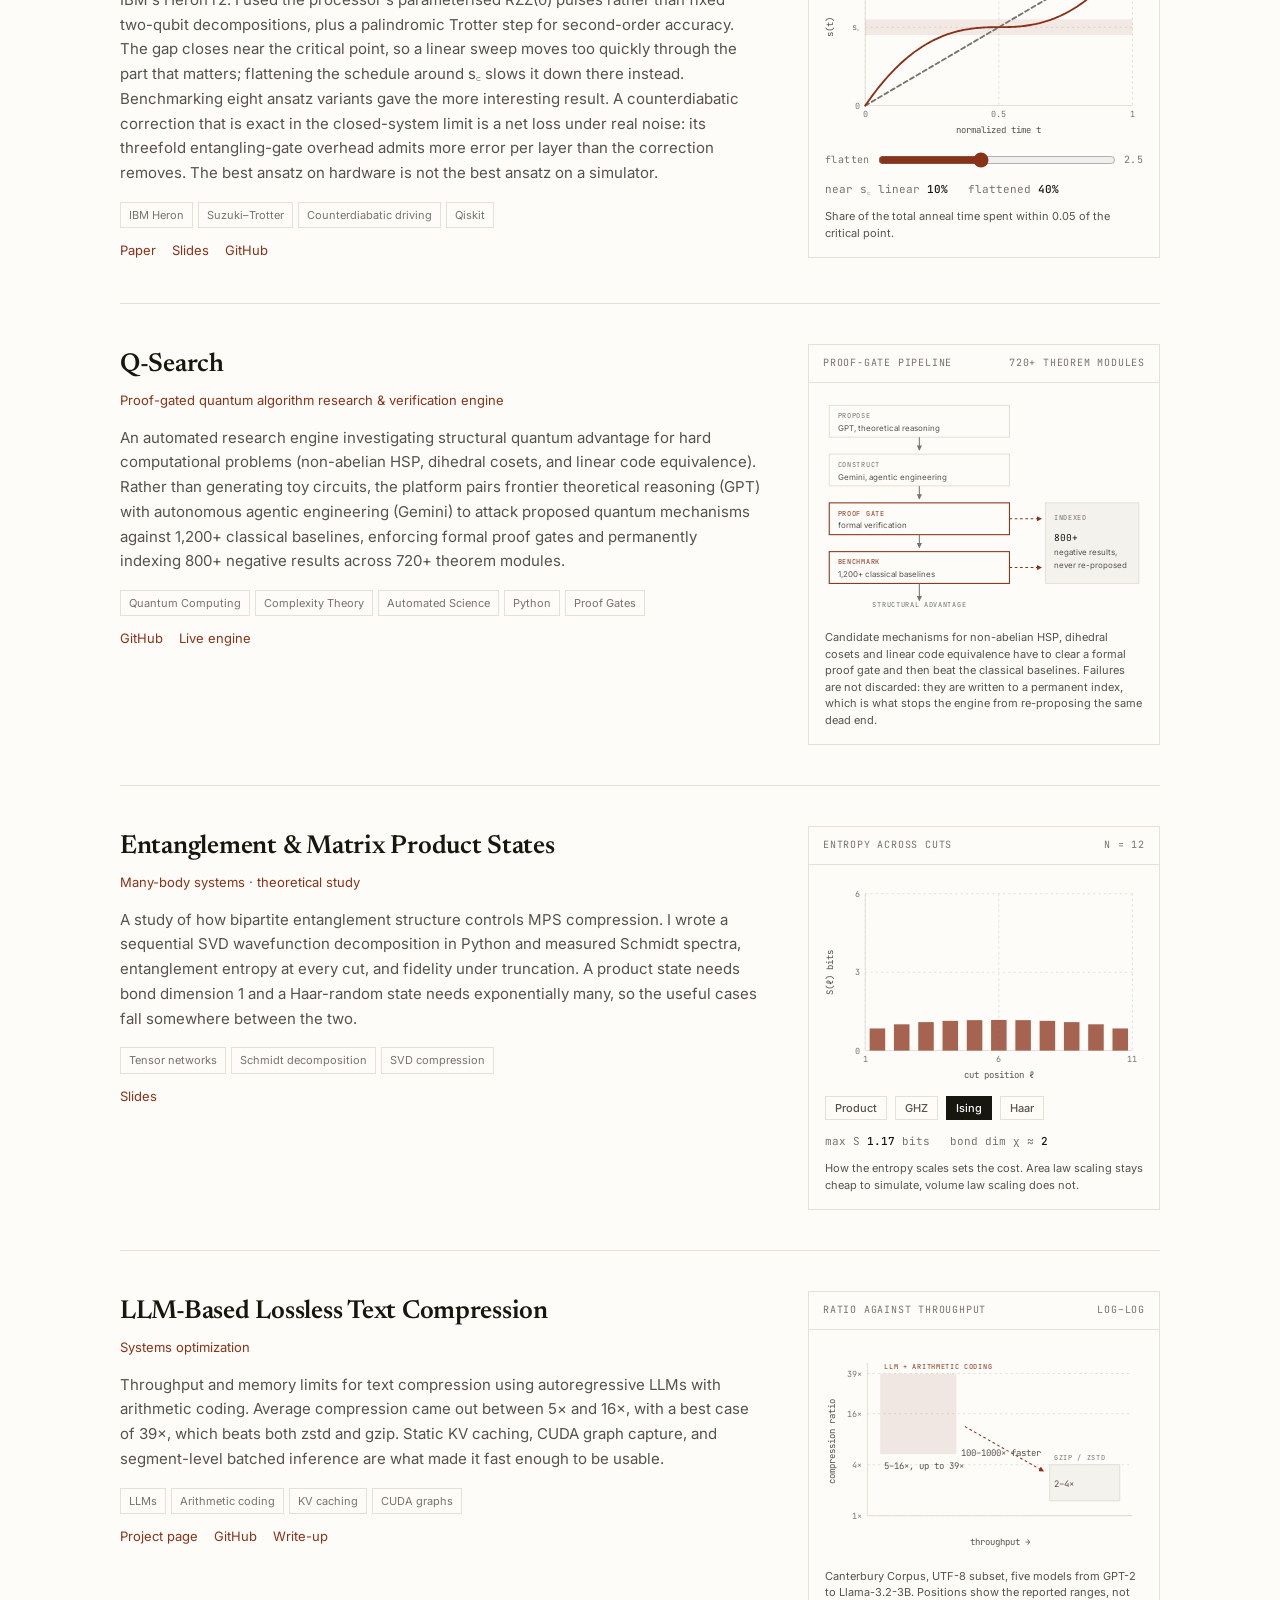
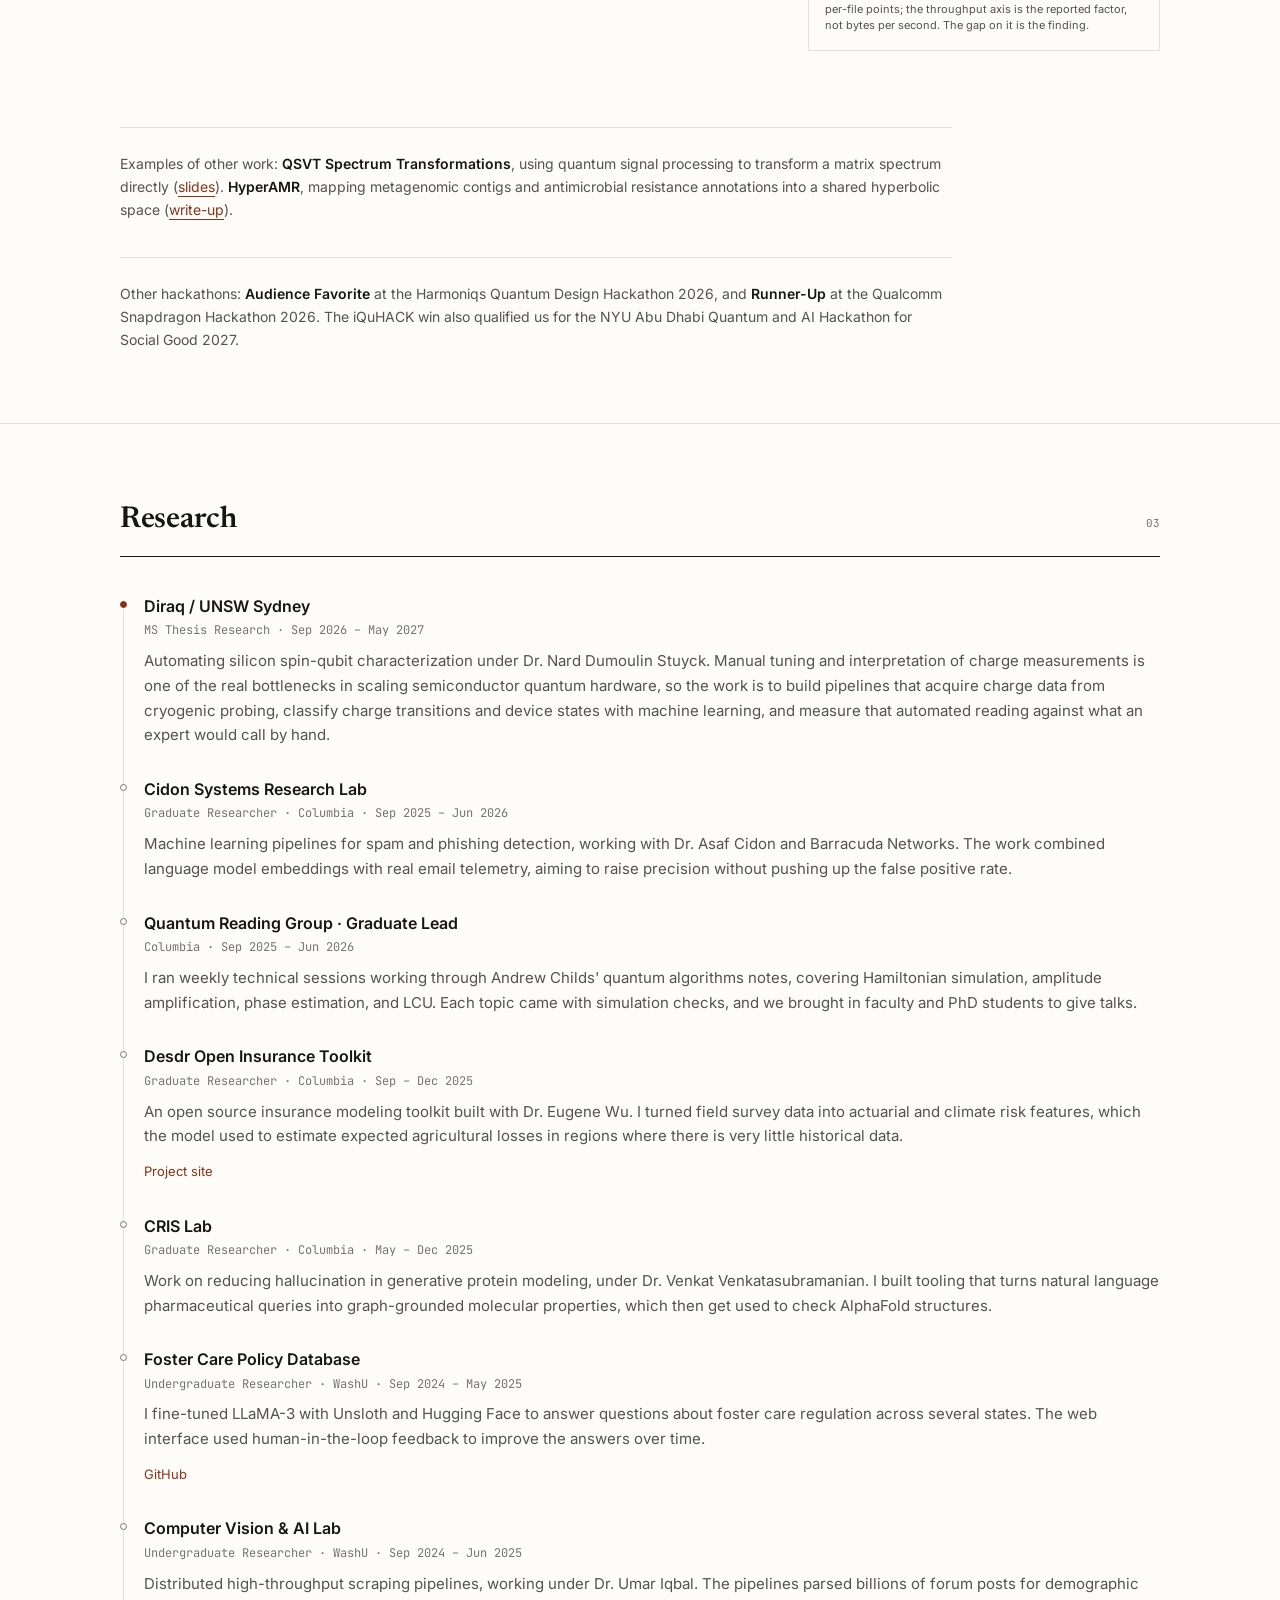
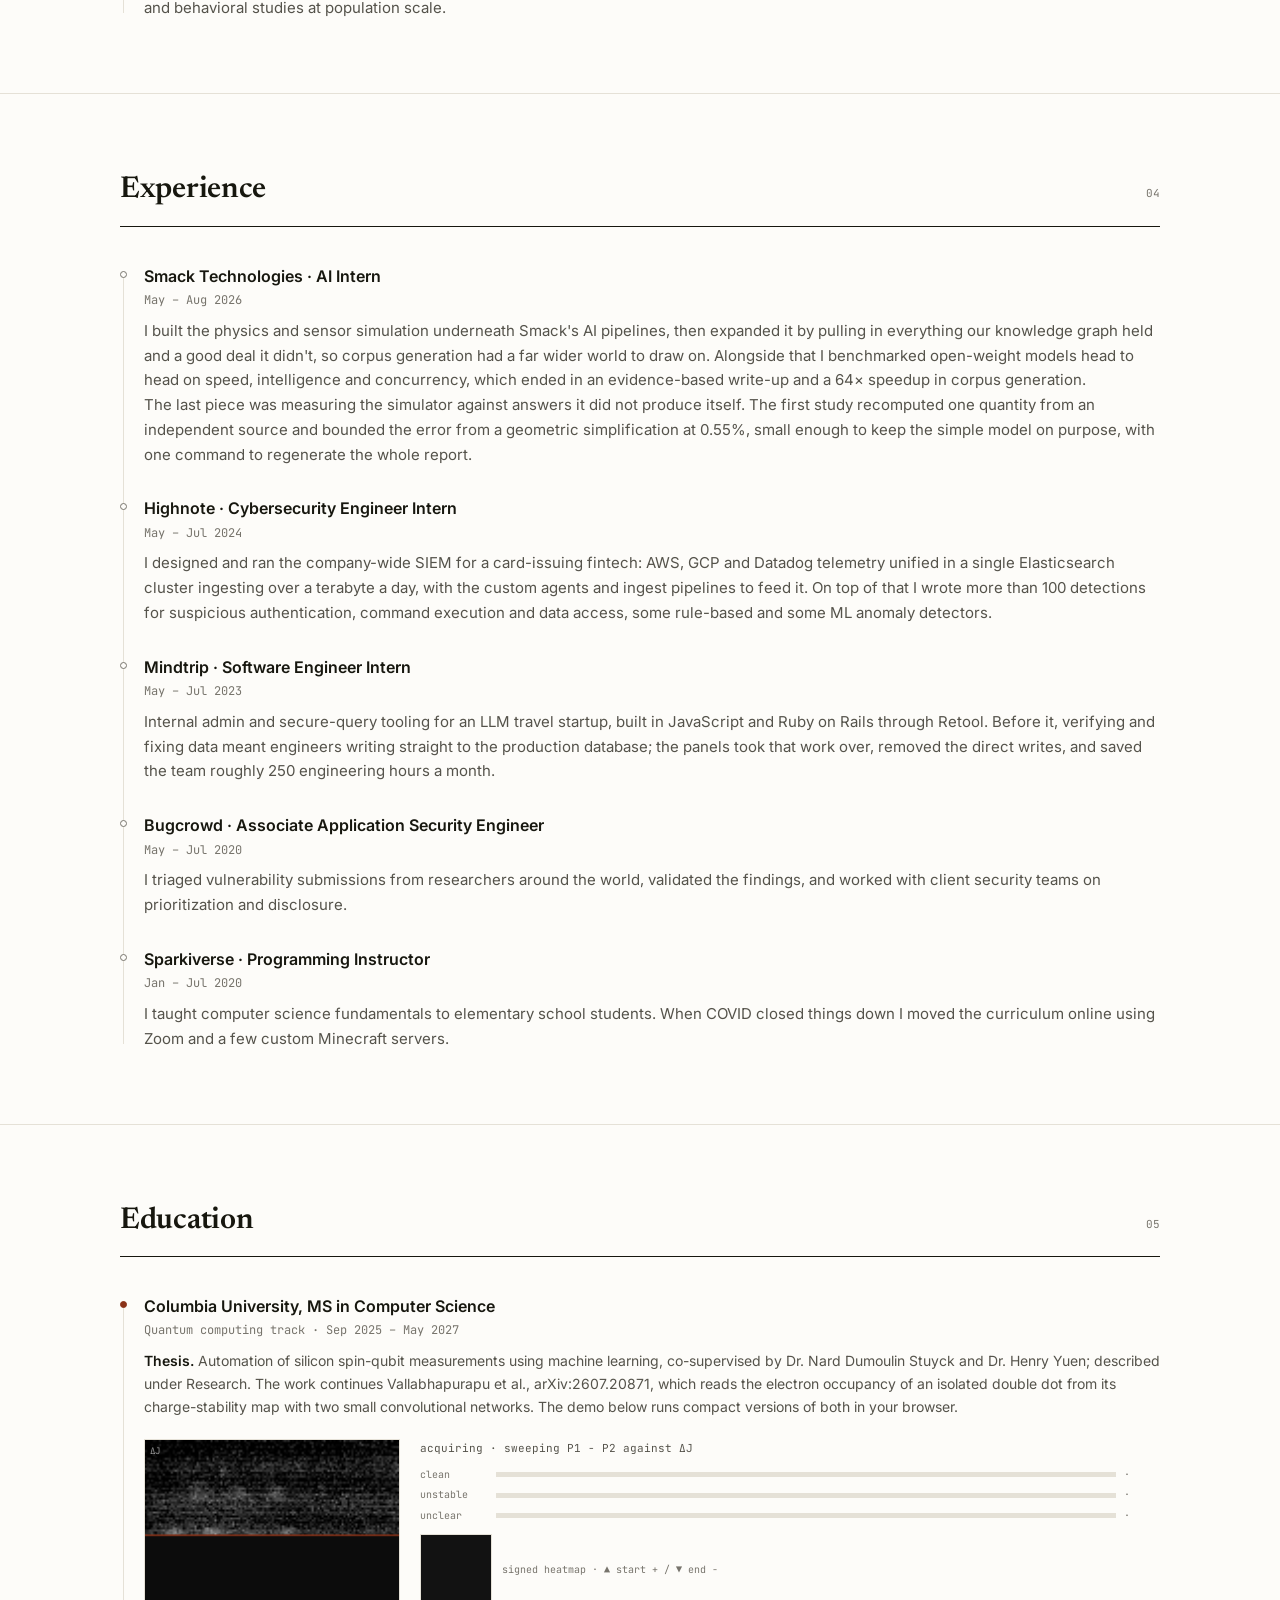
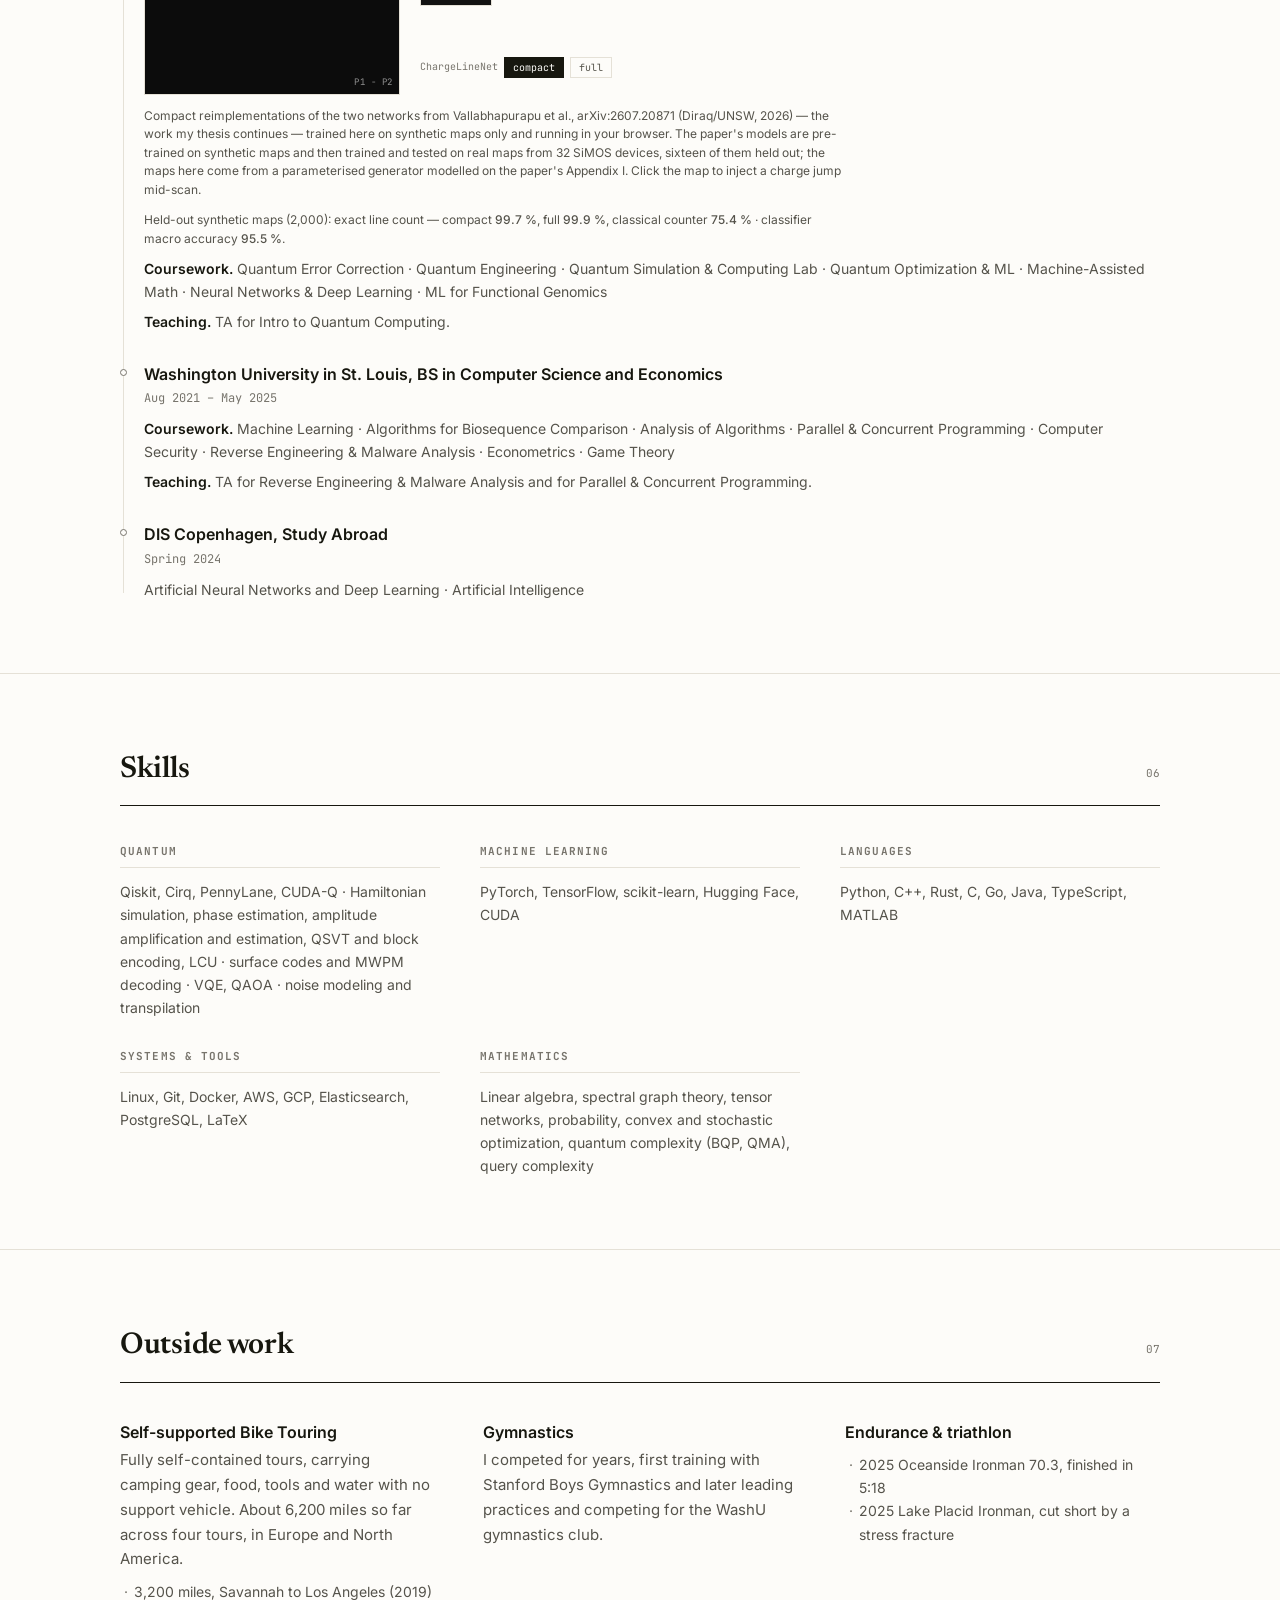
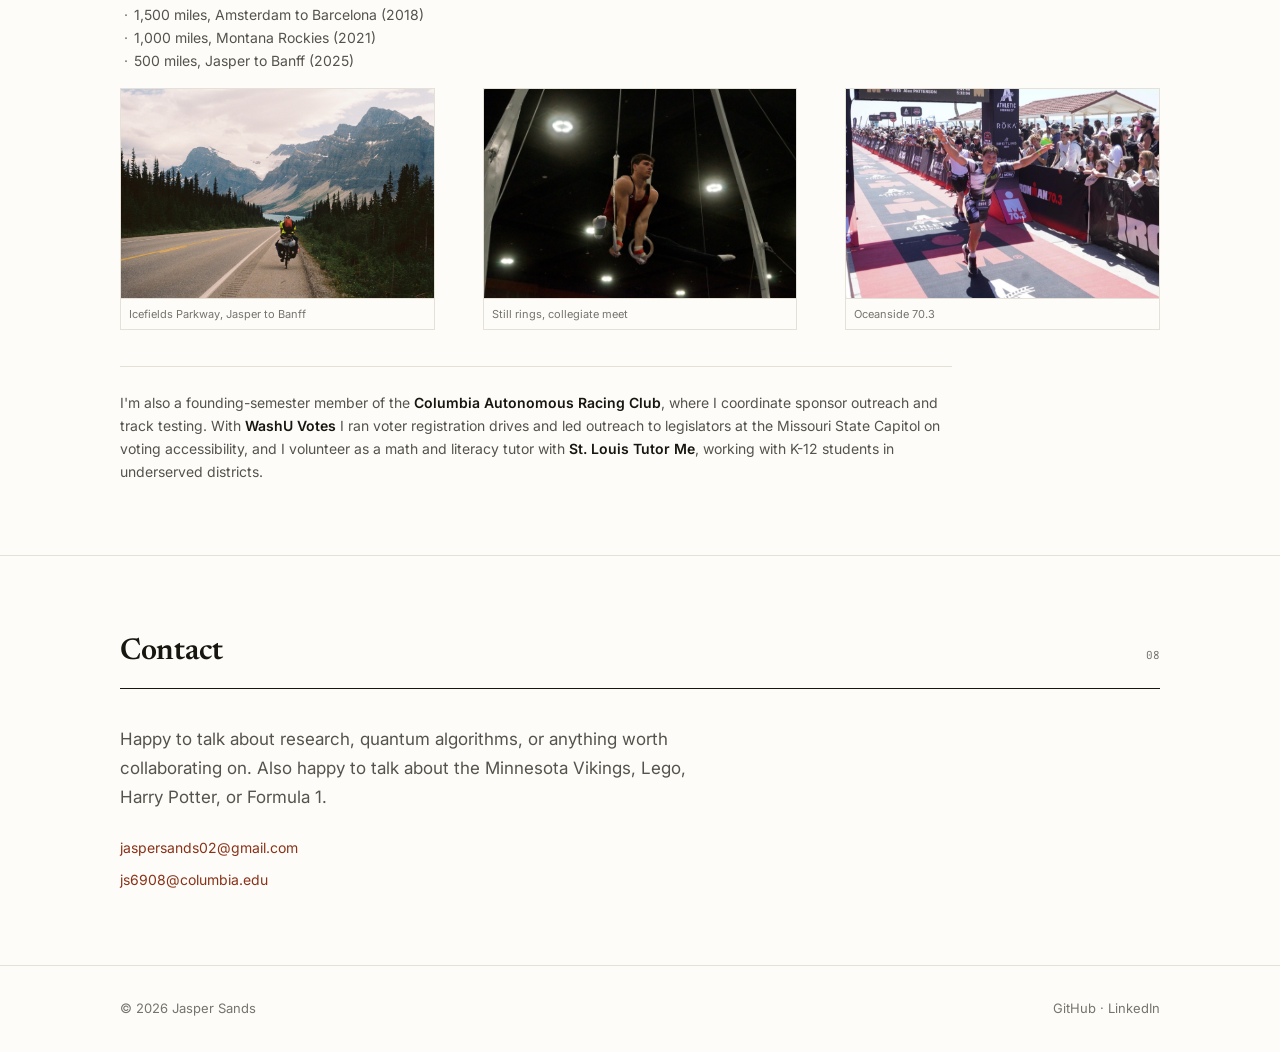
==== commit 656223ee: "Revert Smack blurb to the "built" wording Goes back to the phrasing before the "built and expanded" " ====
--- a/index.html
+++ b/index.html
@@ -76,8 +76,8 @@
           with machine learning. It's co-supervised at Diraq/UNSW and Columbia.
         </p>
         <div class="cta">
-          <a class="btn solid" href="assets/jaspersands_resume.pdf?v=e2bf1cb9">Résumé</a>
-          <a class="btn" href="assets/jaspersands_cv.pdf?v=d3ad8a5e">CV</a>
+          <a class="btn solid" href="assets/jaspersands_resume.pdf?v=be103882">Résumé</a>
+          <a class="btn" href="assets/jaspersands_cv.pdf?v=076abe89">CV</a>
           <a class="btn" href="https://github.com/Jaspersands">GitHub</a>
           <a class="btn" href="https://www.linkedin.com/in/jaspersands">LinkedIn</a>
           <a class="btn" href="mailto:jaspersands02@gmail.com">Email</a>
@@ -586,7 +586,7 @@
             <h3>Smack Technologies &middot; AI Intern</h3>
             <div class="where">May &ndash; Aug 2026</div>
             <p>
-              I built and expanded the physics and sensor simulation underneath Smack's AI pipelines,
+              I built the physics and sensor simulation underneath Smack's AI pipelines, then expanded it by
               pulling in everything our knowledge graph held and a good deal it didn't, so corpus generation
               had a far wider world to draw on. Alongside that I benchmarked open-weight models head to head on
               speed, intelligence and concurrency, which ended in an evidence-based write-up and a 64&times;
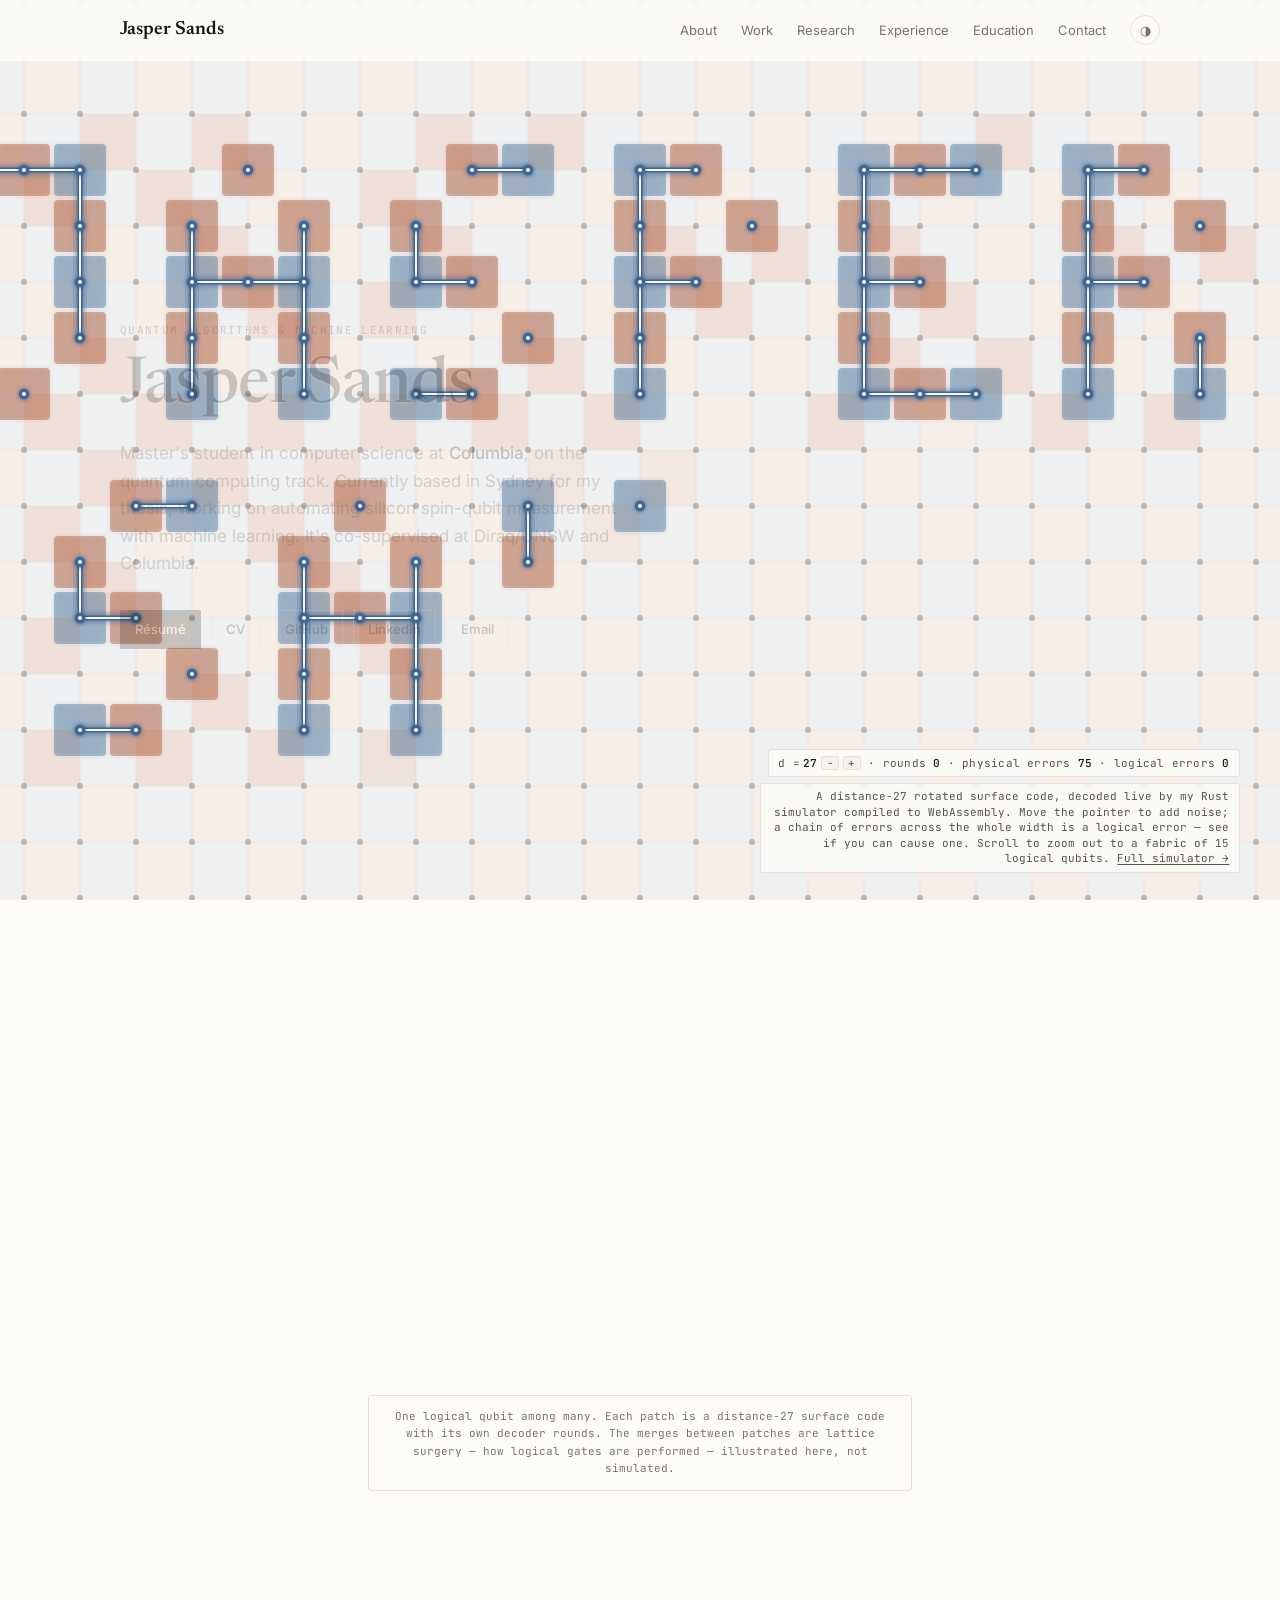
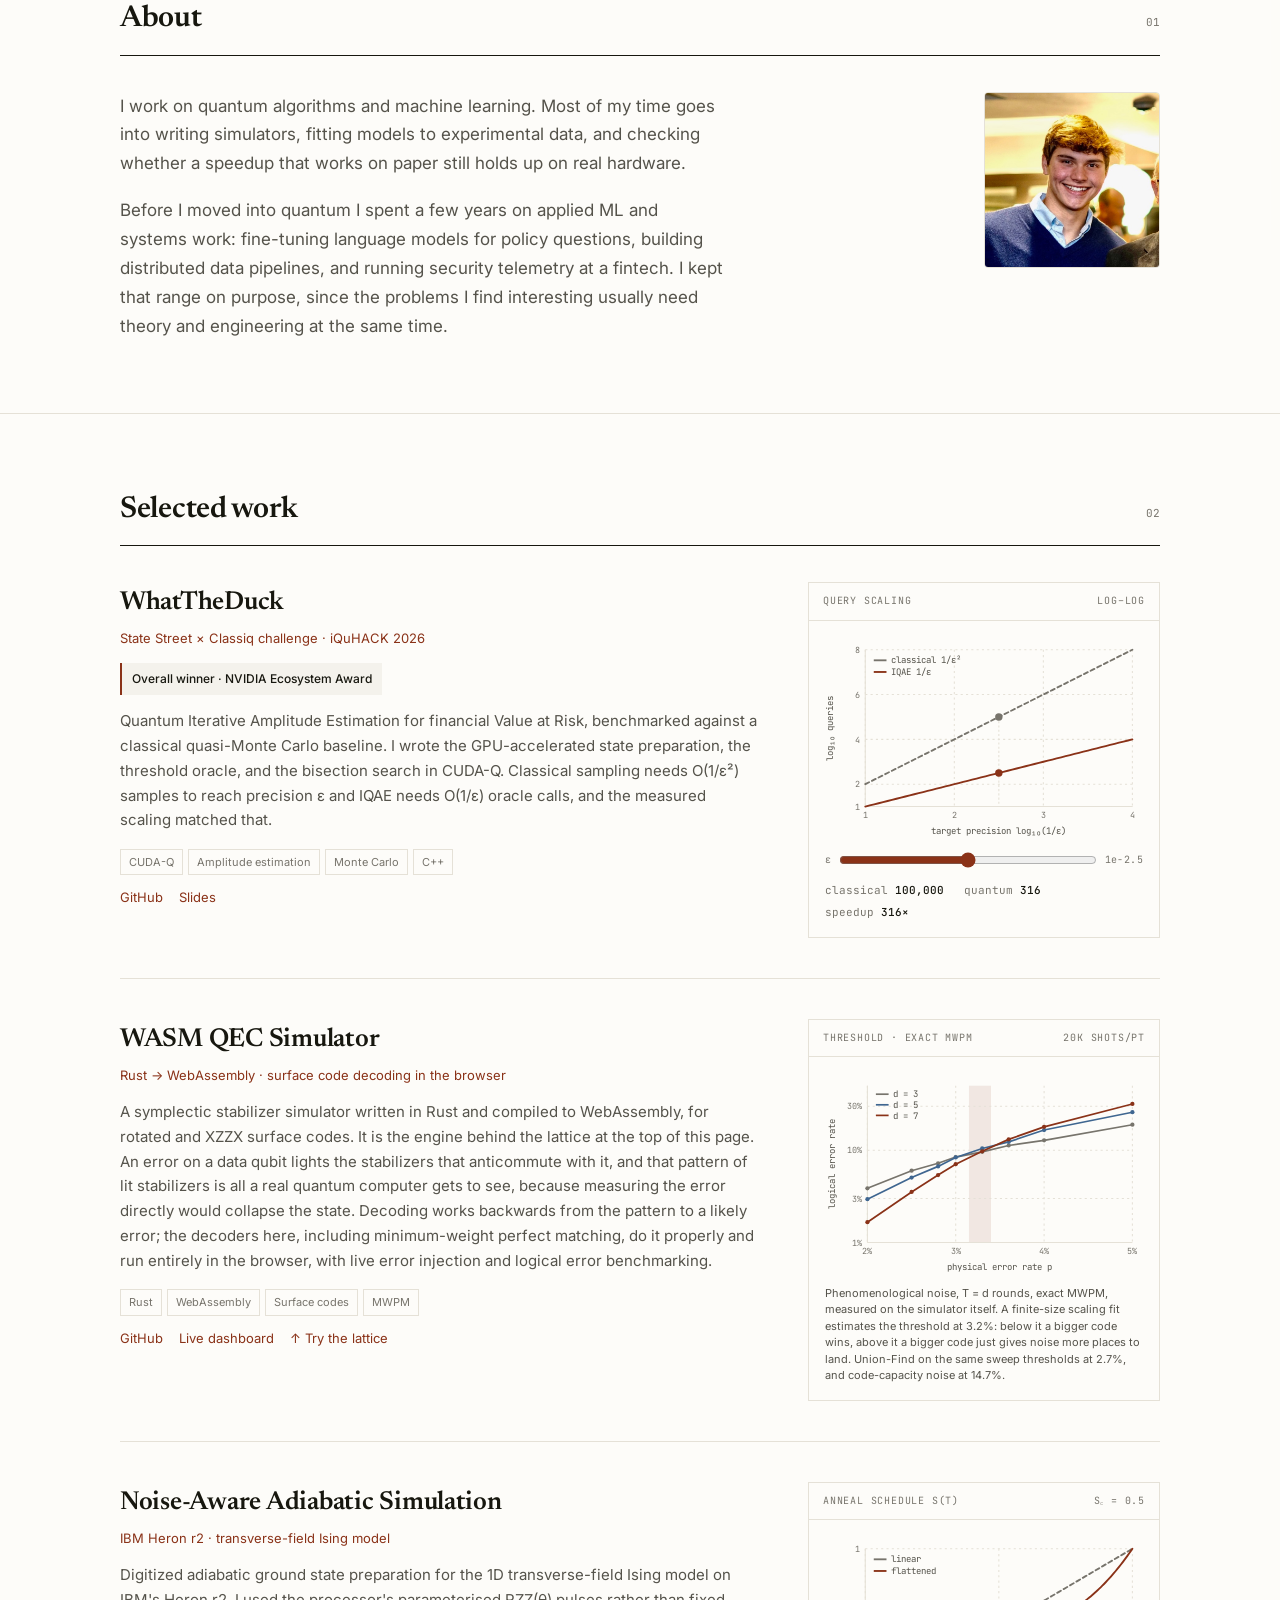
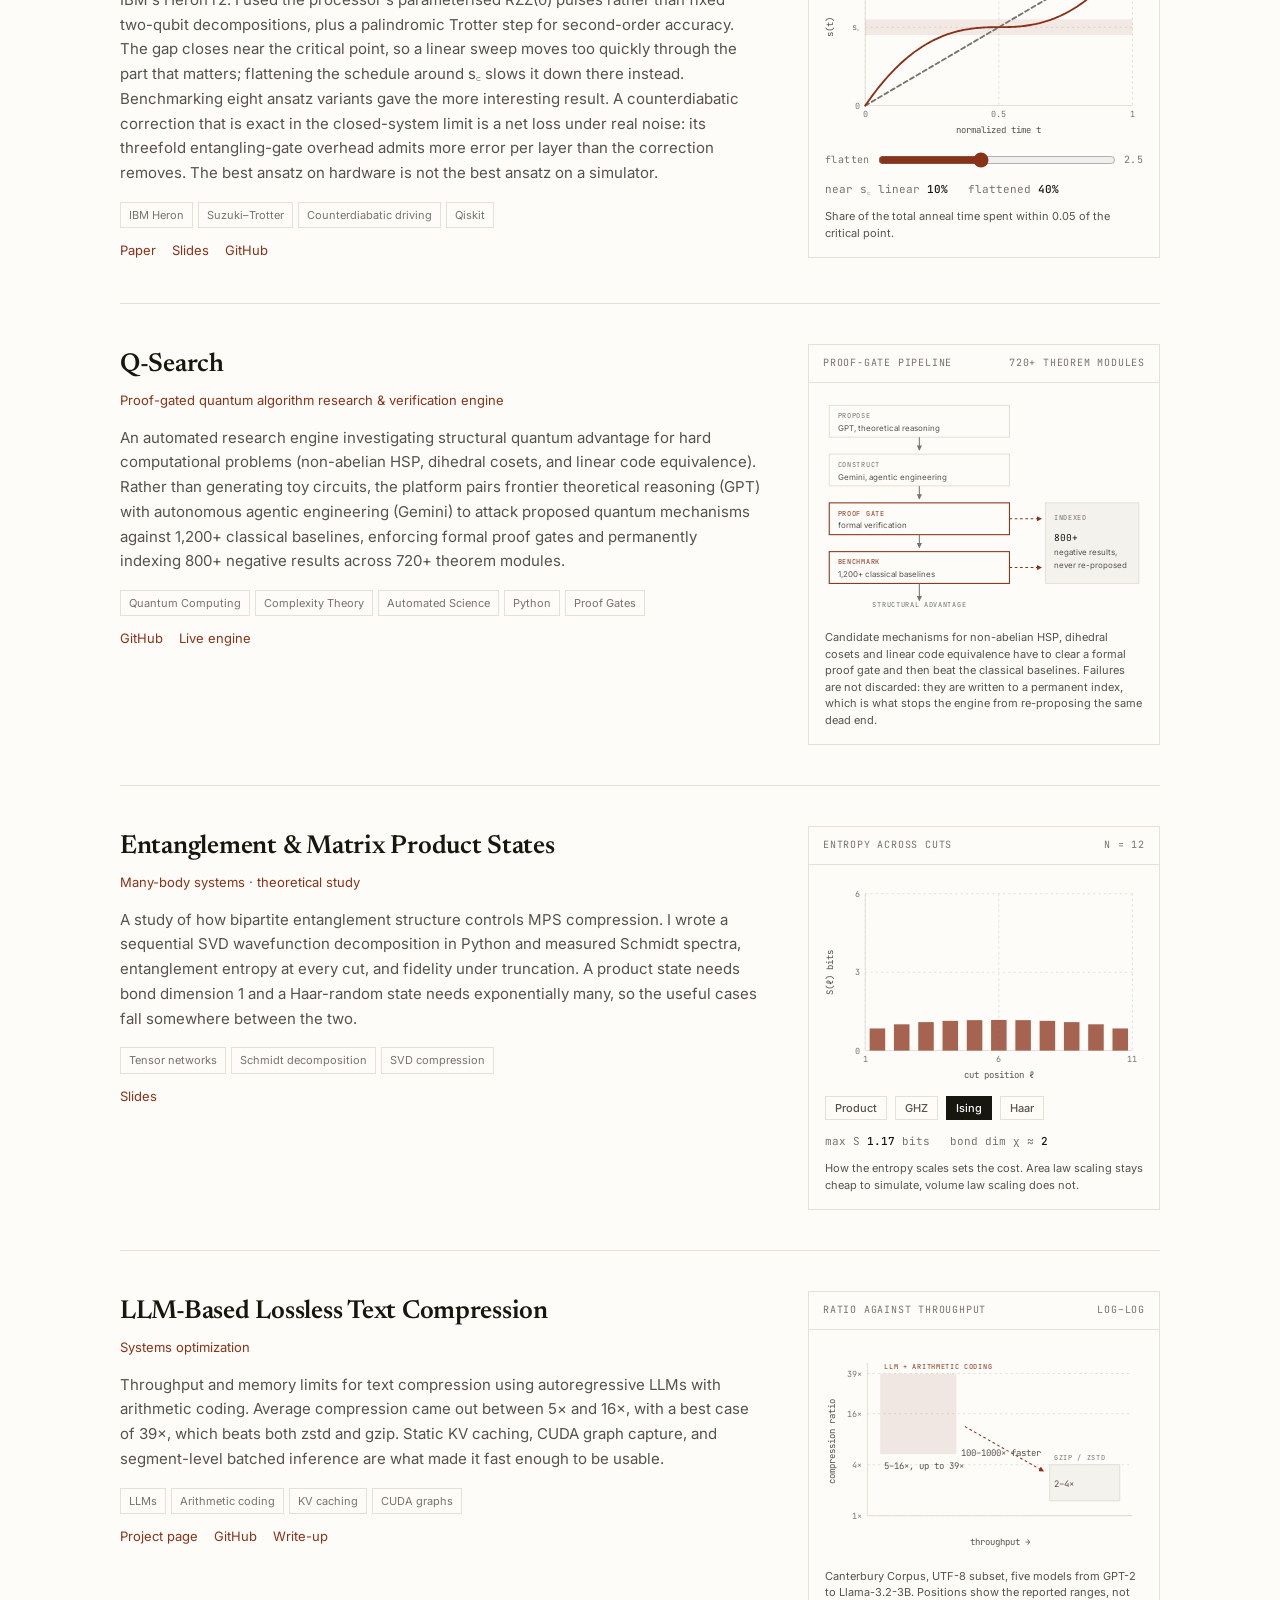
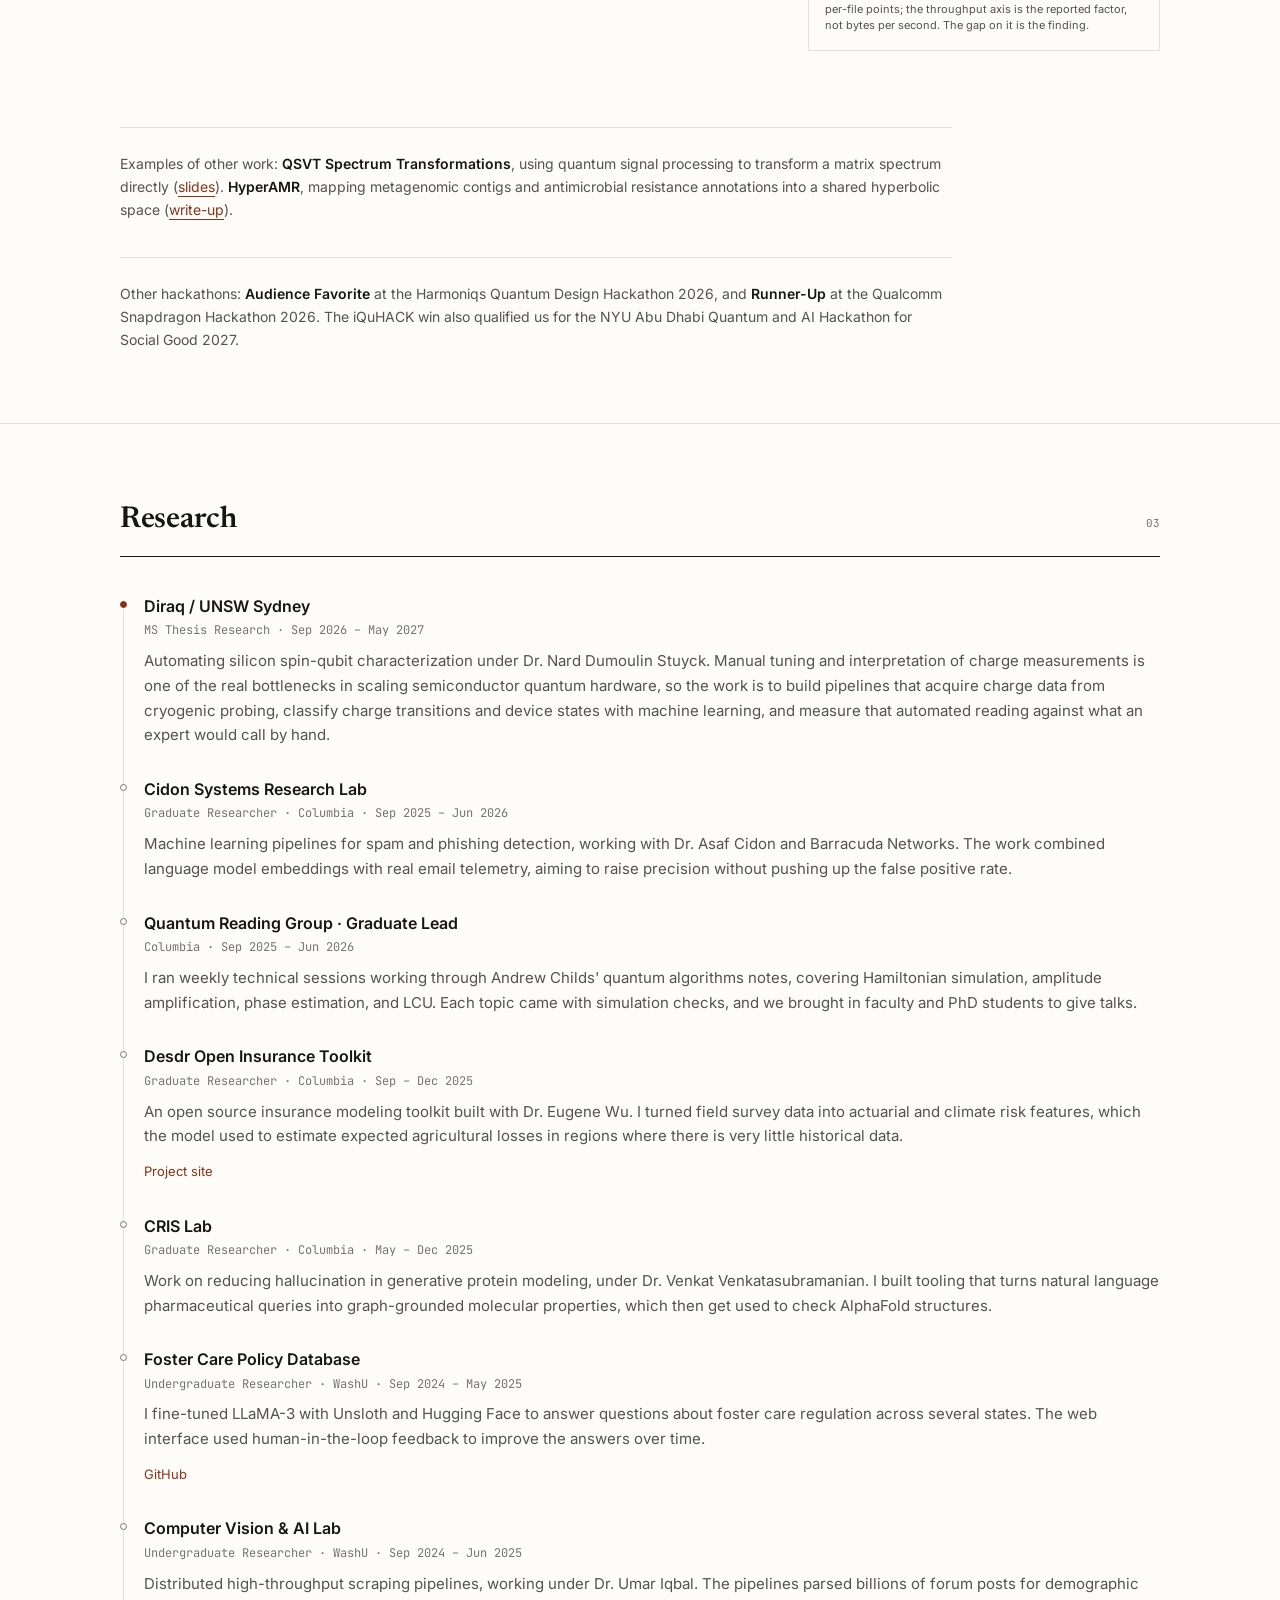
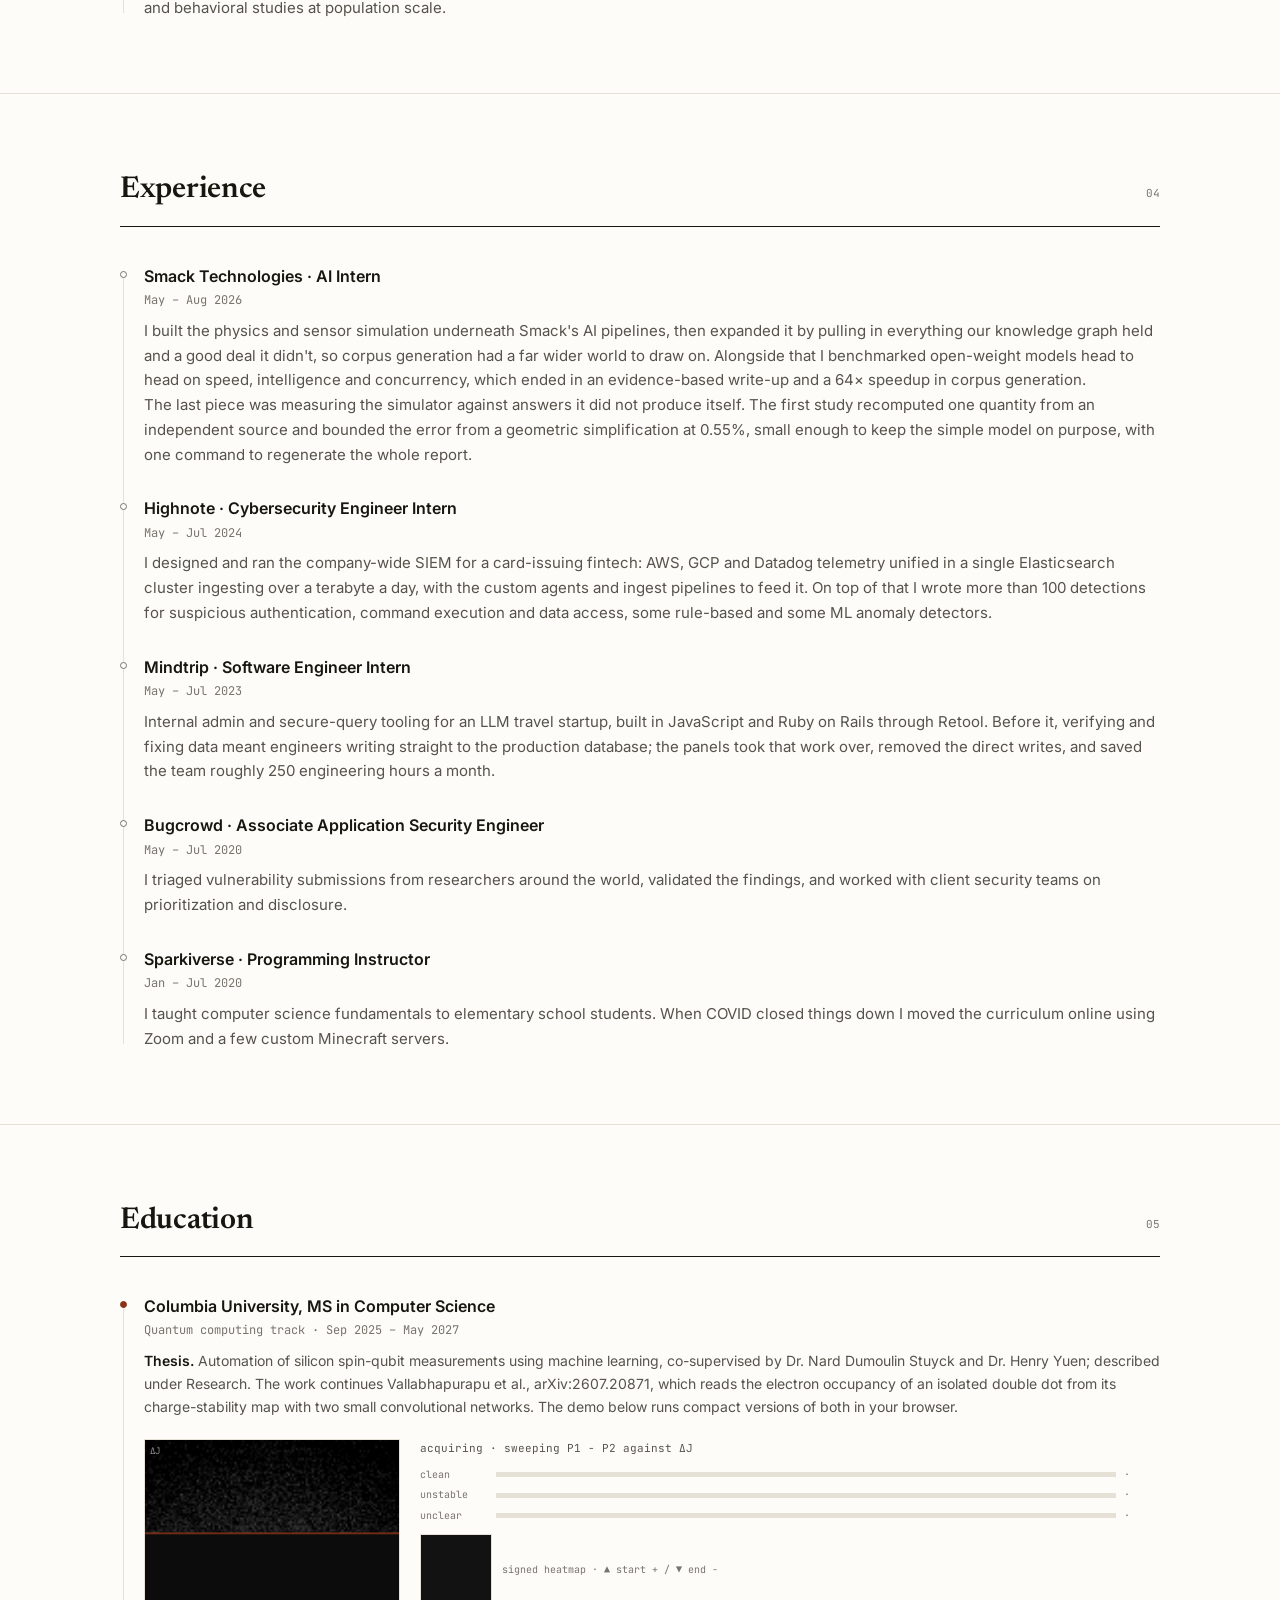
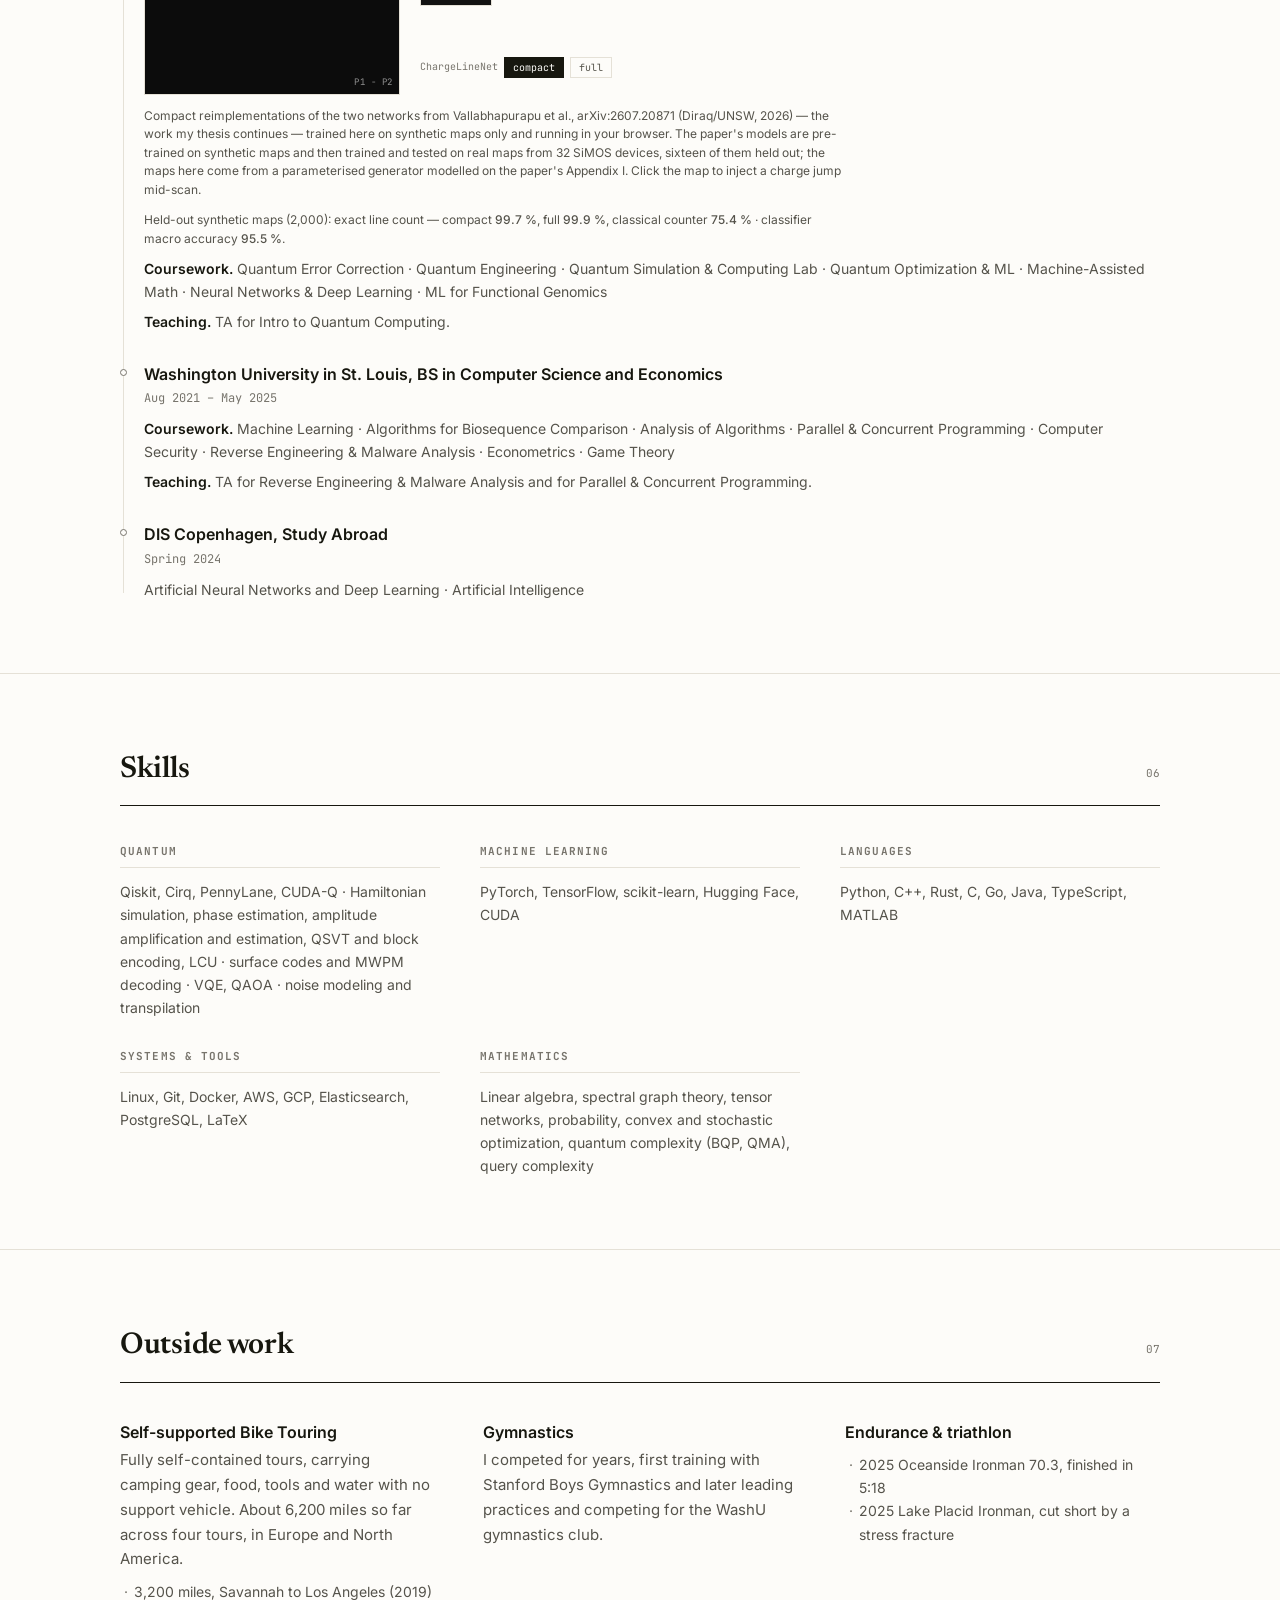
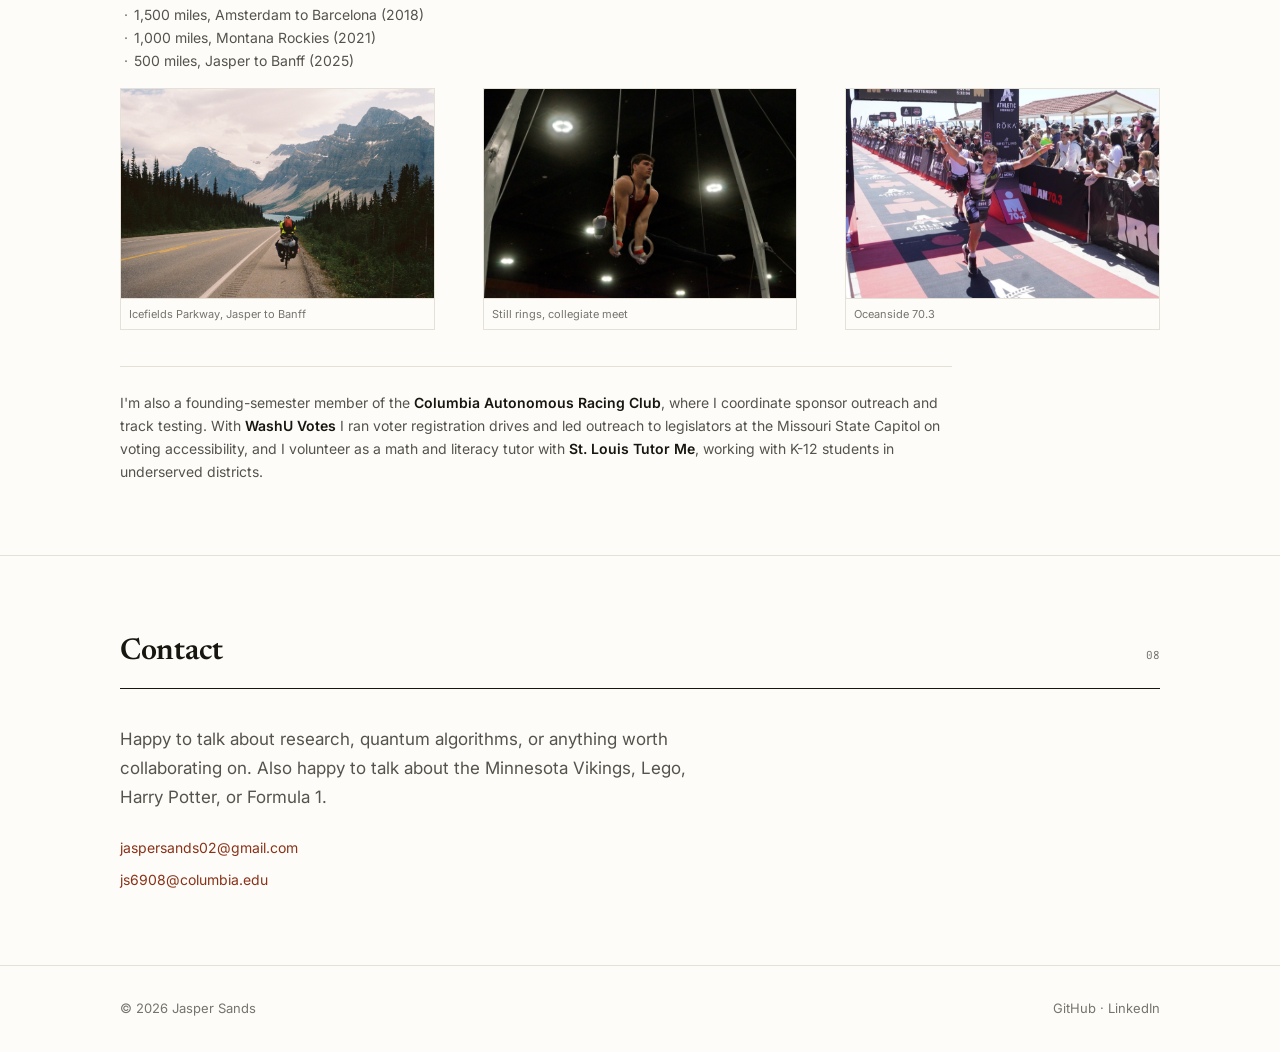
==== commit 40dc5023: "Keep one CV: the two-page one Delete the three-page cut (assets/jaspersands_cv_3page.pdf) and the ti" ====
--- a/index.html
+++ b/index.html
@@ -77,7 +77,7 @@
         </p>
         <div class="cta">
           <a class="btn solid" href="assets/jaspersands_resume.pdf?v=be103882">Résumé</a>
-          <a class="btn" href="assets/jaspersands_cv.pdf?v=076abe89">CV</a>
+          <a class="btn" href="assets/jaspersands_cv.pdf?v=a450fb75">CV</a>
           <a class="btn" href="https://github.com/Jaspersands">GitHub</a>
           <a class="btn" href="https://www.linkedin.com/in/jaspersands">LinkedIn</a>
           <a class="btn" href="mailto:jaspersands02@gmail.com">Email</a>
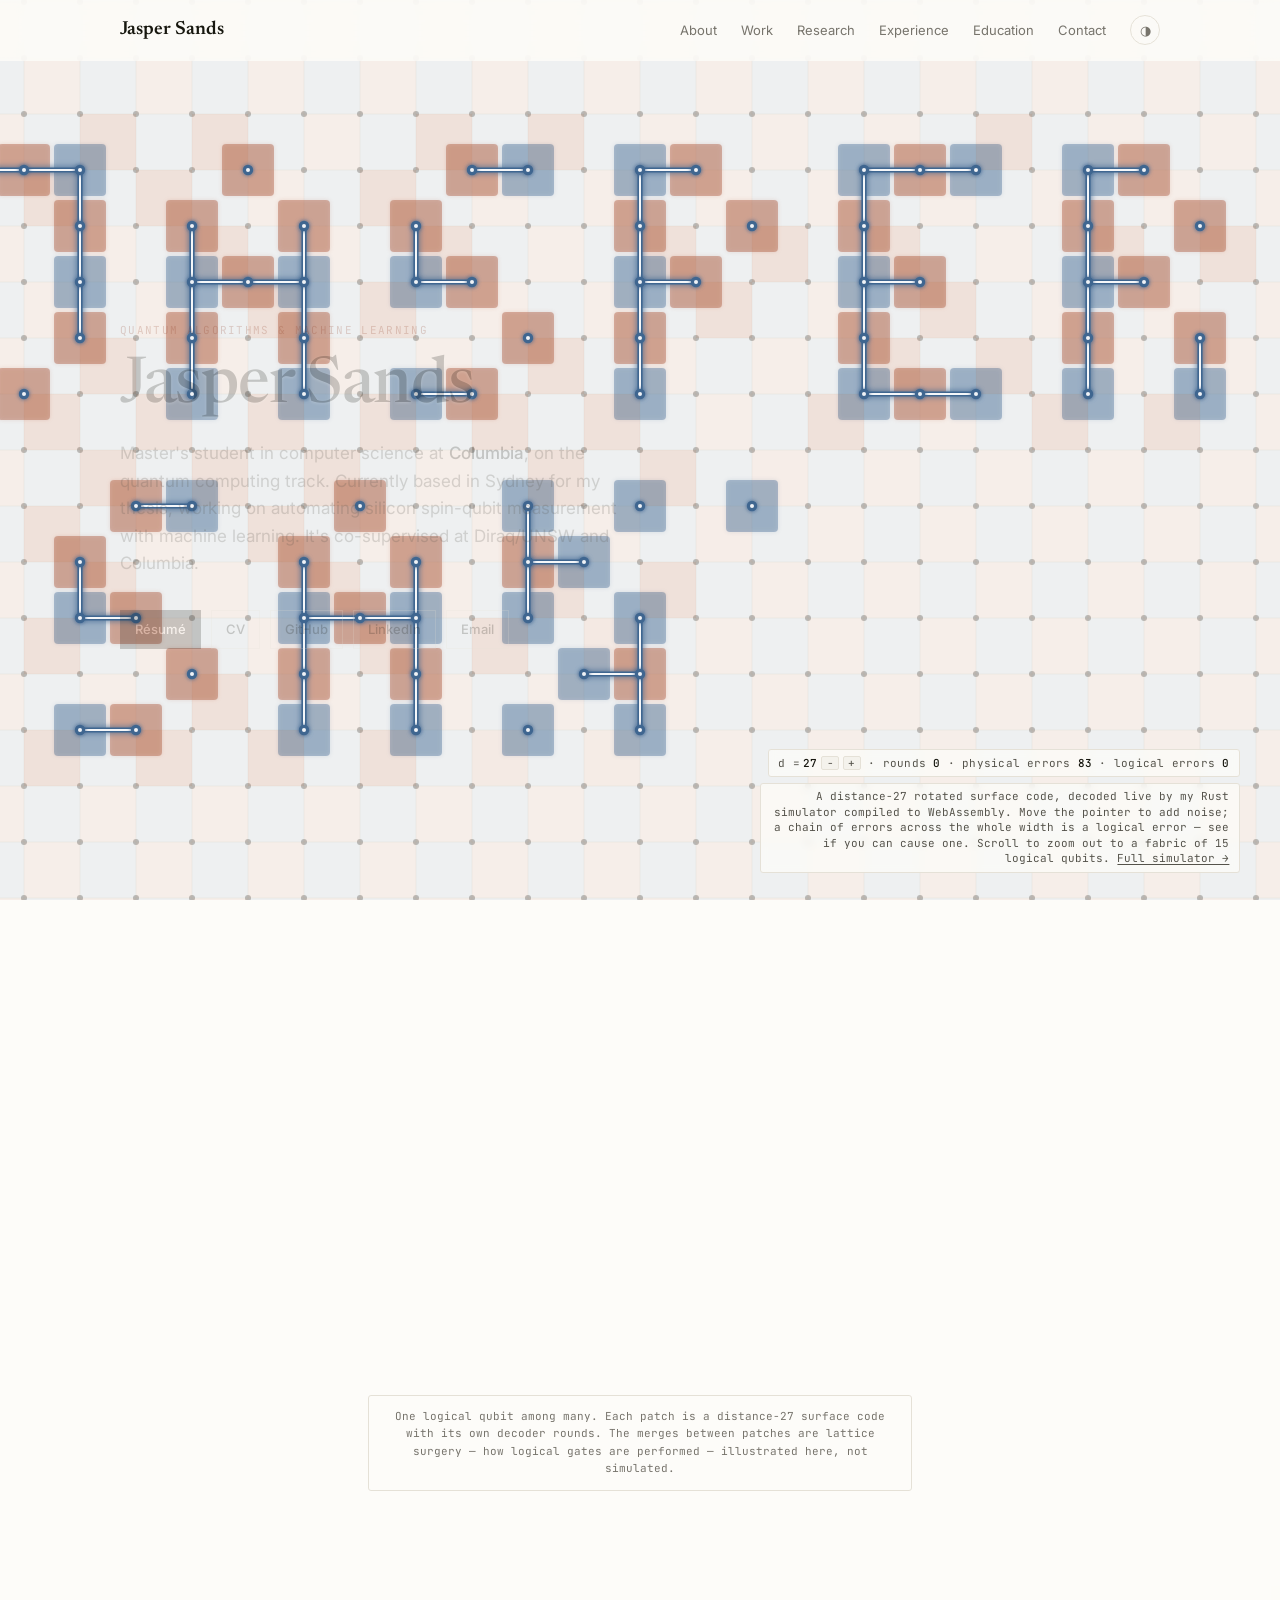
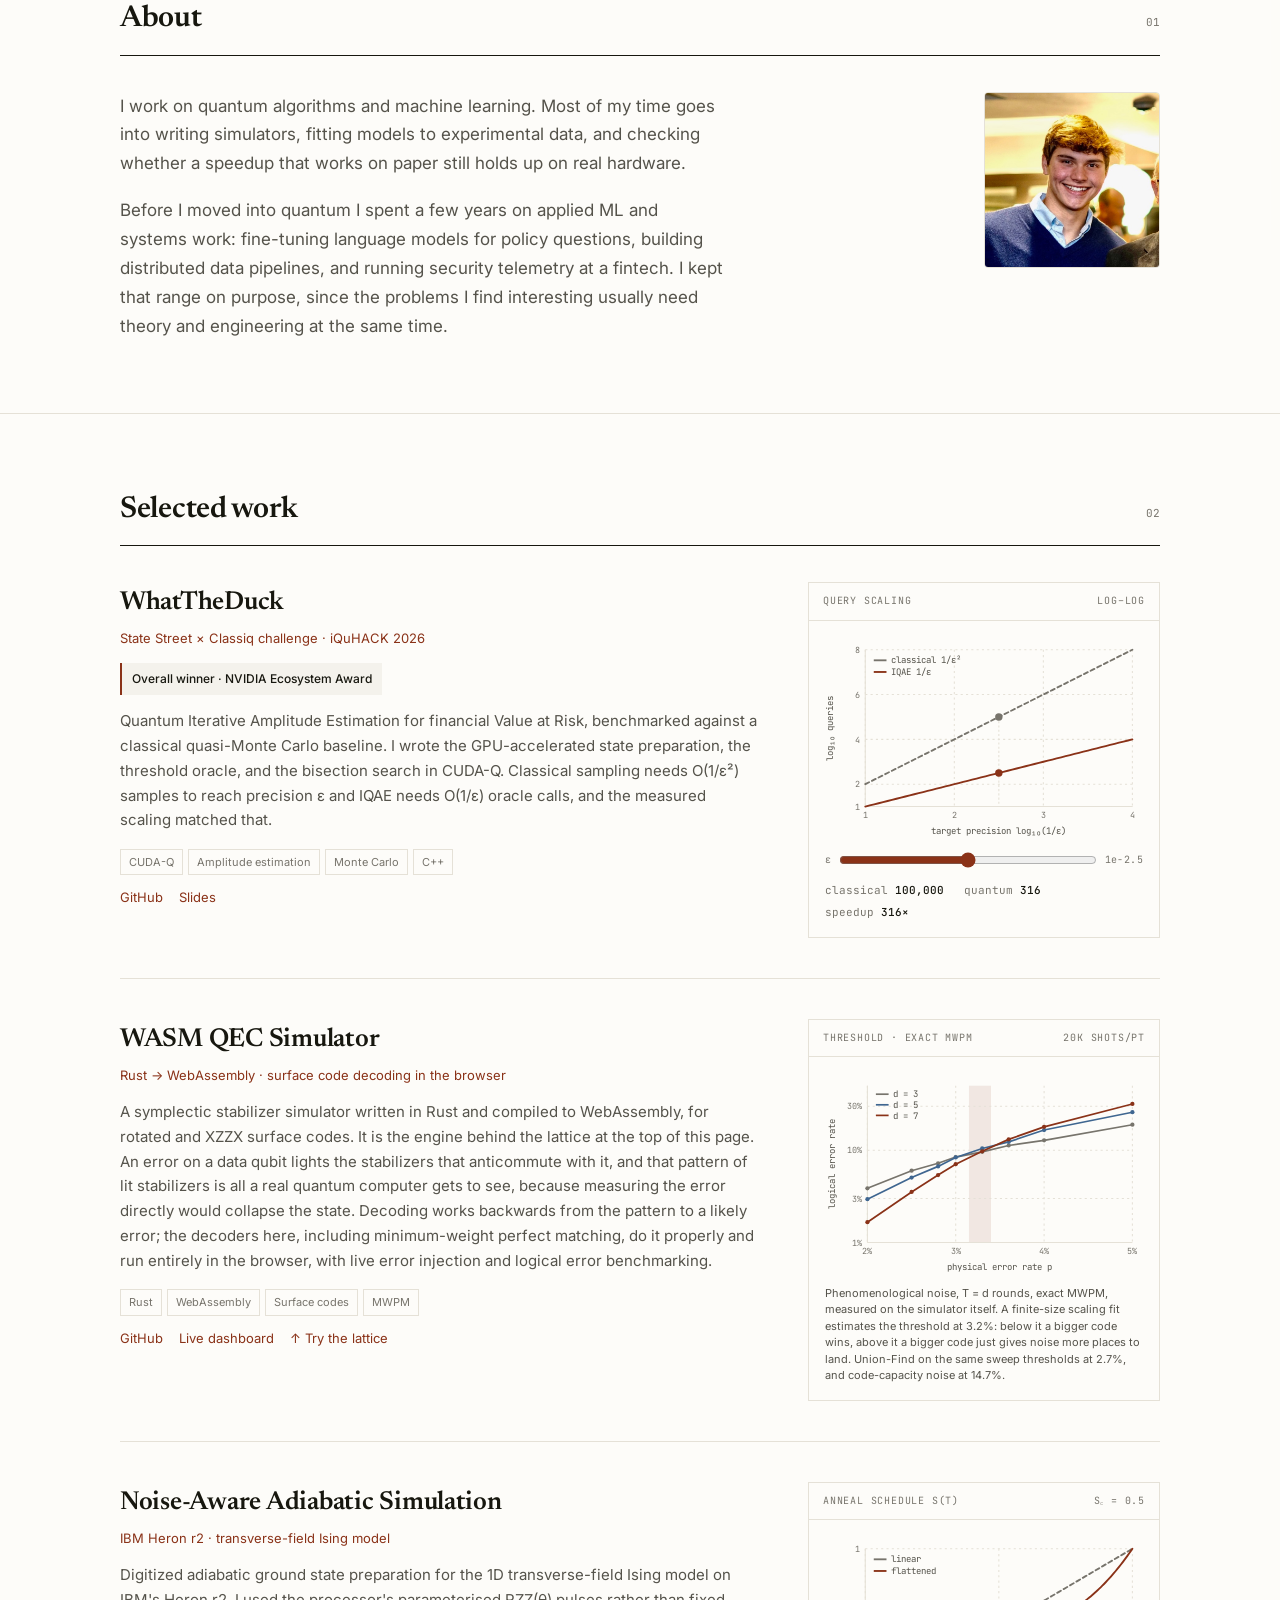
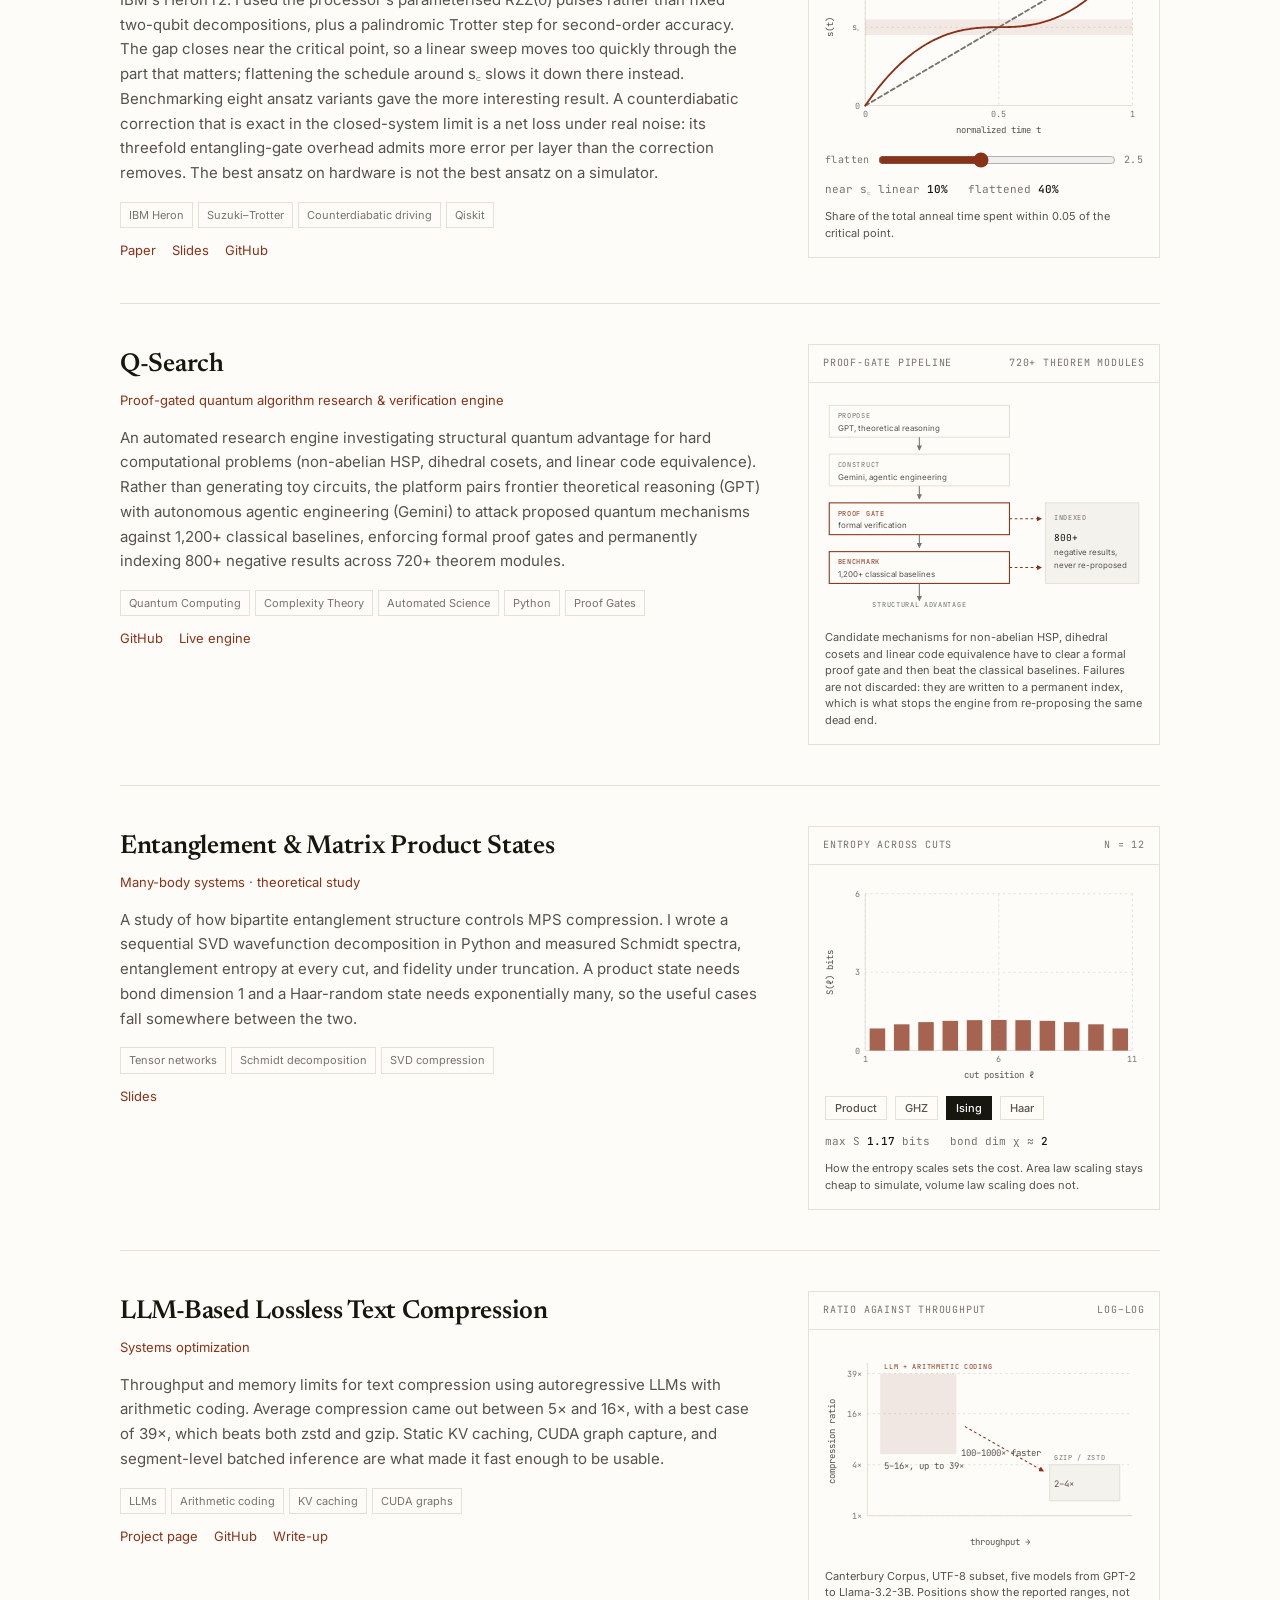
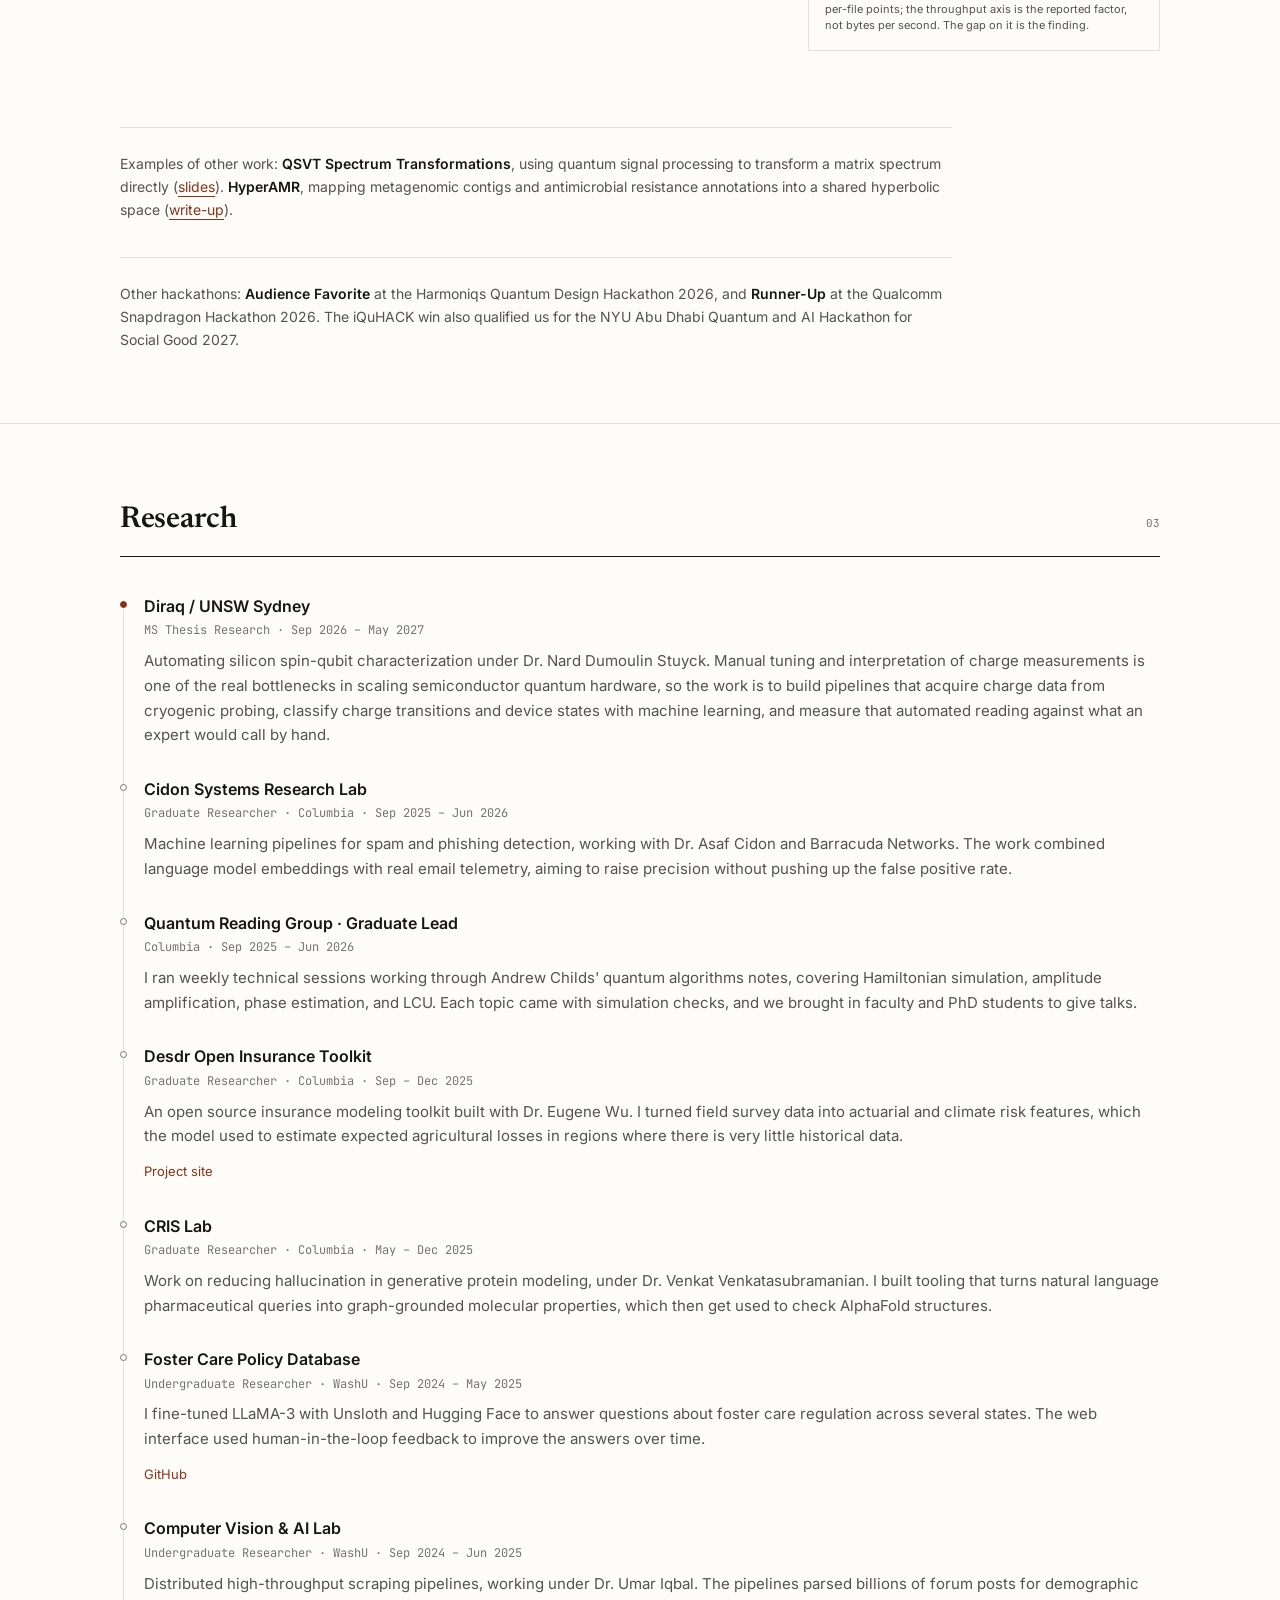
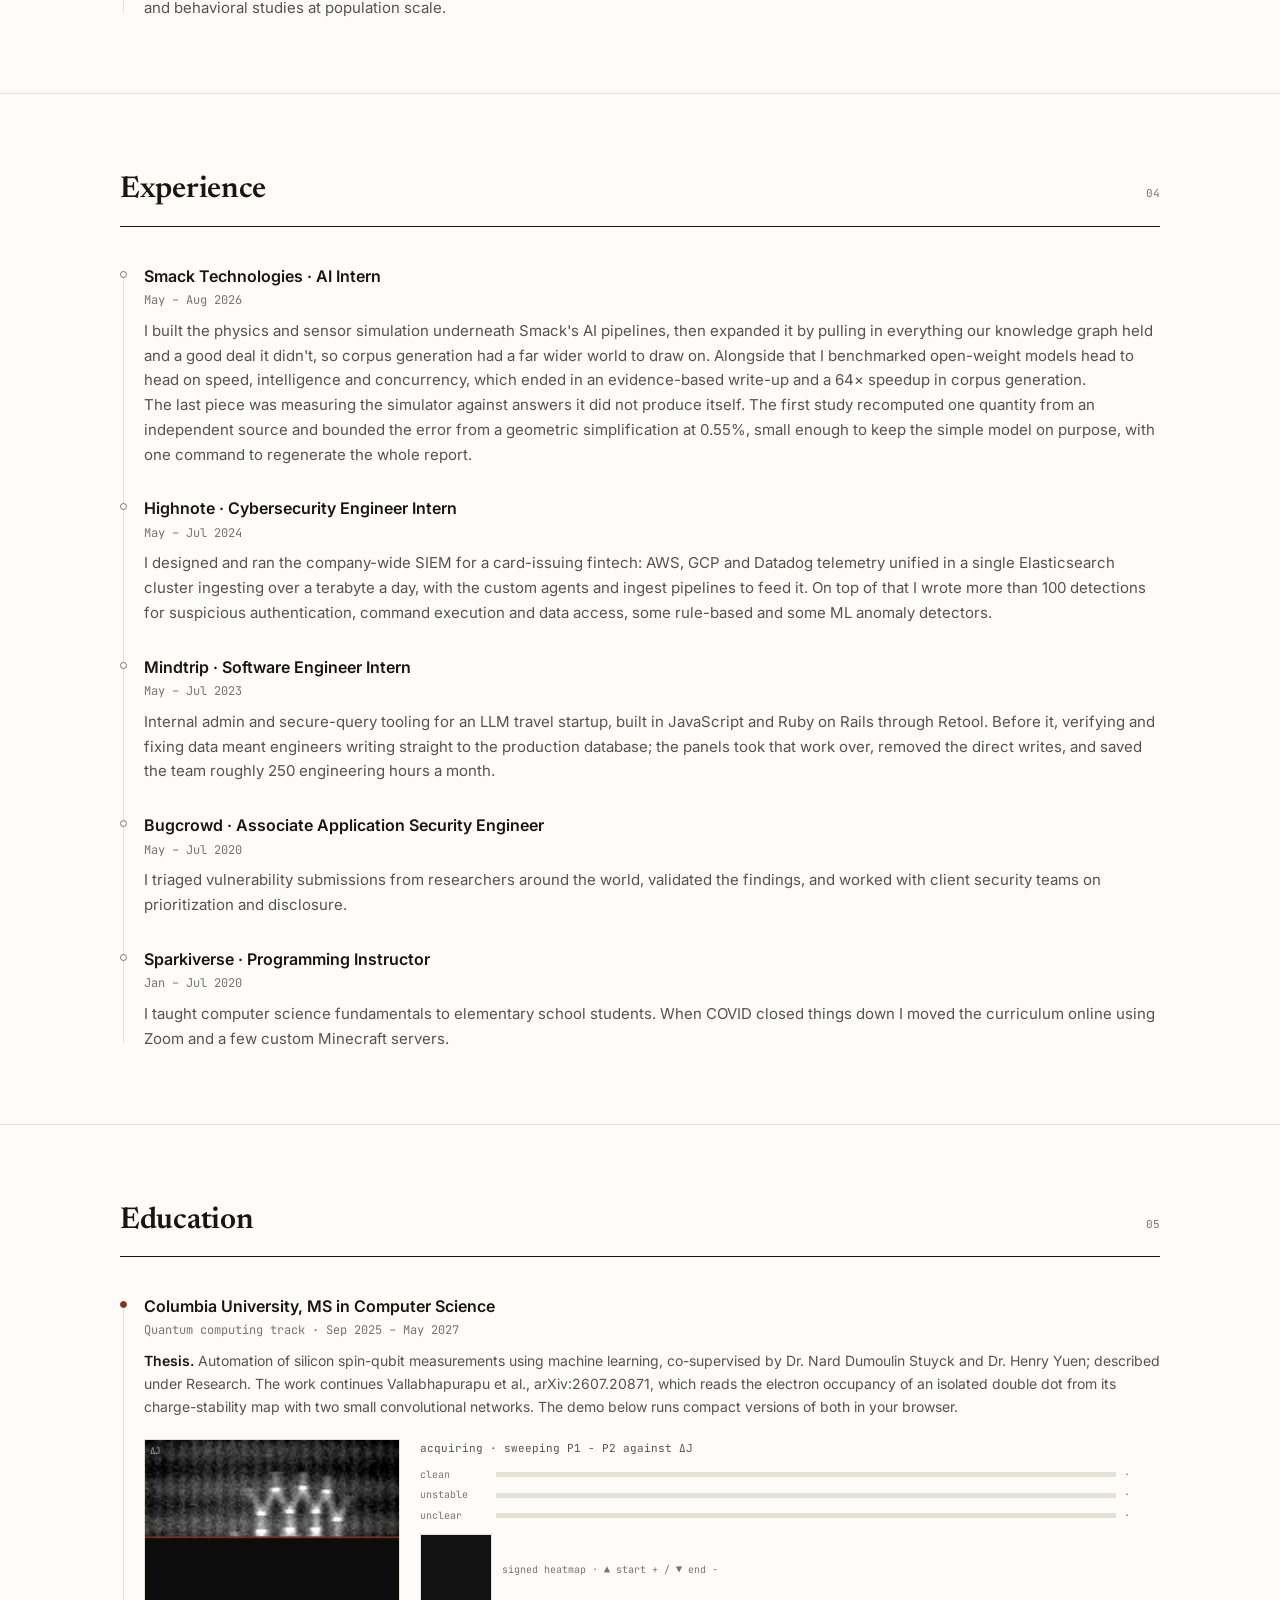
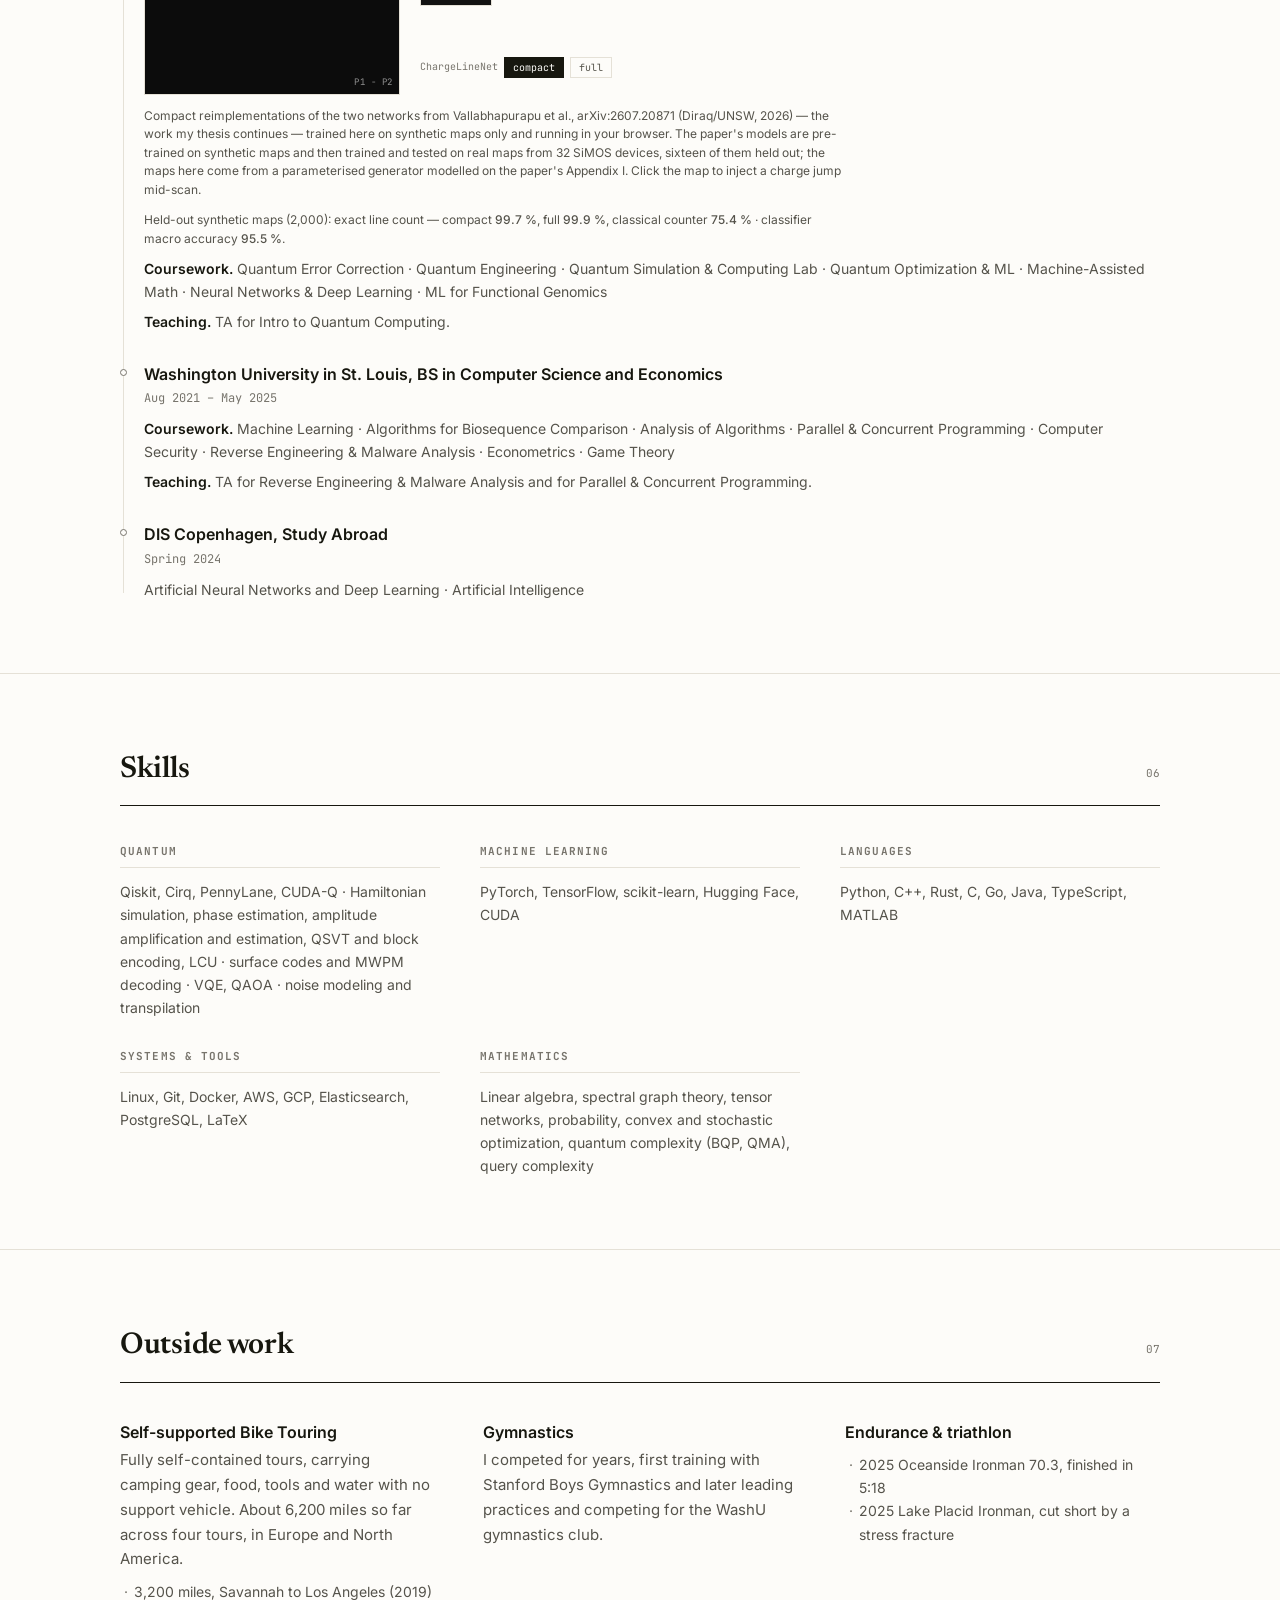
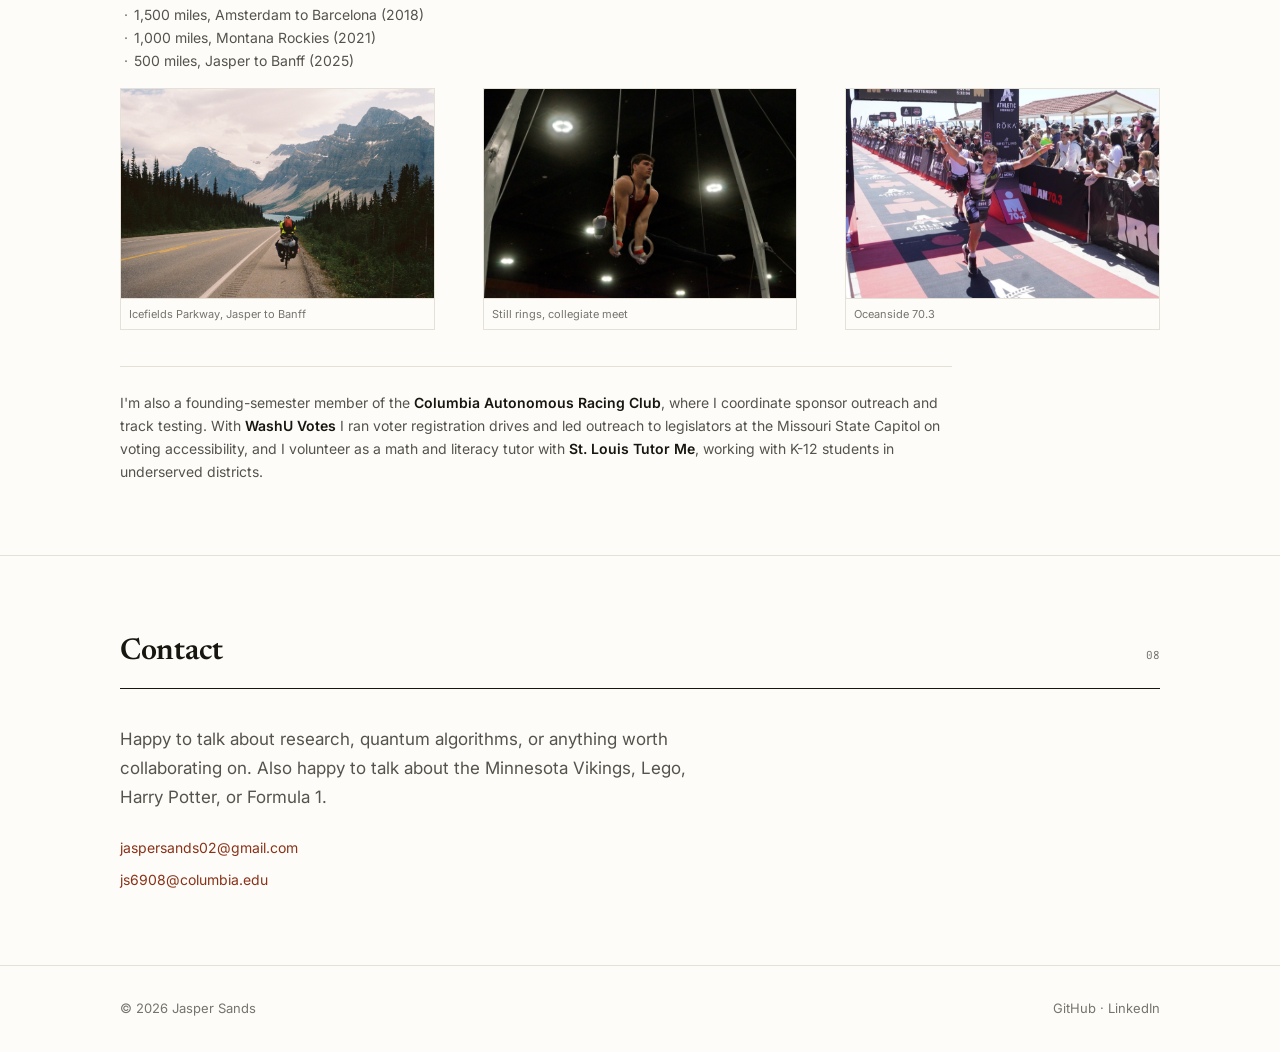
==== commit 282b70ff: "CV: add ft-algorithms and both technical reports, rewrite the QEC simulator entry - Selected Project" ====
--- a/index.html
+++ b/index.html
@@ -77,7 +77,7 @@
         </p>
         <div class="cta">
           <a class="btn solid" href="assets/jaspersands_resume.pdf?v=be103882">Résumé</a>
-          <a class="btn" href="assets/jaspersands_cv.pdf?v=a450fb75">CV</a>
+          <a class="btn" href="assets/jaspersands_cv.pdf?v=75309ddb">CV</a>
           <a class="btn" href="https://github.com/Jaspersands">GitHub</a>
           <a class="btn" href="https://www.linkedin.com/in/jaspersands">LinkedIn</a>
           <a class="btn" href="mailto:jaspersands02@gmail.com">Email</a>
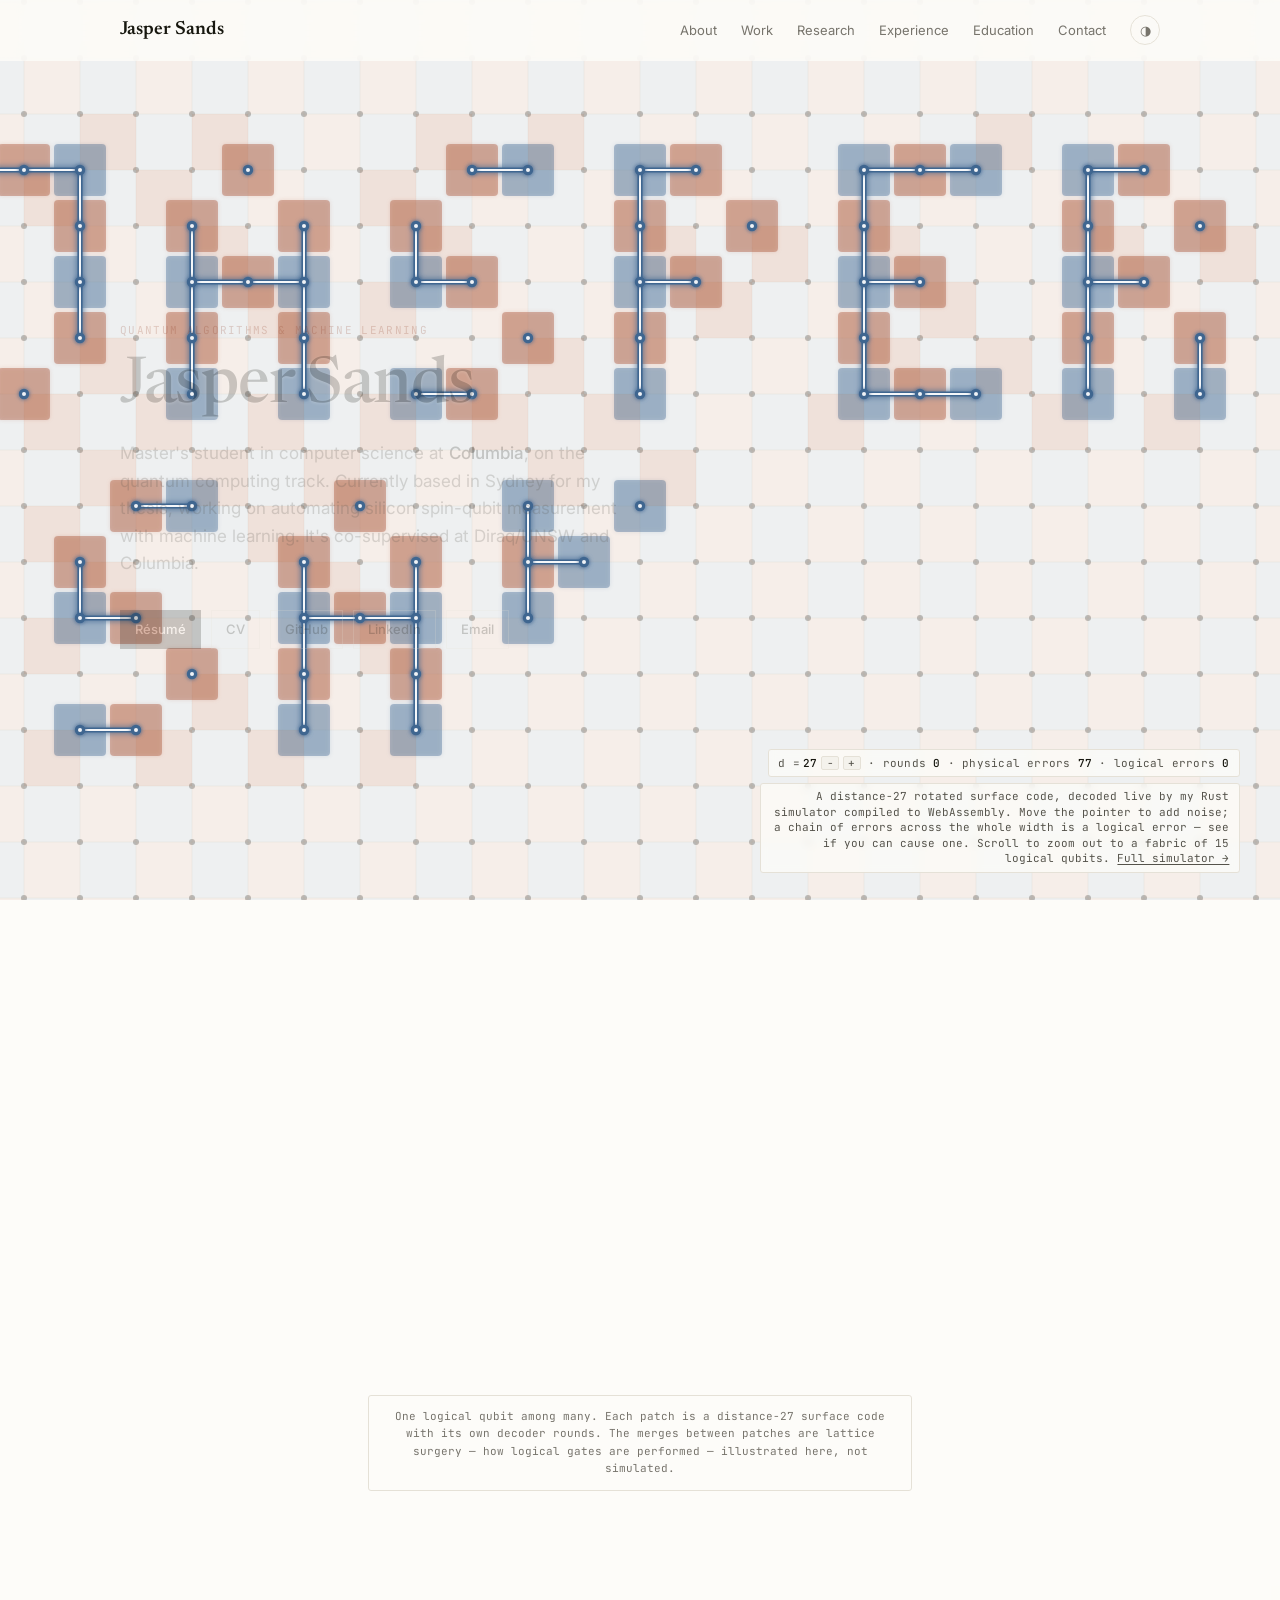
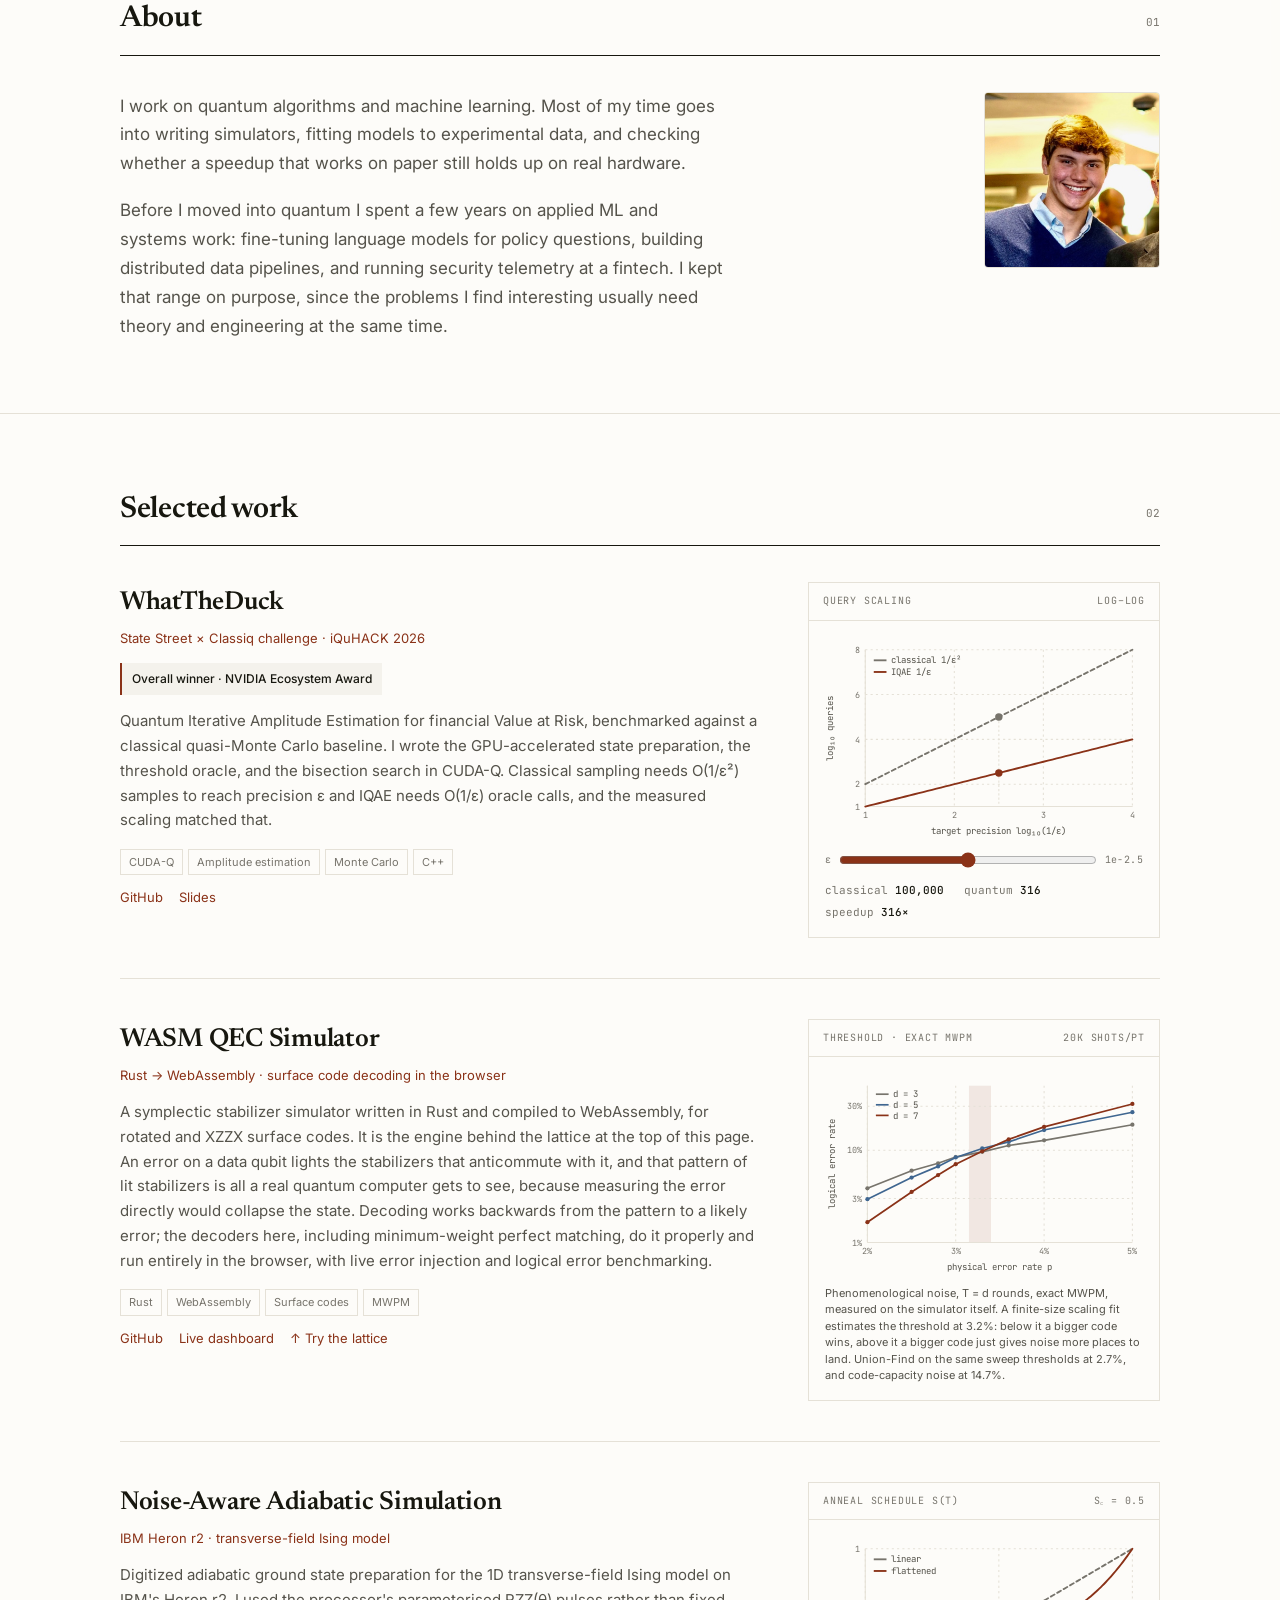
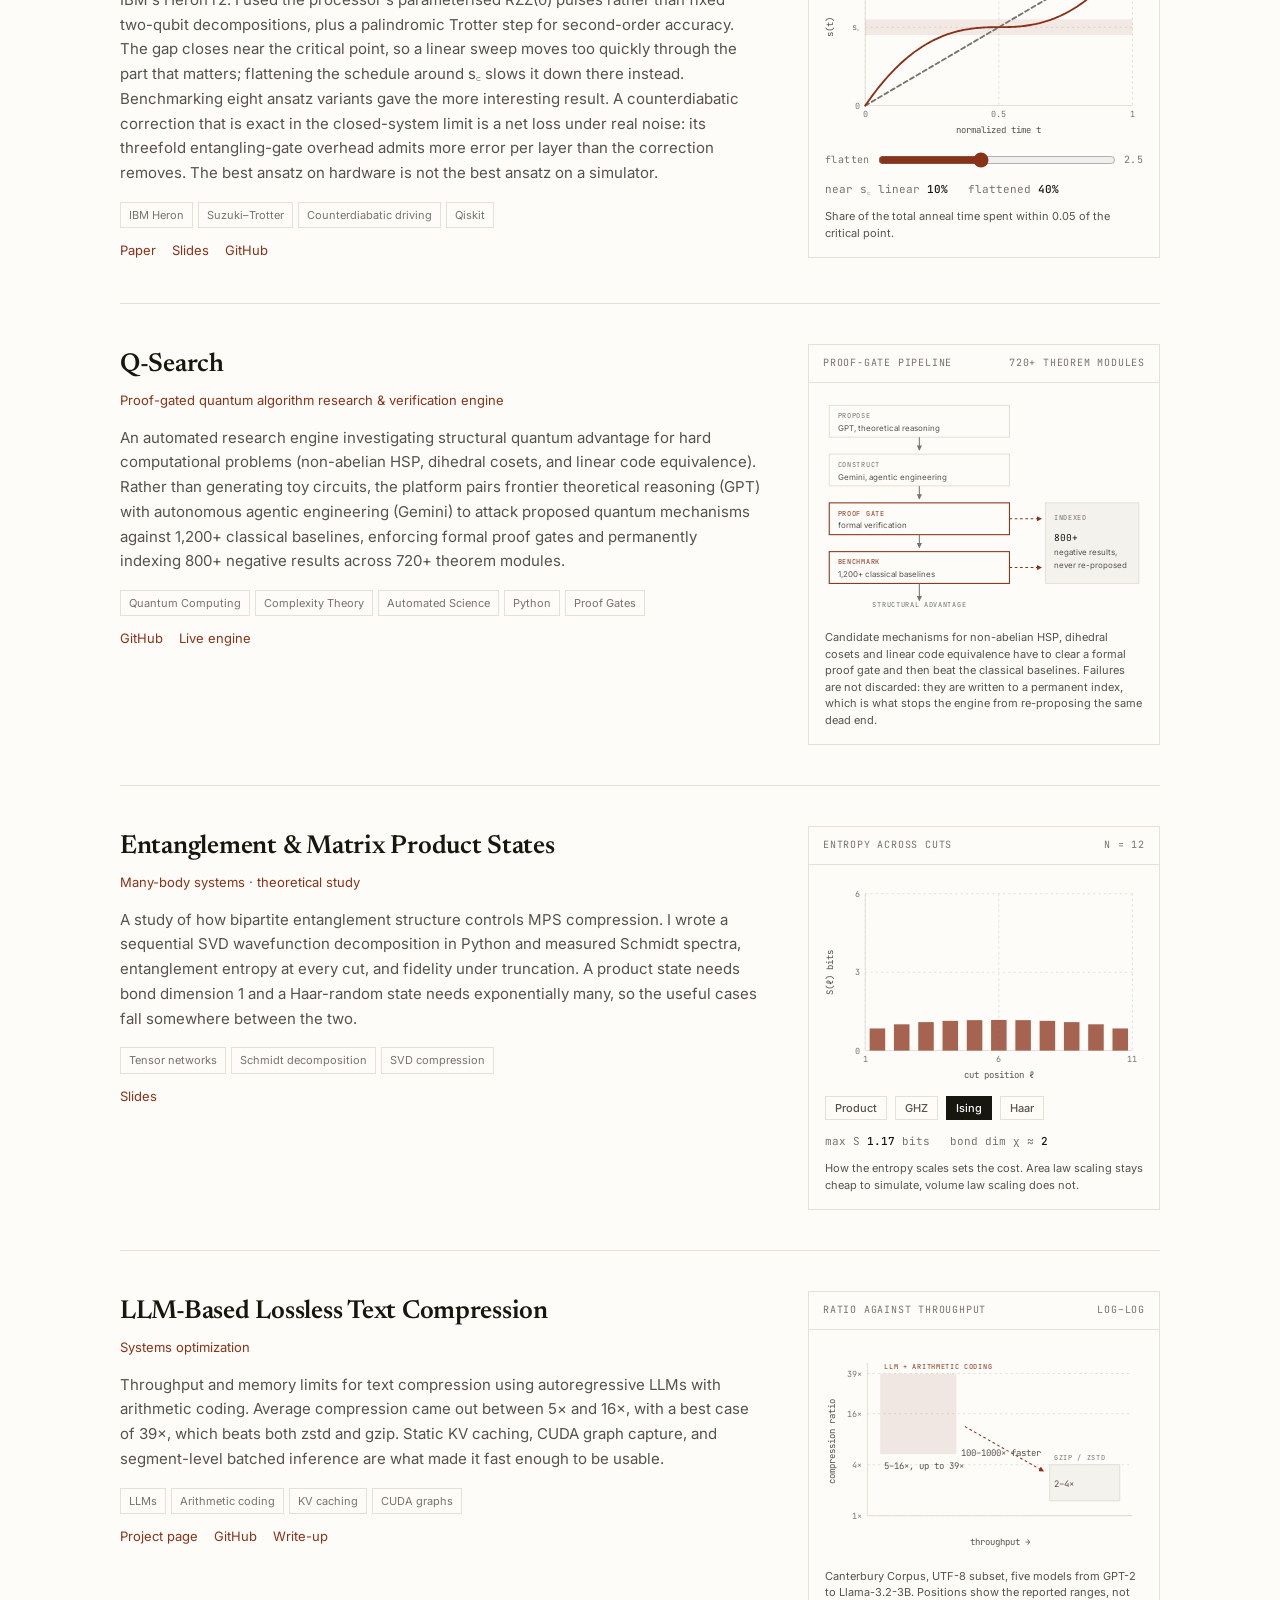
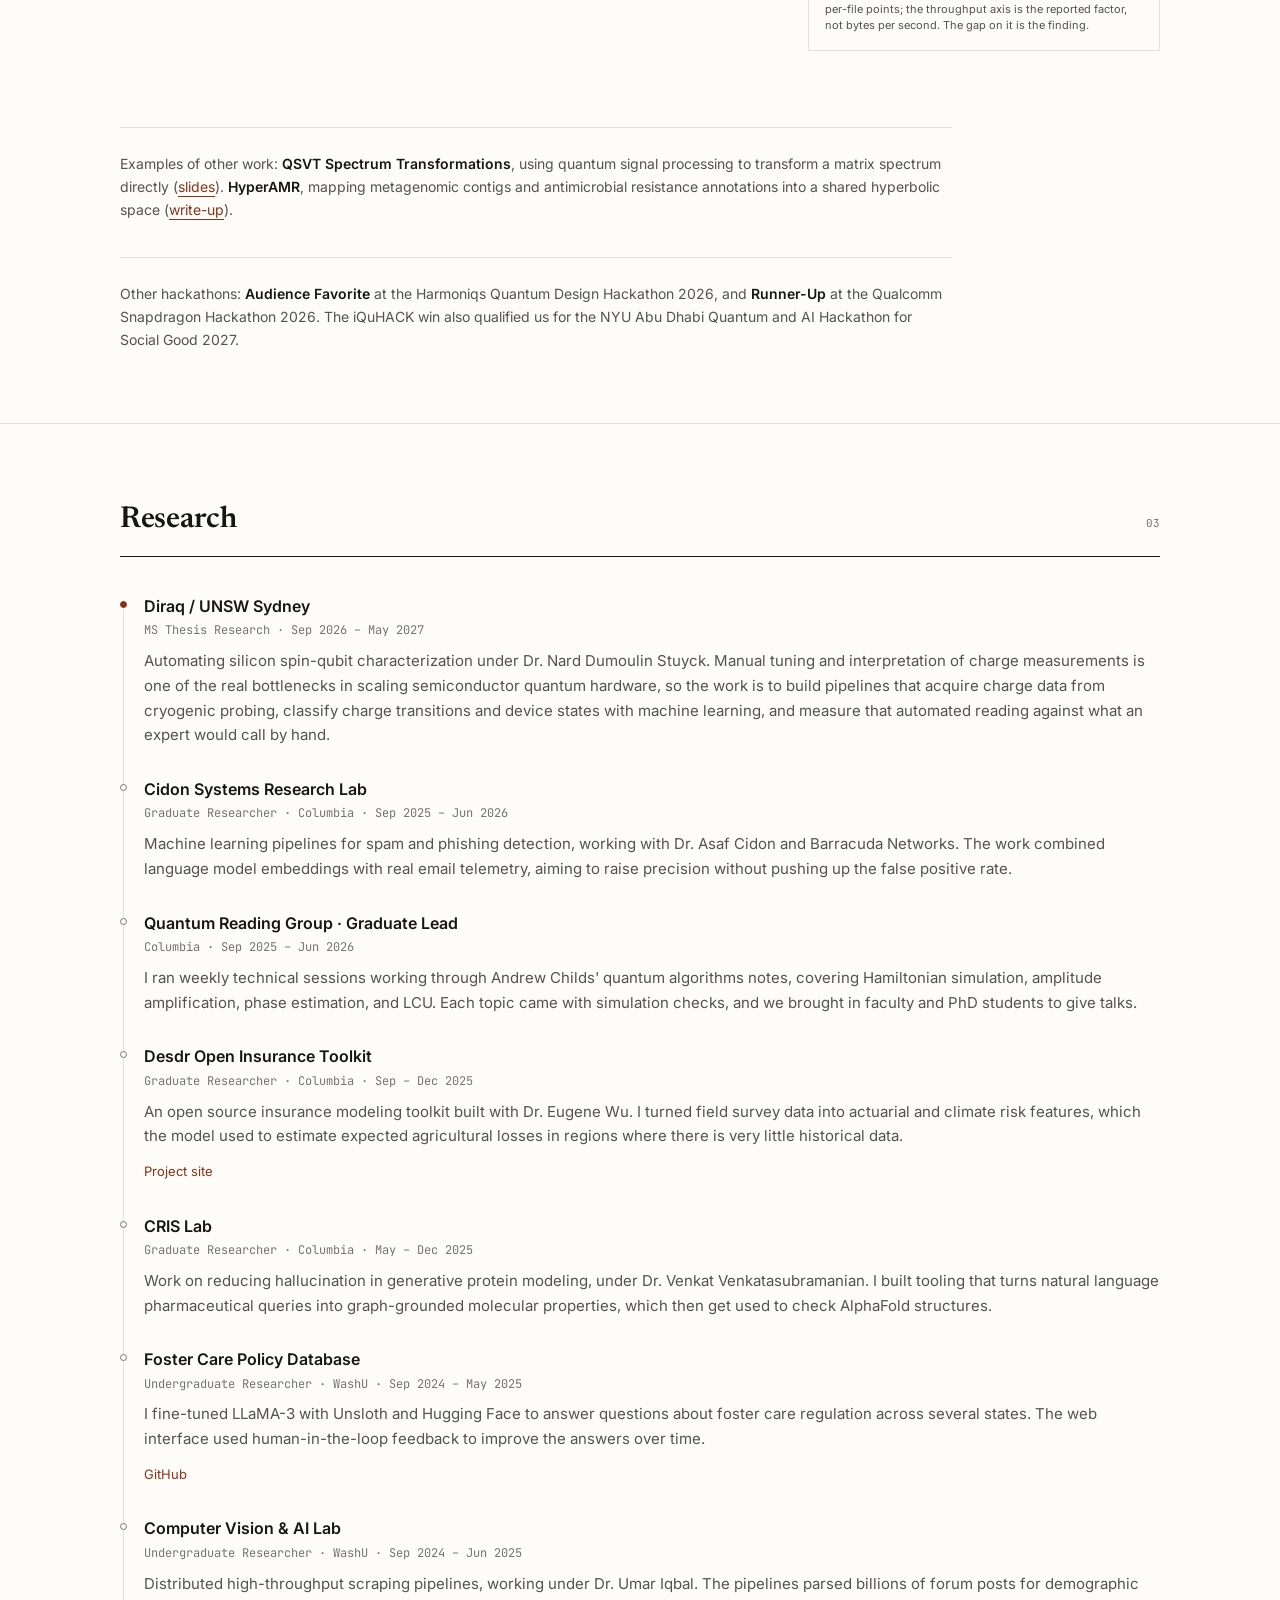
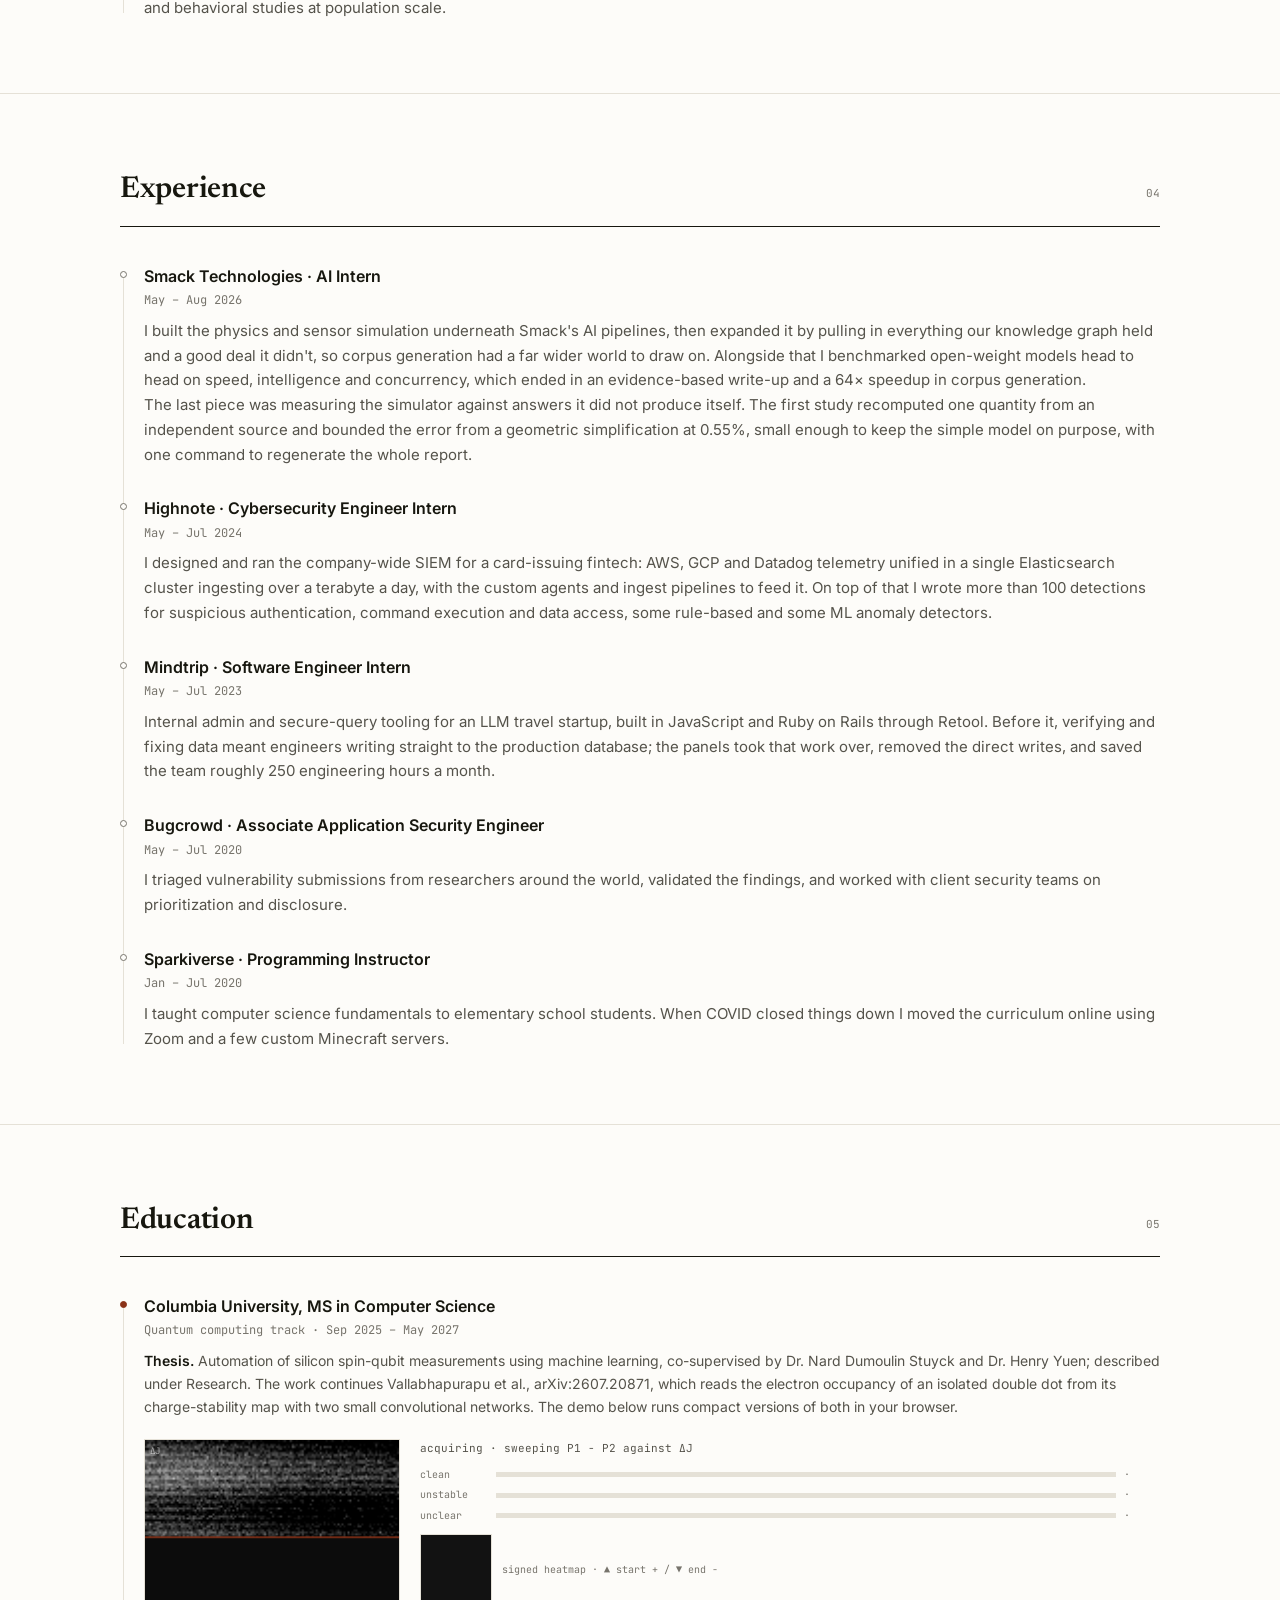
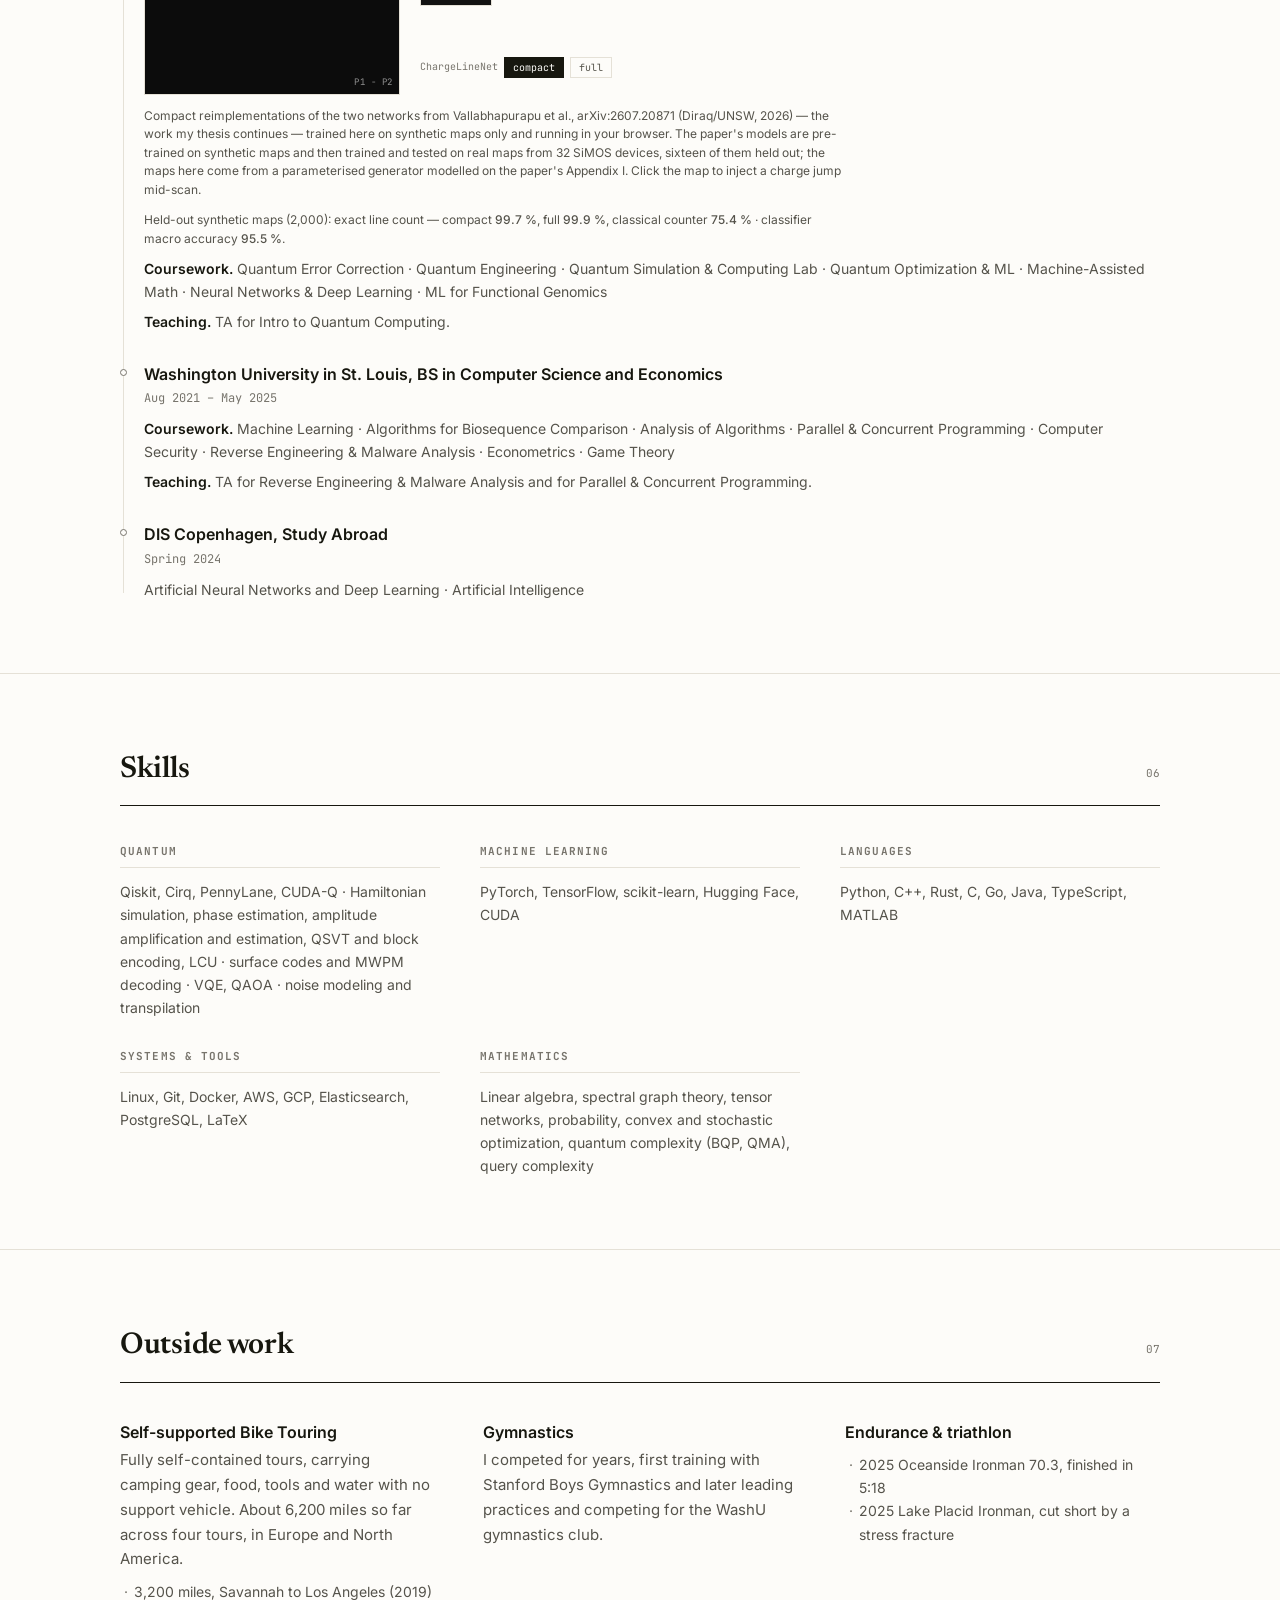
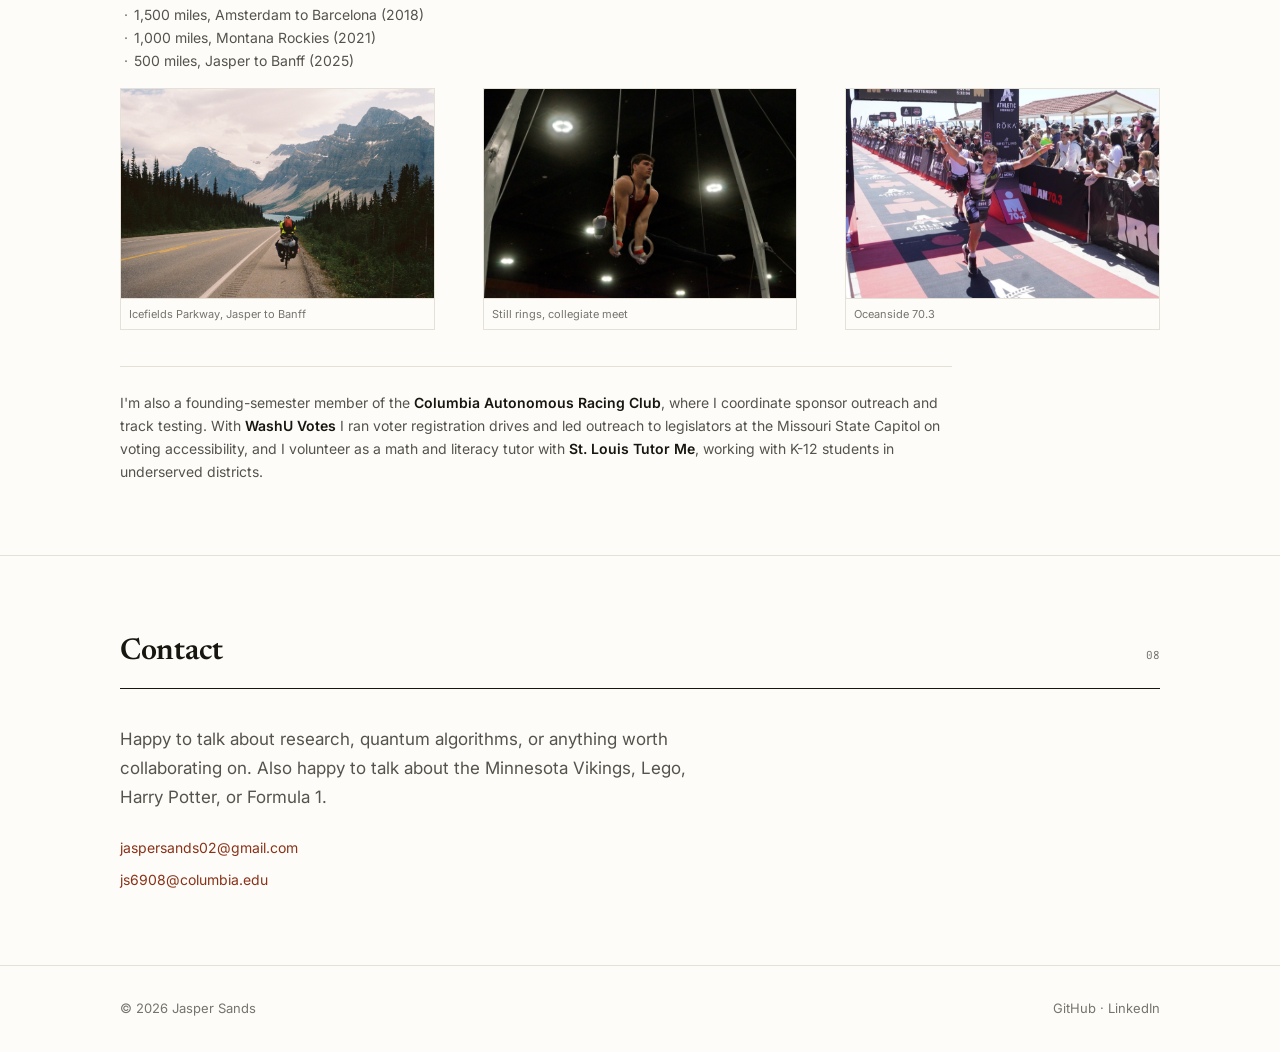
==== commit ece7f1ef: "Résumé: ft-algorithms in place of LLM compression, stabilizer-qec rewritten Projects are now stabili" ====
--- a/index.html
+++ b/index.html
@@ -76,7 +76,7 @@
           with machine learning. It's co-supervised at Diraq/UNSW and Columbia.
         </p>
         <div class="cta">
-          <a class="btn solid" href="assets/jaspersands_resume.pdf?v=be103882">Résumé</a>
+          <a class="btn solid" href="assets/jaspersands_resume.pdf?v=ee74960a">Résumé</a>
           <a class="btn" href="assets/jaspersands_cv.pdf?v=75309ddb">CV</a>
           <a class="btn" href="https://github.com/Jaspersands">GitHub</a>
           <a class="btn" href="https://www.linkedin.com/in/jaspersands">LinkedIn</a>
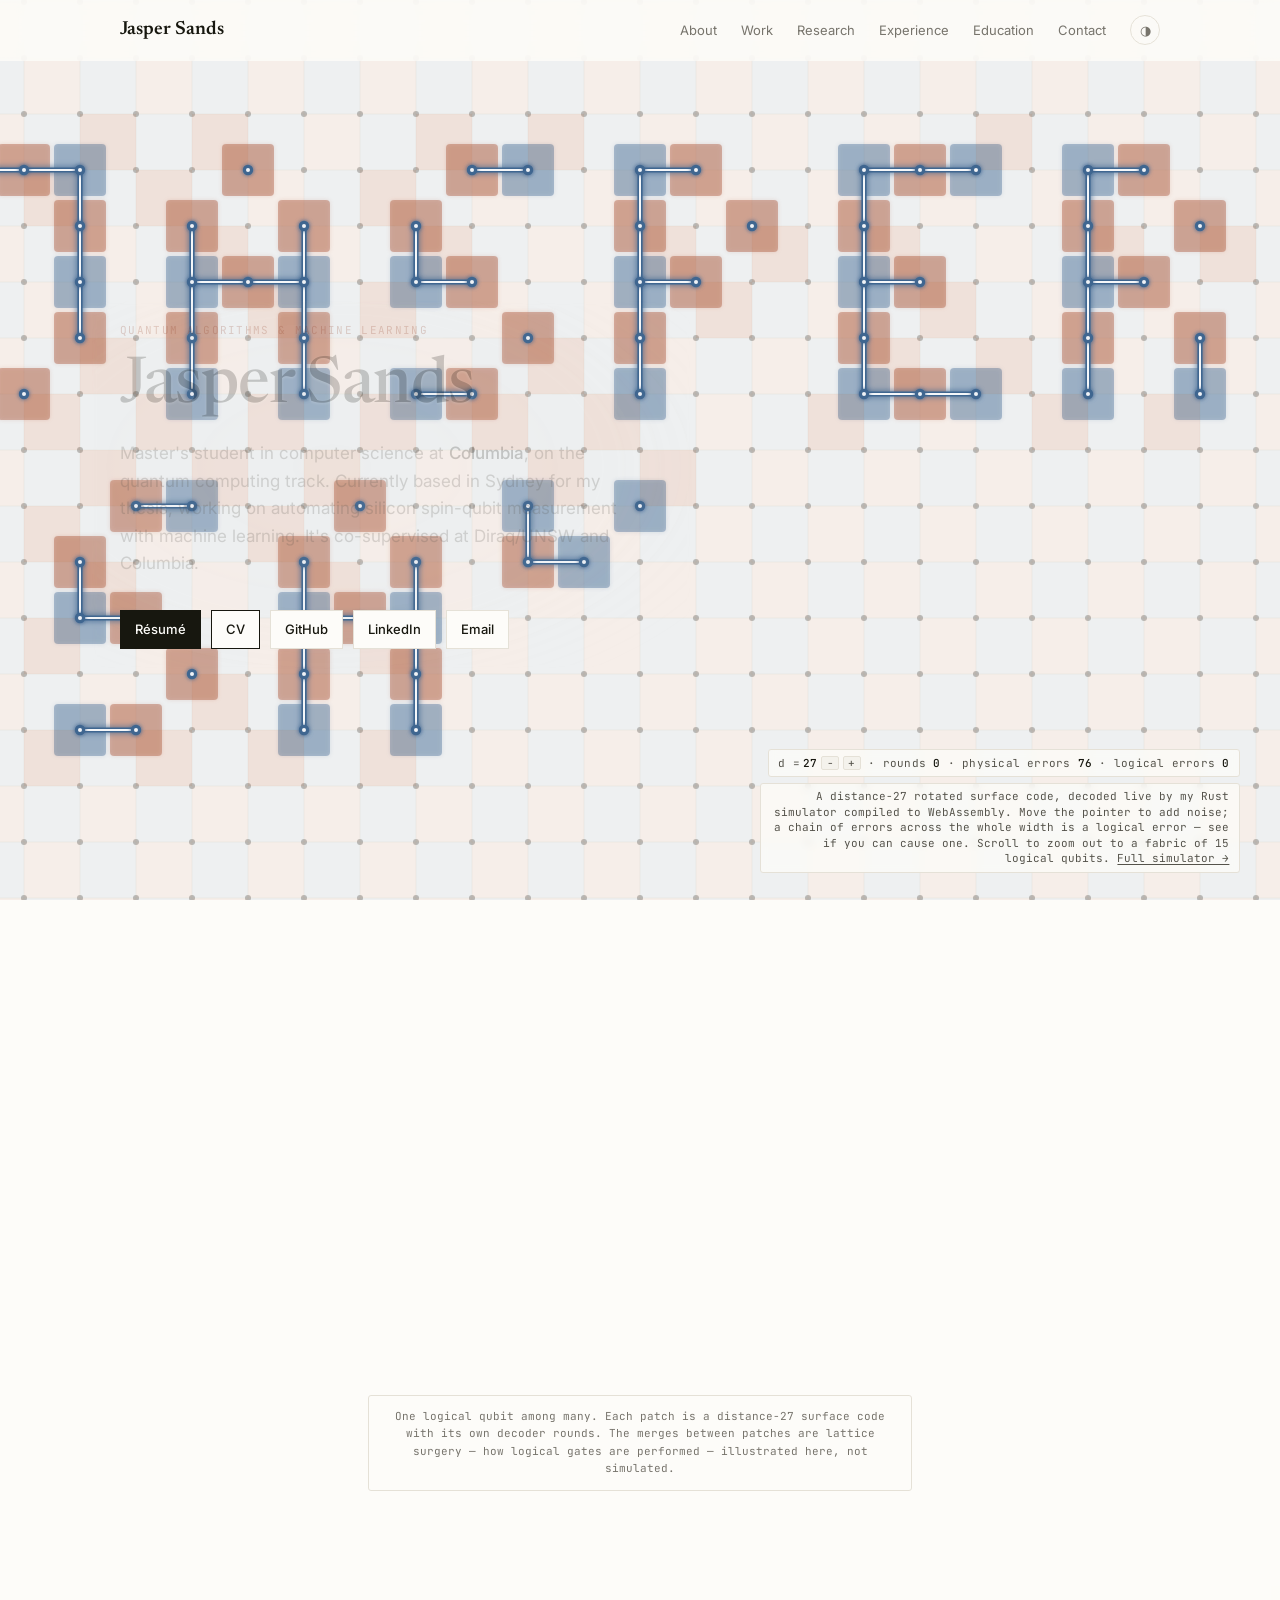
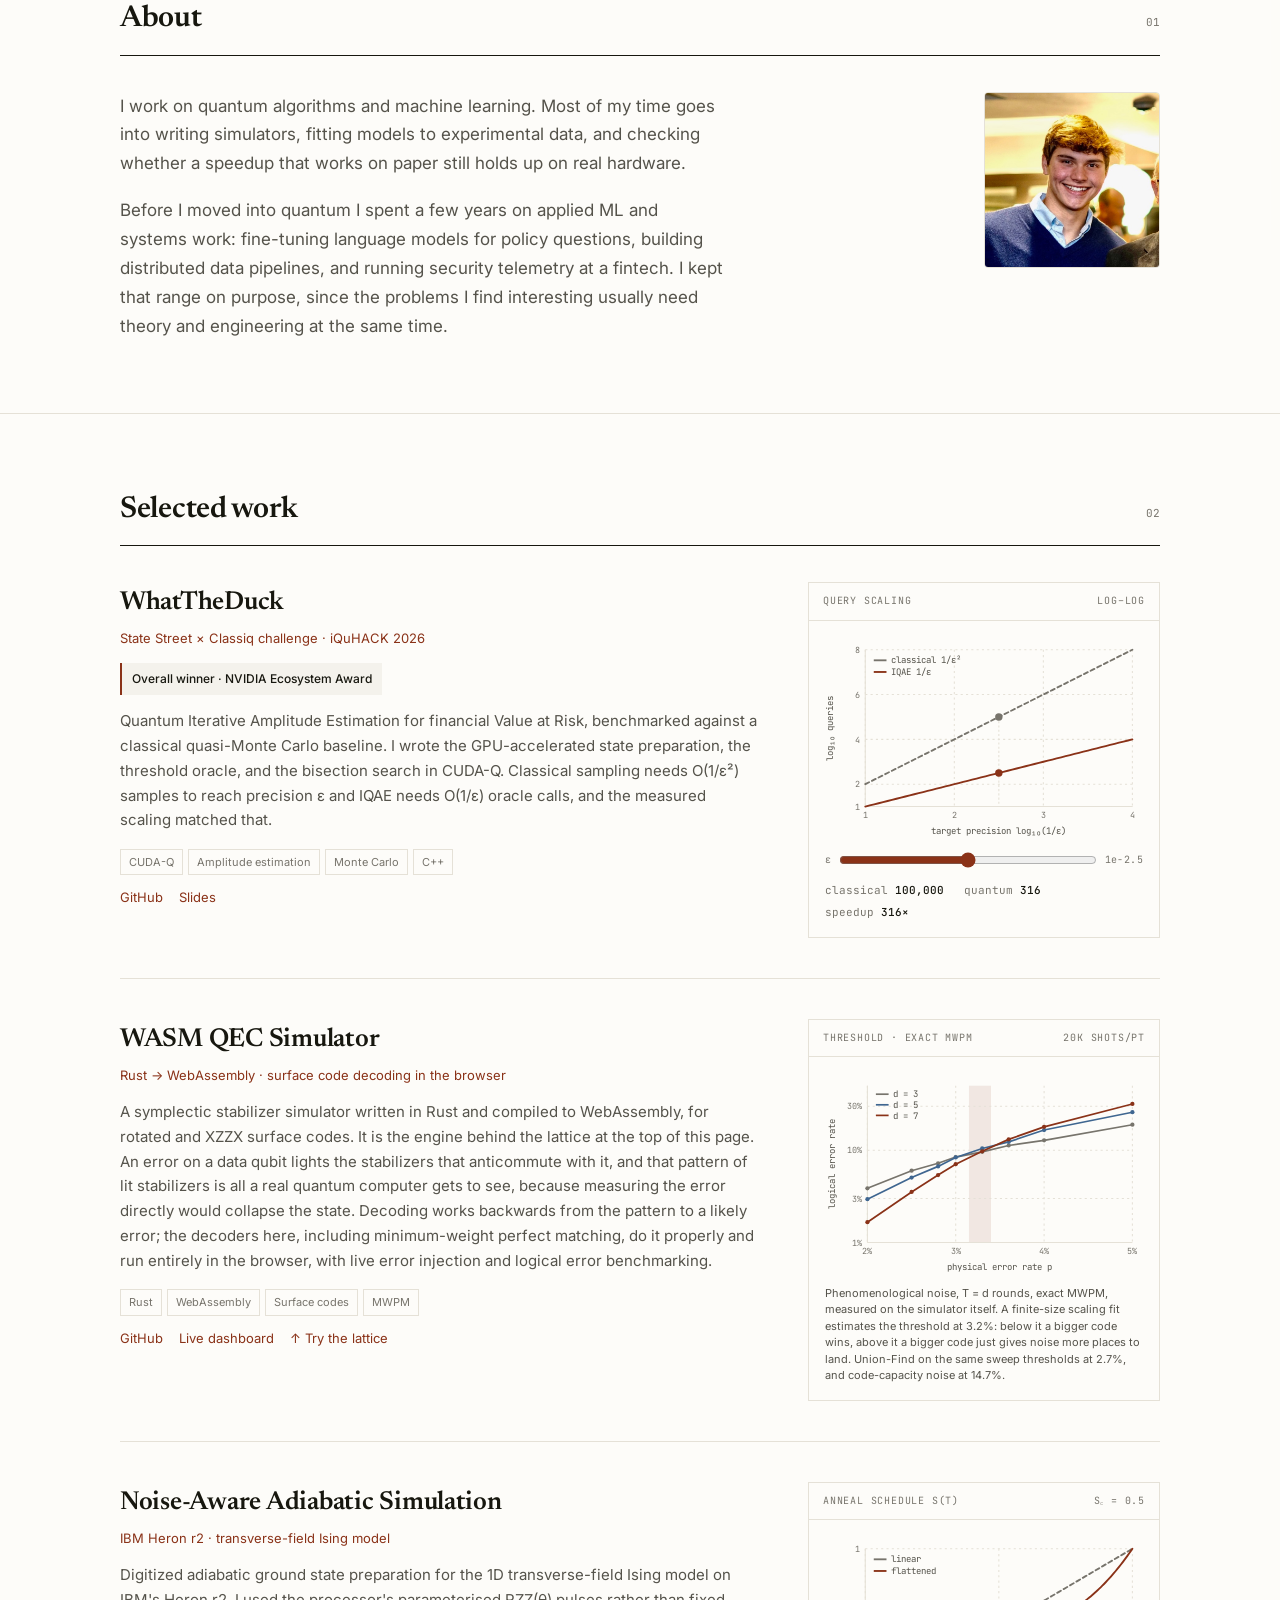
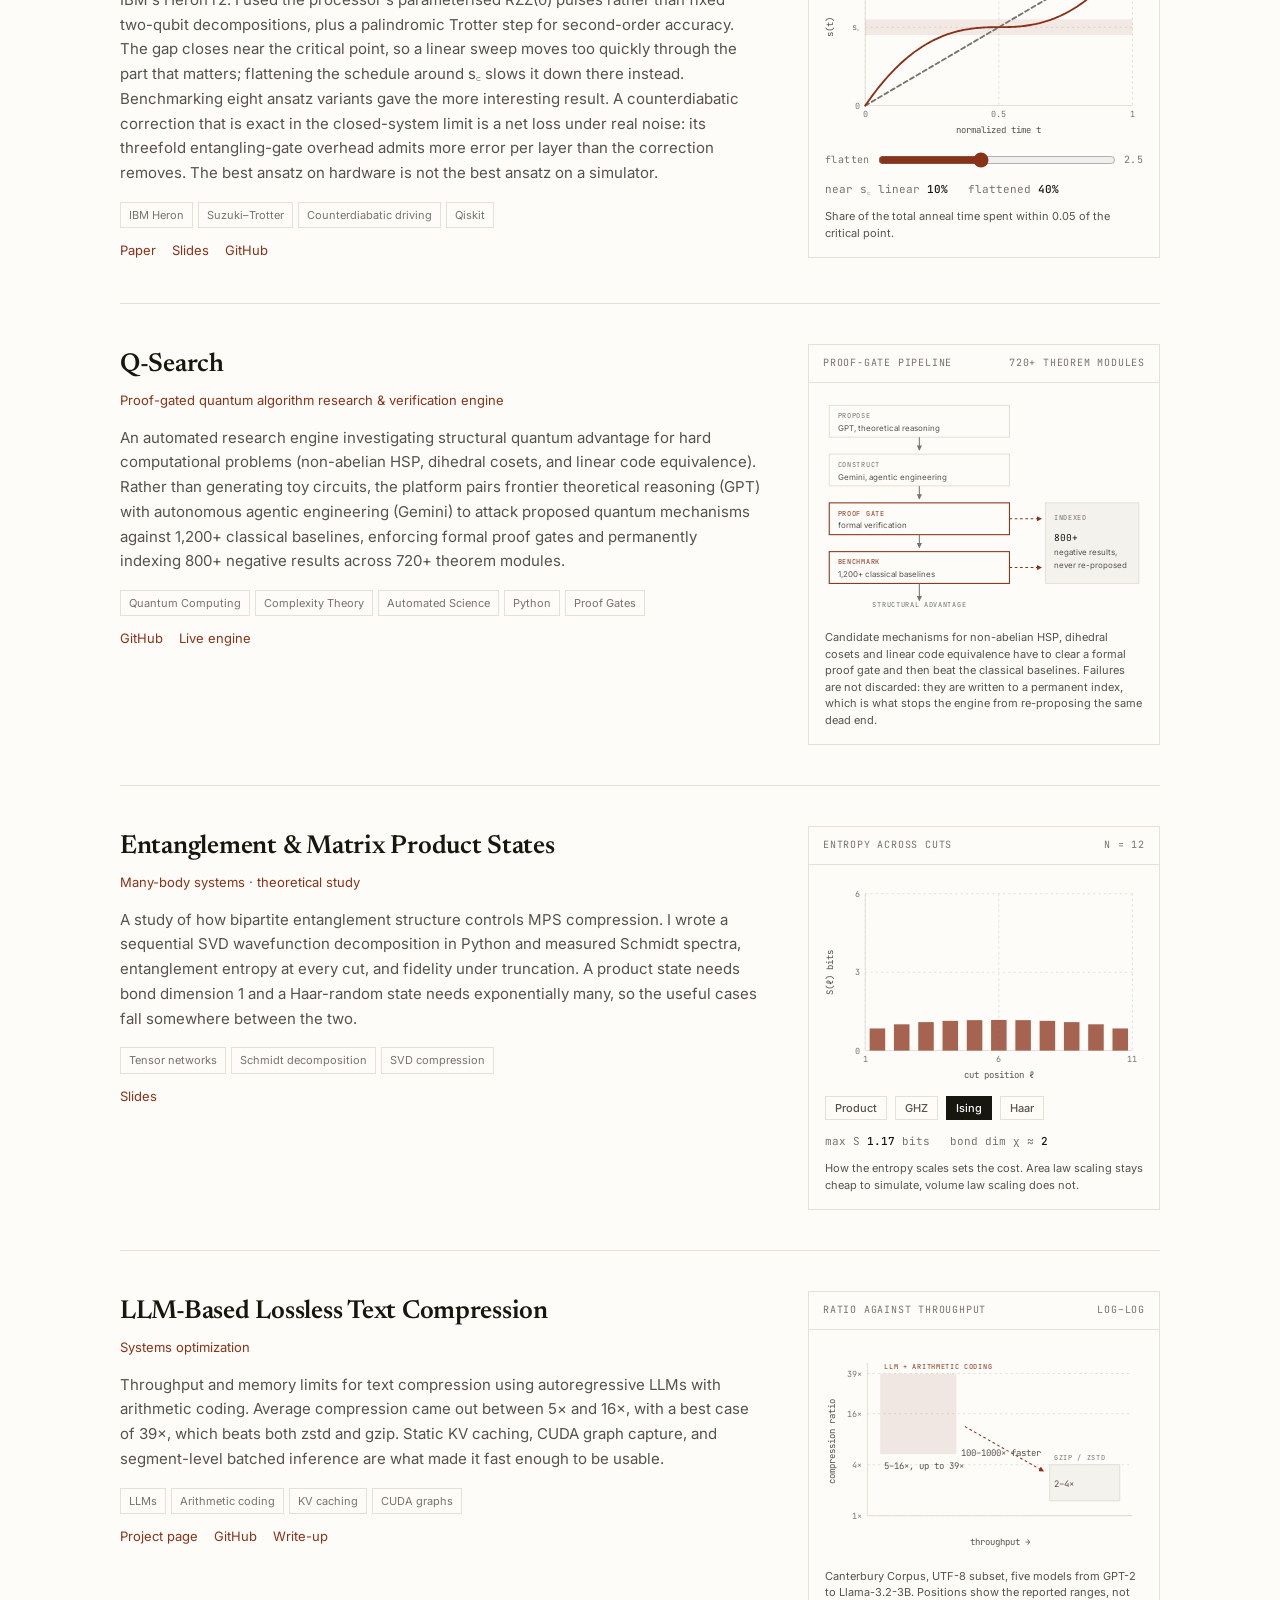
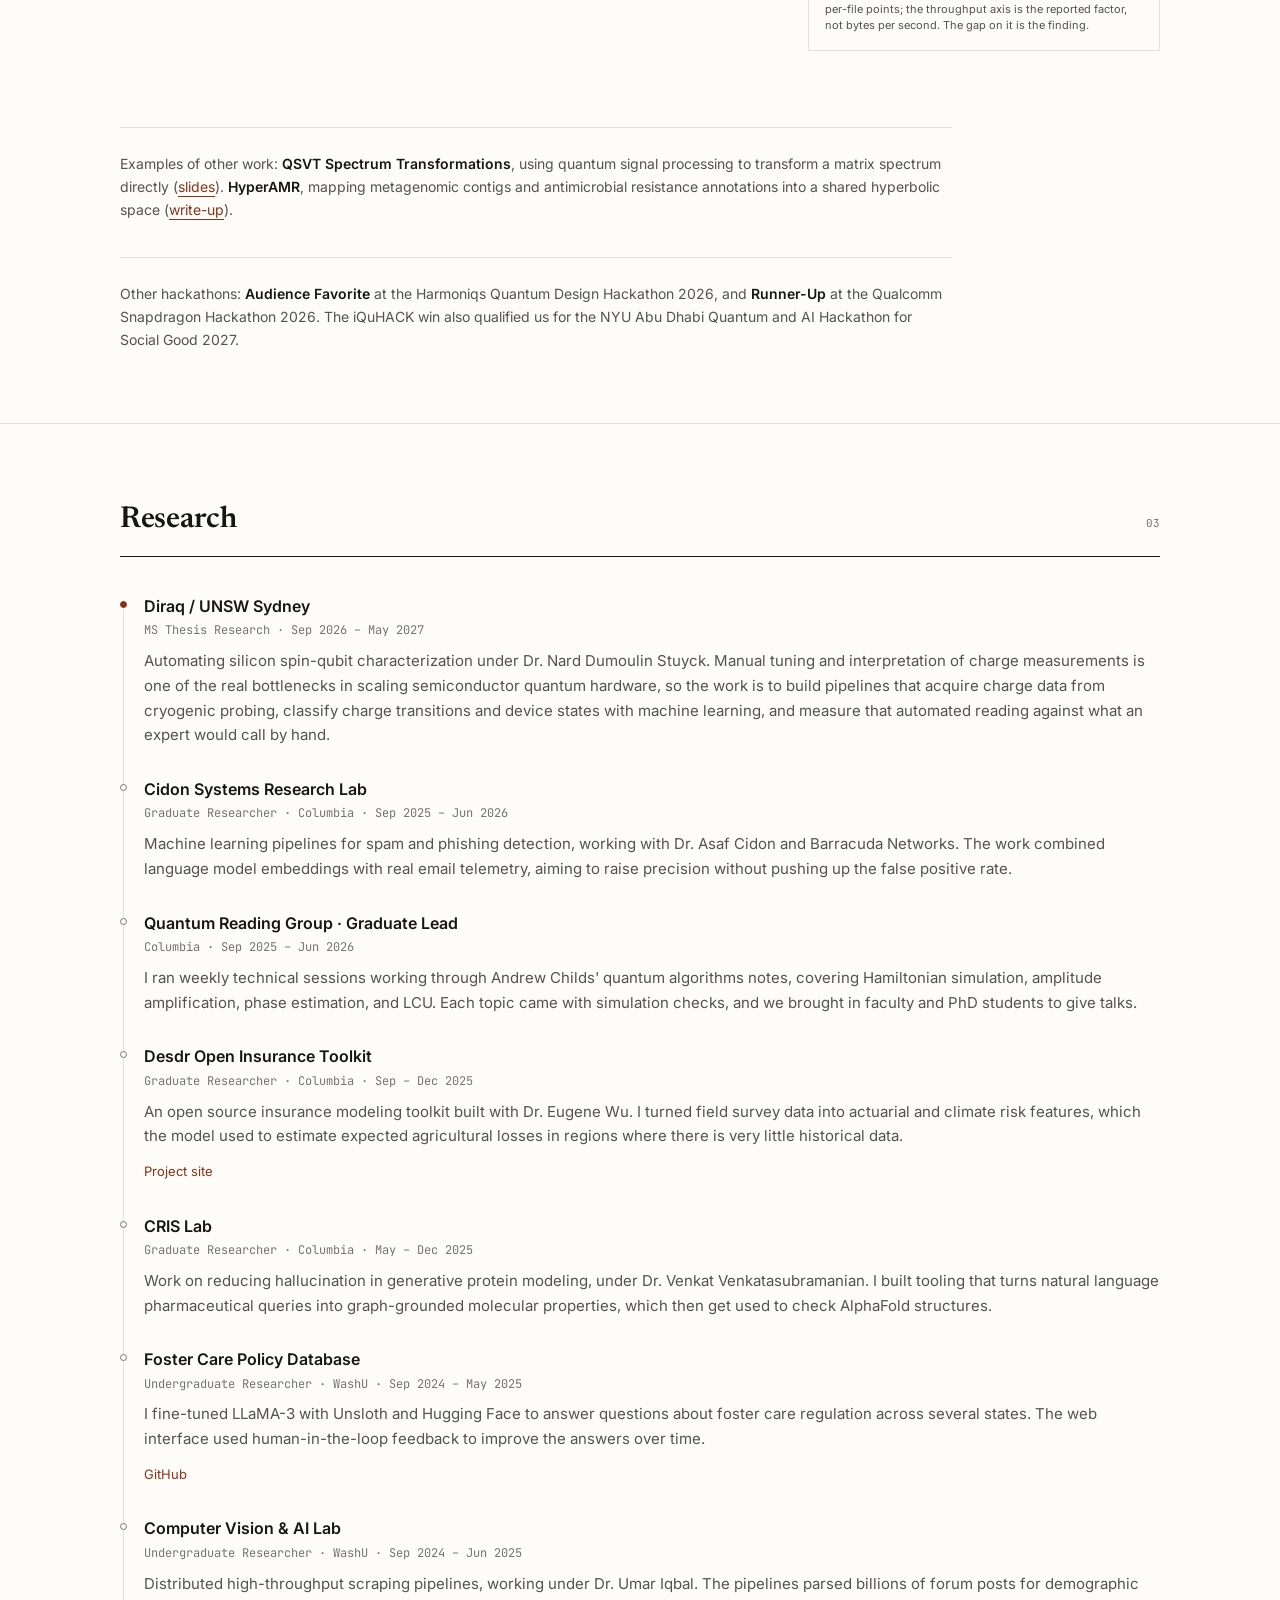
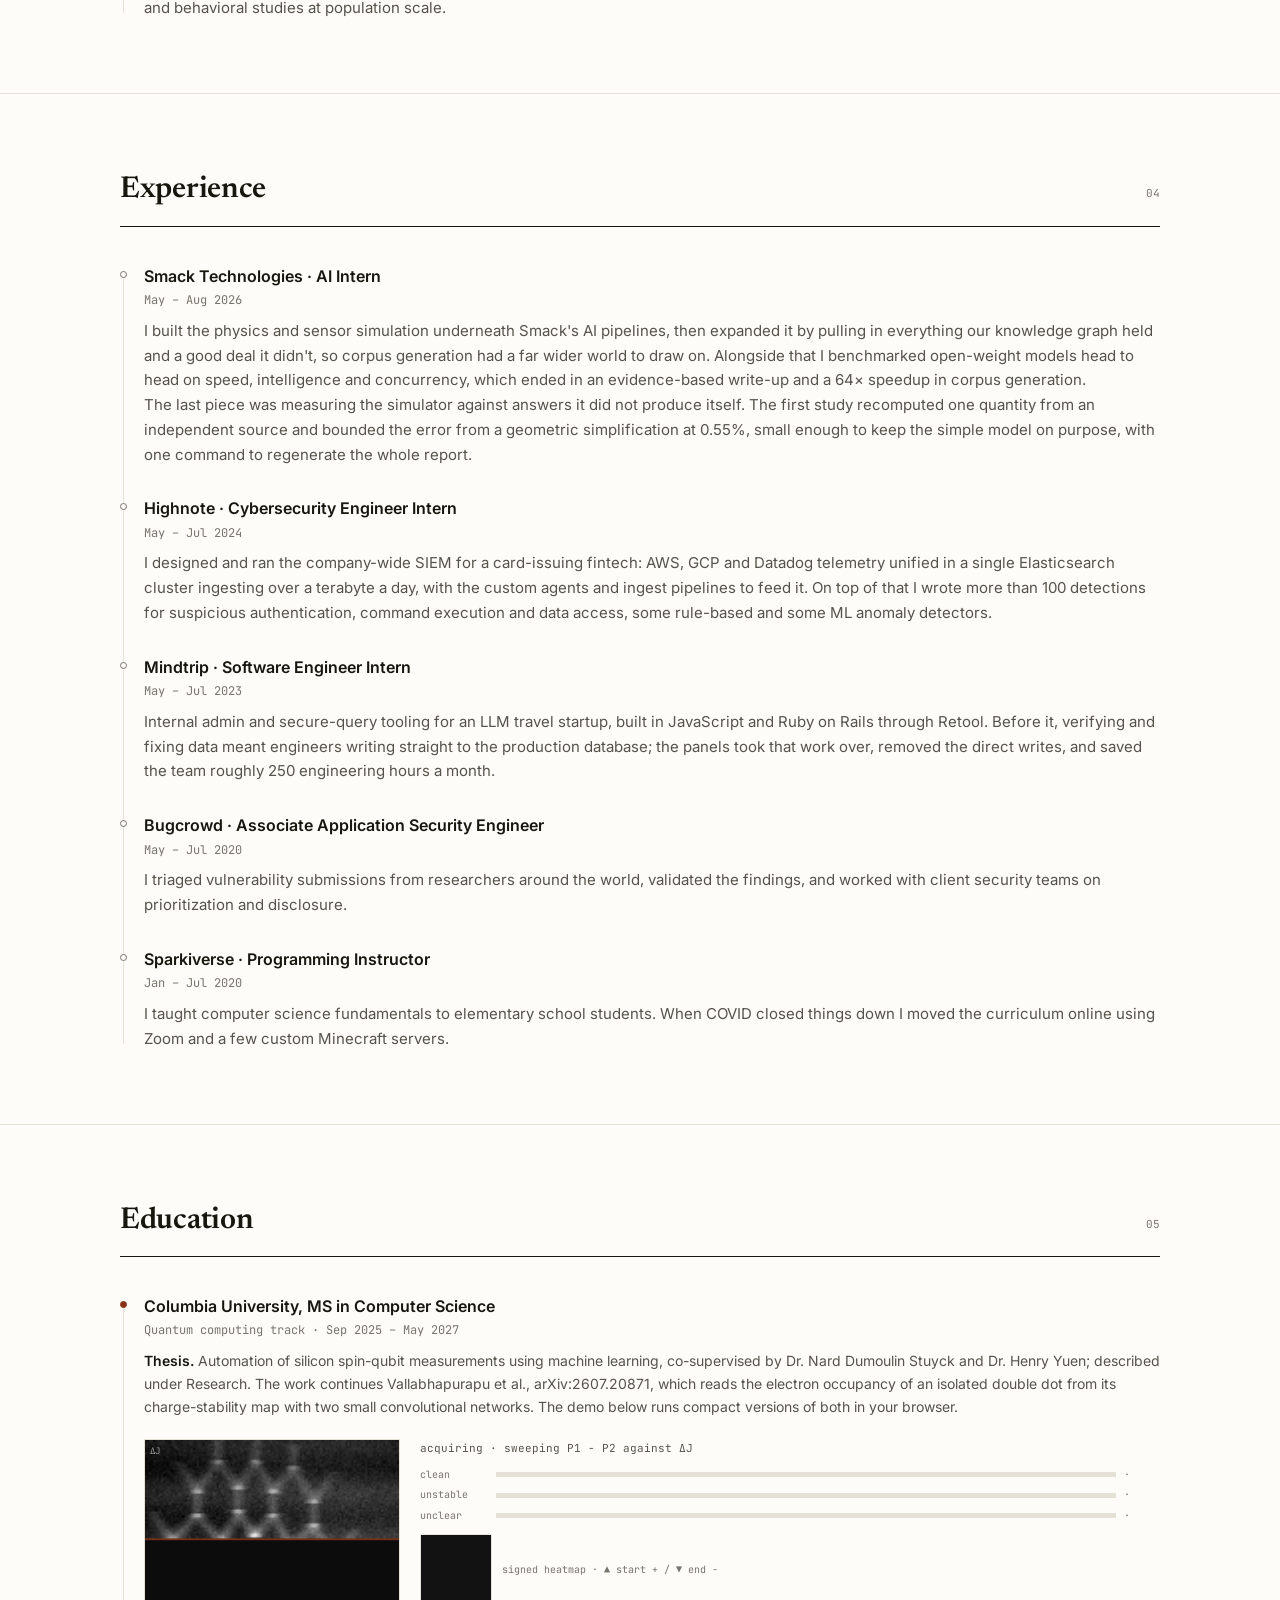
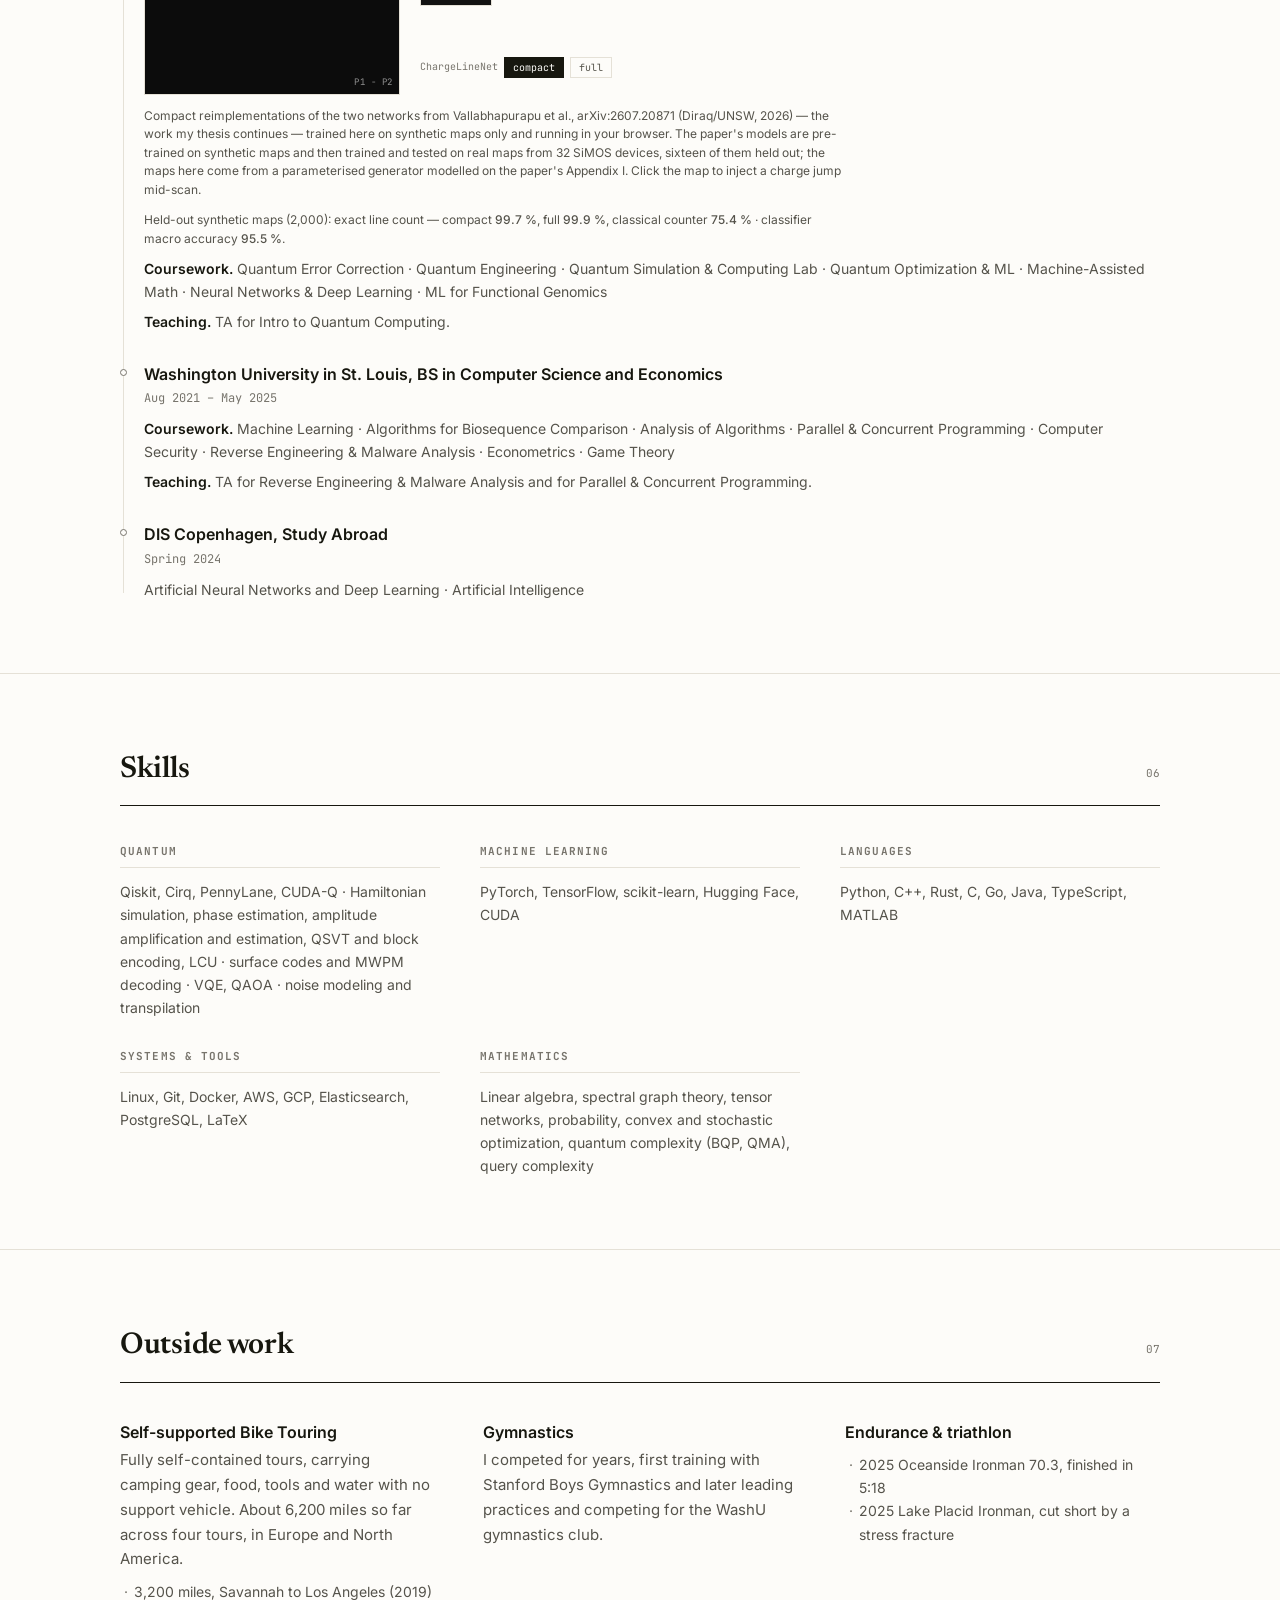
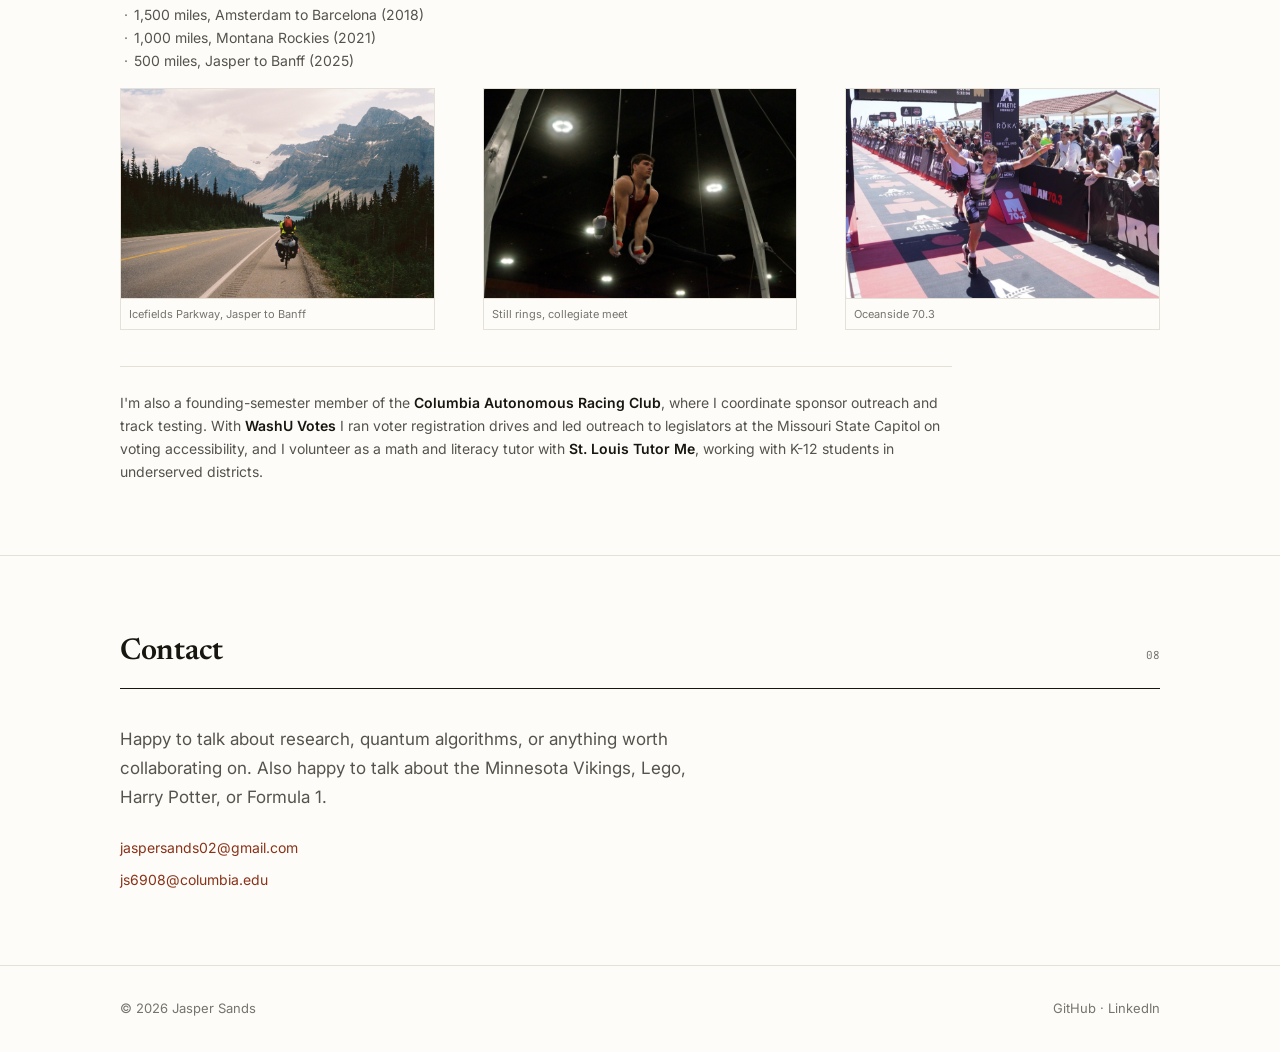
==== commit e129d220: "Make the hero's Résumé and CV links readable from the first second The opening animation dimmed the " ====
--- a/index.html
+++ b/index.html
@@ -40,7 +40,7 @@
   <link rel="preconnect" href="https://fonts.gstatic.com" crossorigin>
   <link href="https://fonts.googleapis.com/css2?family=Inter:wght@400;500;600&family=Newsreader:opsz,wght@6..72,400;6..72,500;6..72,600&family=JetBrains+Mono:wght@400;500&display=swap" rel="stylesheet">
 
-  <link rel="stylesheet" href="styles.css?v=2026-09-21">
+  <link rel="stylesheet" href="styles.css?v=2026-10-29">
   <!-- Sections reveal on scroll via script.js; without JavaScript they must simply be visible. -->
   <noscript><style>.rv { opacity: 1; transform: none; }</style></noscript>
 </head>
@@ -77,7 +77,7 @@
         </p>
         <div class="cta">
           <a class="btn solid" href="assets/jaspersands_resume.pdf?v=ee74960a">Résumé</a>
-          <a class="btn" href="assets/jaspersands_cv.pdf?v=75309ddb">CV</a>
+          <a class="btn strong" href="assets/jaspersands_cv.pdf?v=75309ddb">CV</a>
           <a class="btn" href="https://github.com/Jaspersands">GitHub</a>
           <a class="btn" href="https://www.linkedin.com/in/jaspersands">LinkedIn</a>
           <a class="btn" href="mailto:jaspersands02@gmail.com">Email</a>
--- a/styles.css
+++ b/styles.css
@@ -131,7 +131,9 @@
 .hero-content h1 {
   text-shadow: 0 1px 3px var(--bg);
 }
-.hero.hero--typing .hero-content {
+/* While the lattice spells the name, the text dims but the links stay readable. */
+.hero-content > * { transition: opacity 0.8s ease; }
+.hero.hero--typing .hero-content > :not(.cta) {
   opacity: 0.2;
 }
 .hero.hero--typing .hero-content::before {
@@ -282,7 +284,9 @@
 .btn {
   display: inline-flex; align-items: center; font-size: .8125rem; font-weight: 500;
   padding: .5rem .875rem; border: 1px solid var(--rule); transition: all .2s;
-}
+  background: var(--bg);   /* opaque: the lattice behind the hero must not show through */
+}
+.btn.strong { border-color: var(--fg); }
 .btn.solid { background: var(--fg); color: var(--bg); border-color: var(--fg); }
 .btn.solid:hover { background: var(--accent); border-color: var(--accent); color: var(--bg); }
 .btn:hover { border-color: var(--fg); }
@@ -589,7 +593,7 @@
 
 /* ---------------- Print ---------------- */
 @media print {
-  .rv, .hero.hero--typing .hero-content { opacity: 1; transform: none; }
+  .rv, .hero.hero--typing .hero-content > * { opacity: 1; transform: none; }
   canvas#fabric, .fabric-window, .progress, .nav .theme, .hero-meta { display: none; }
   .hero { min-height: 0; }
 }
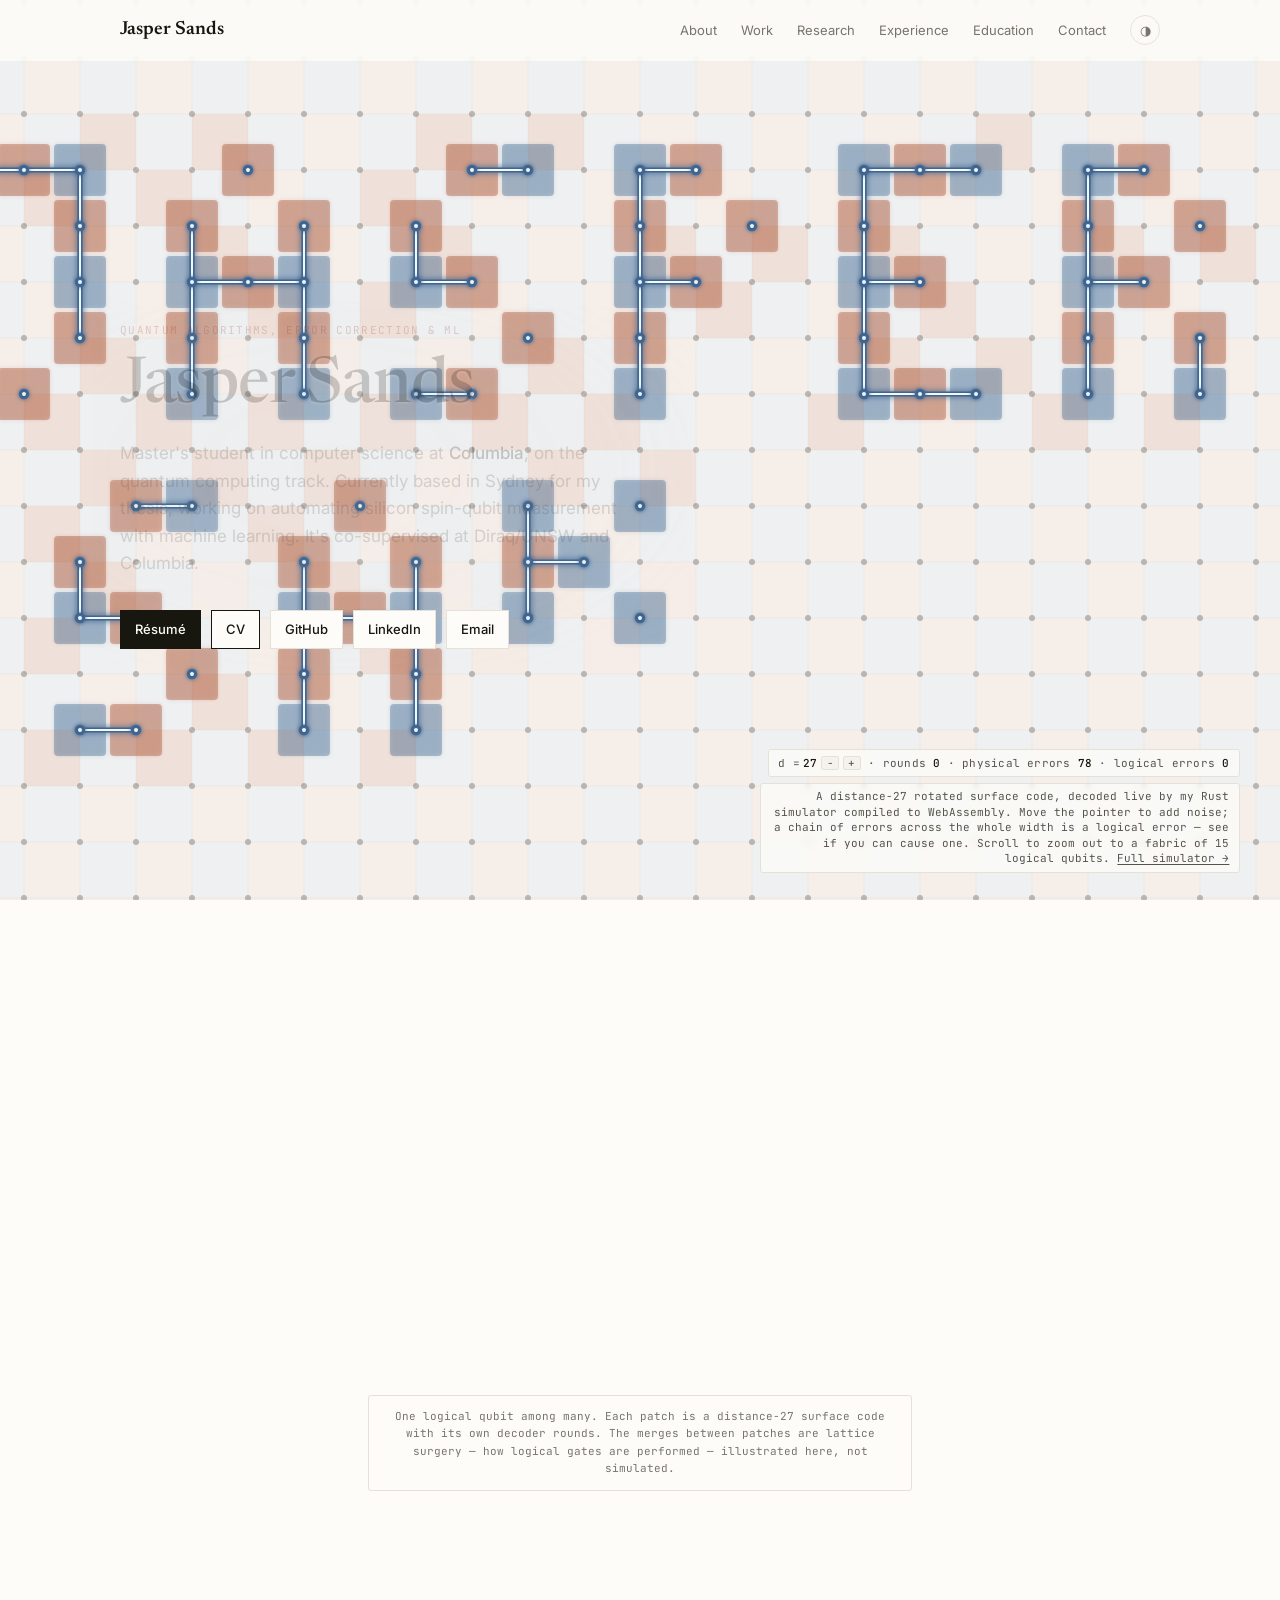
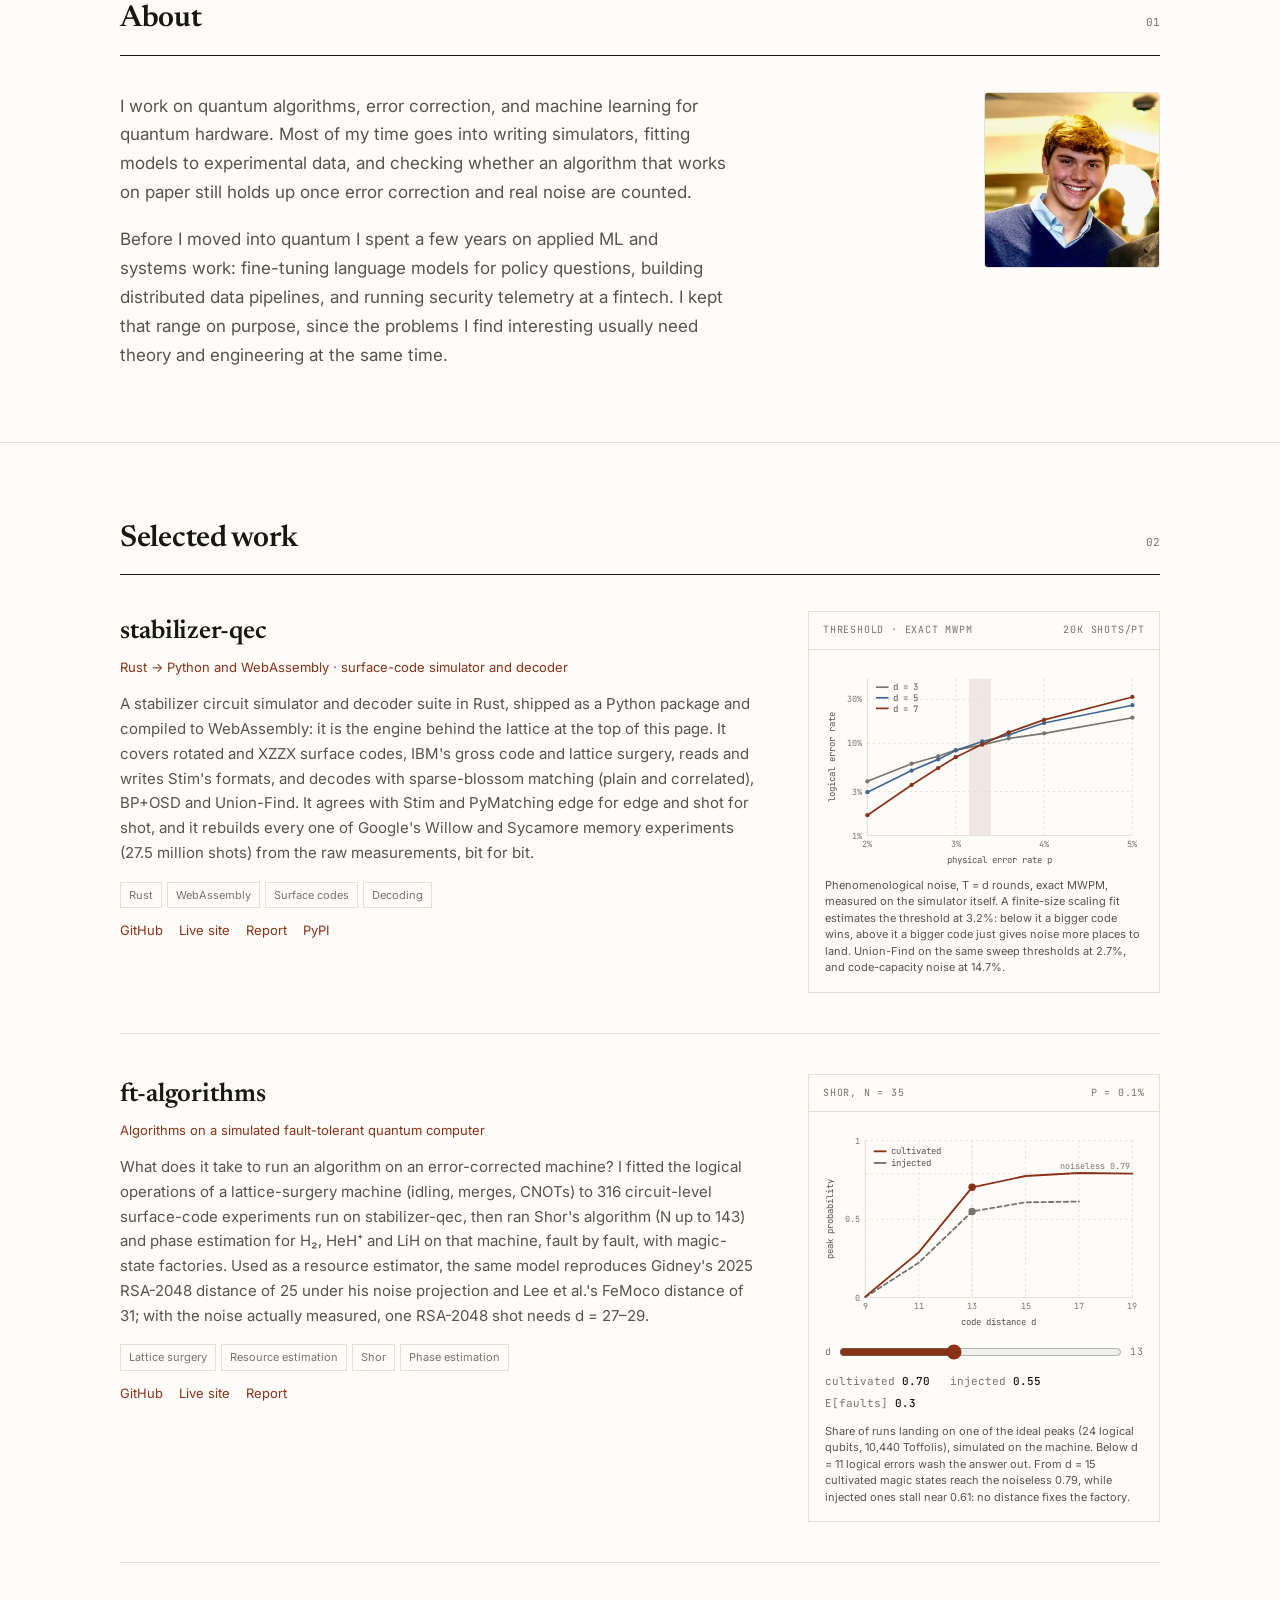
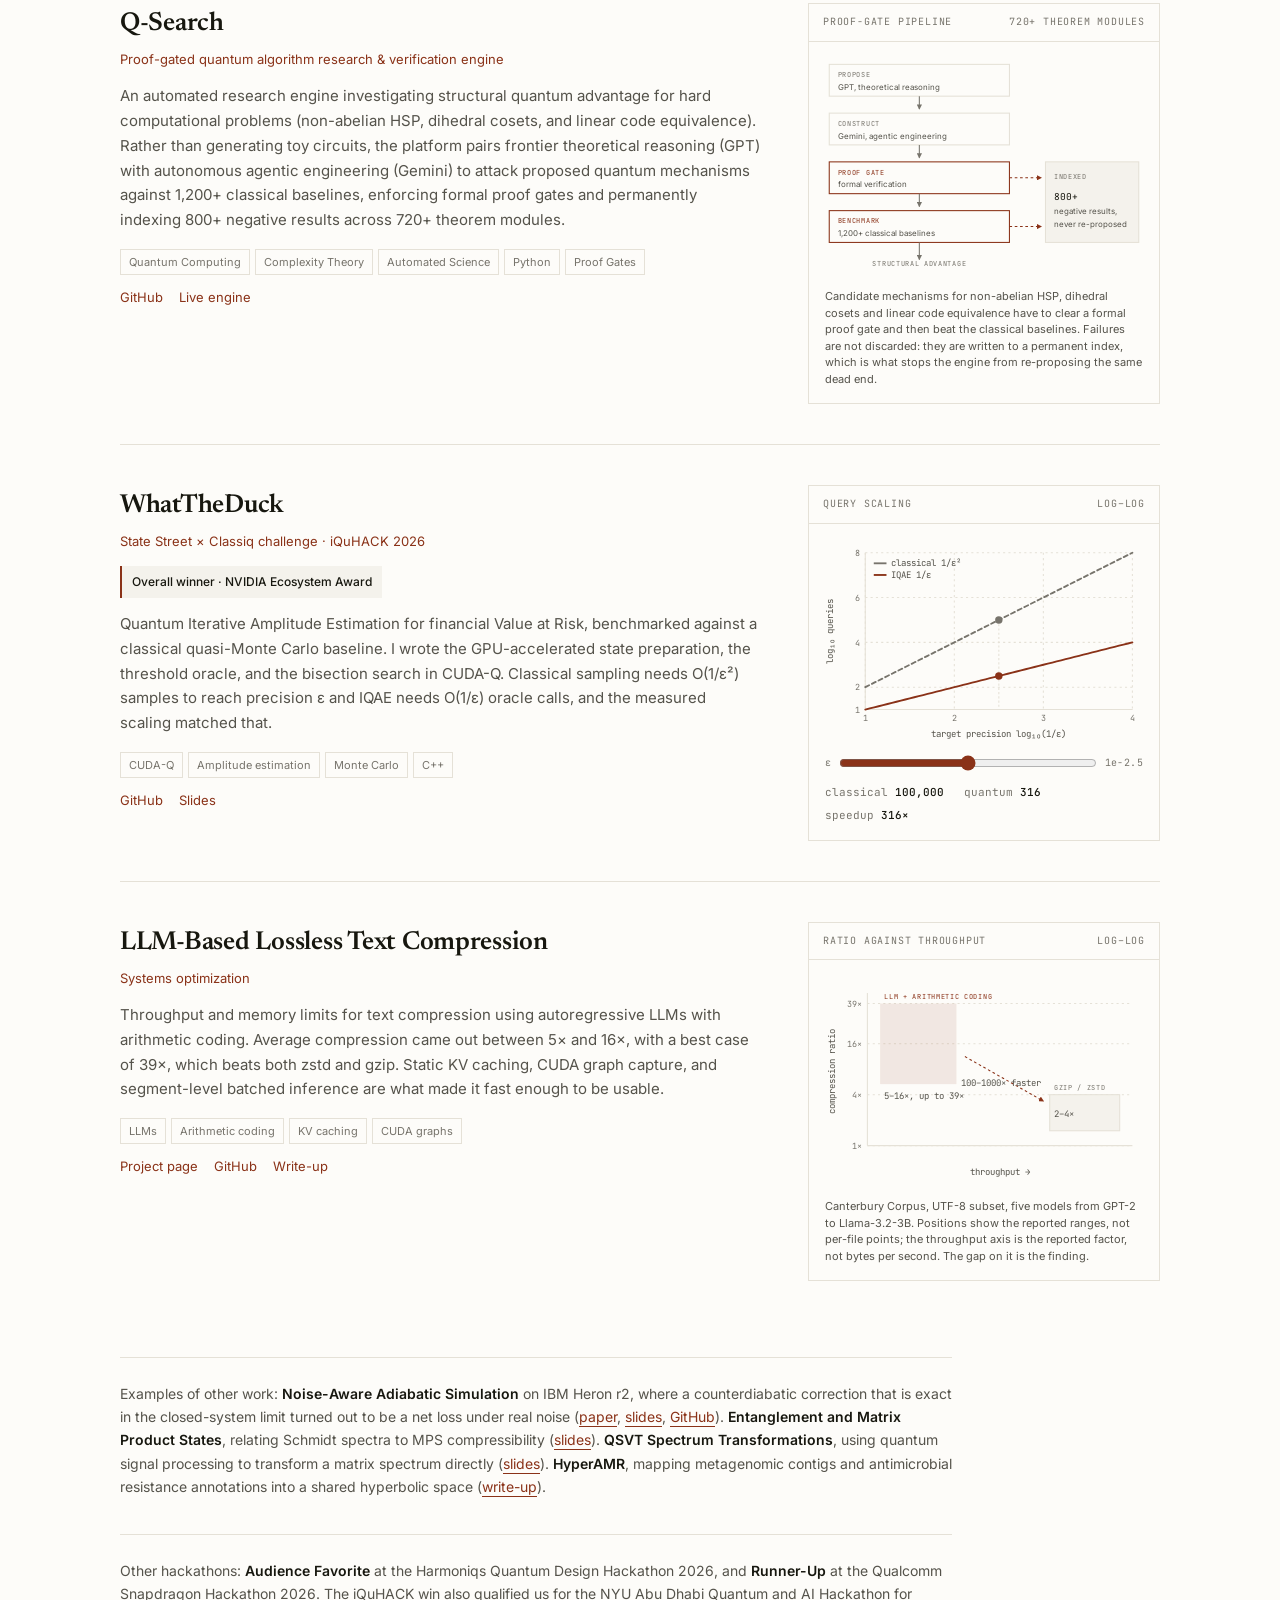
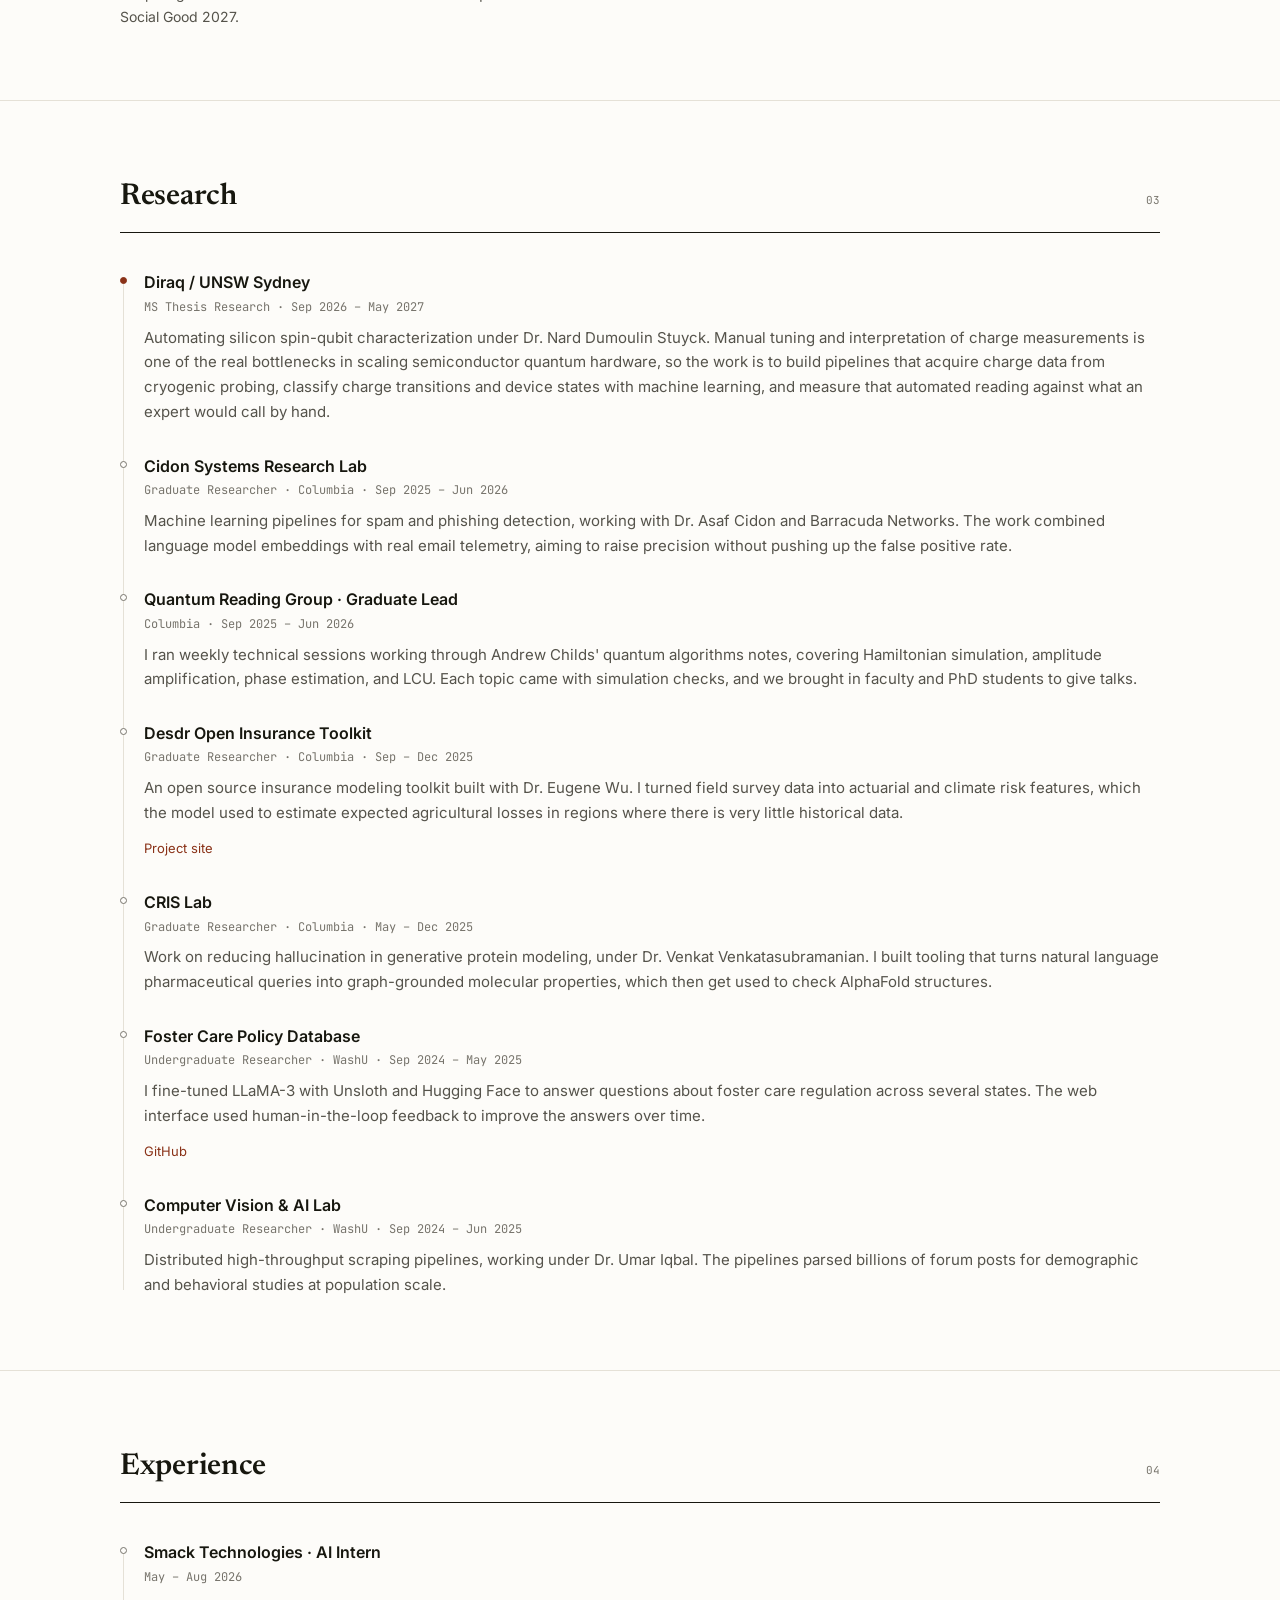
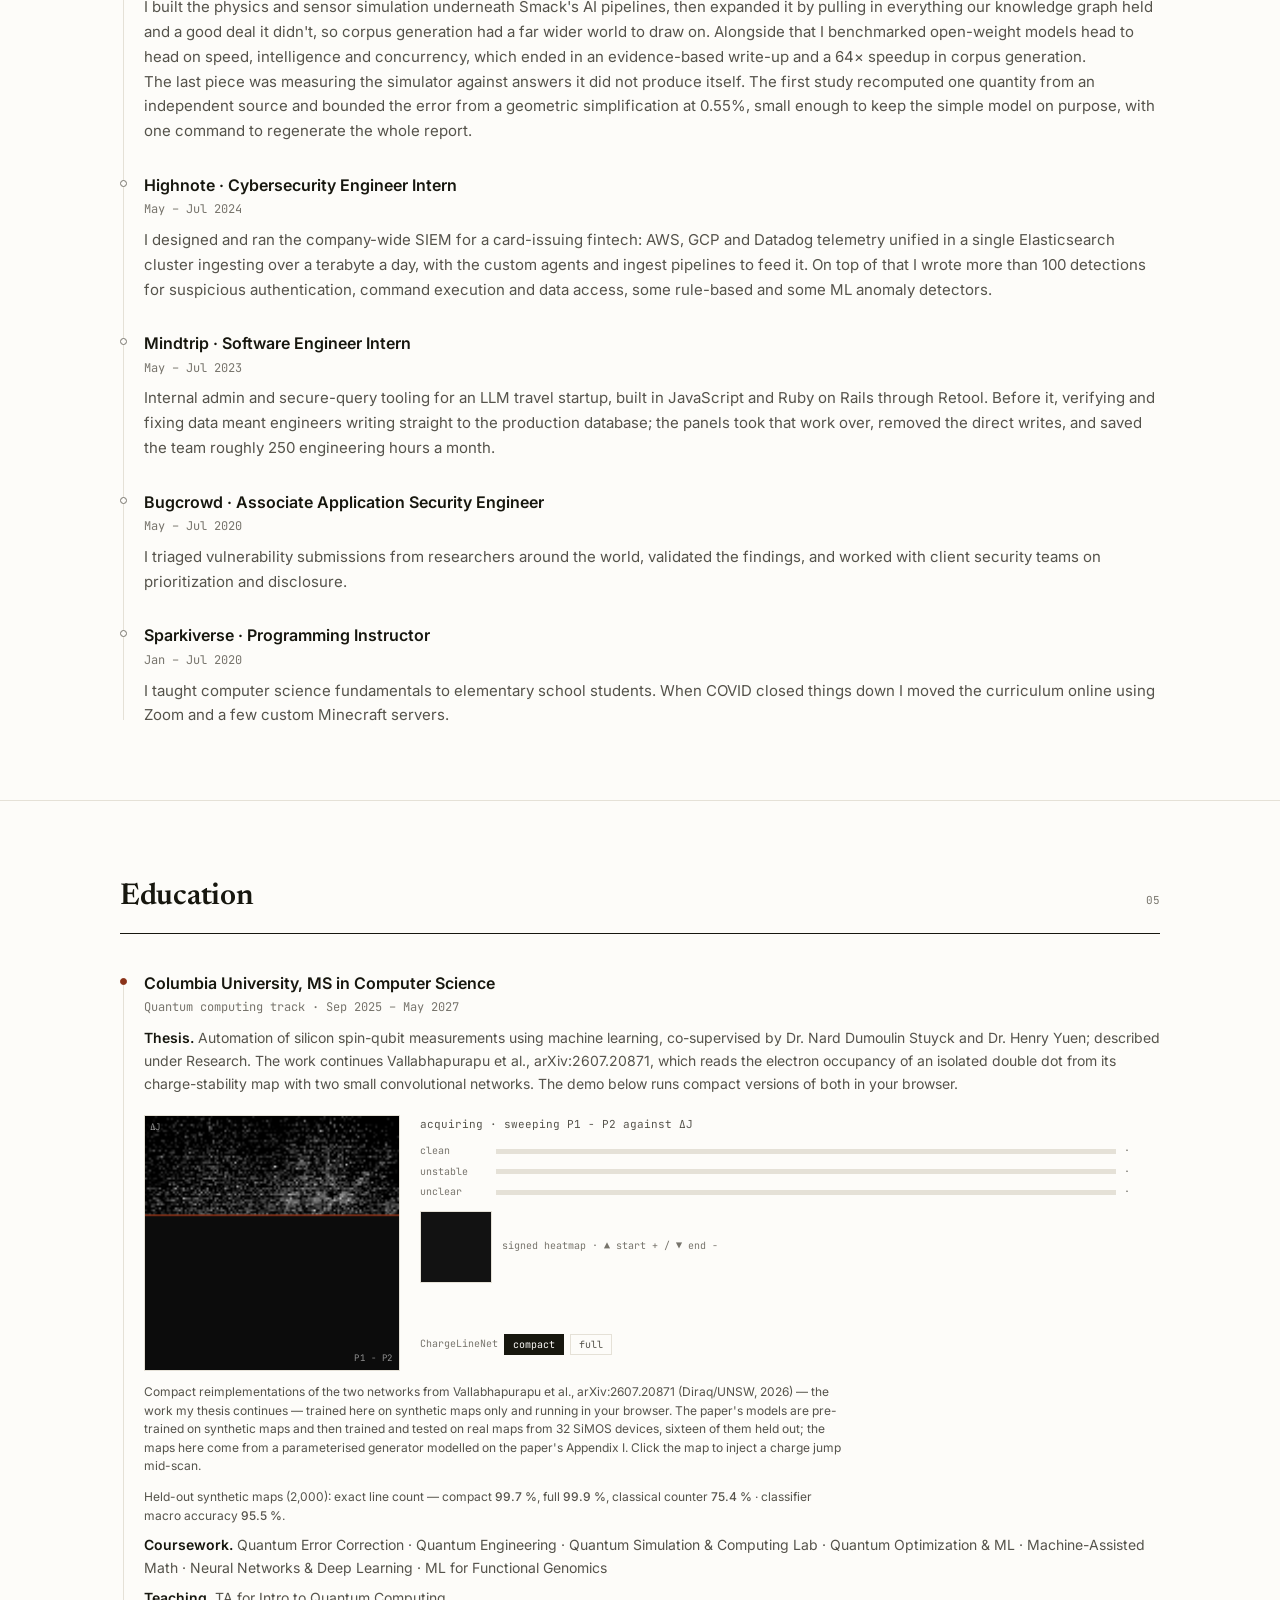
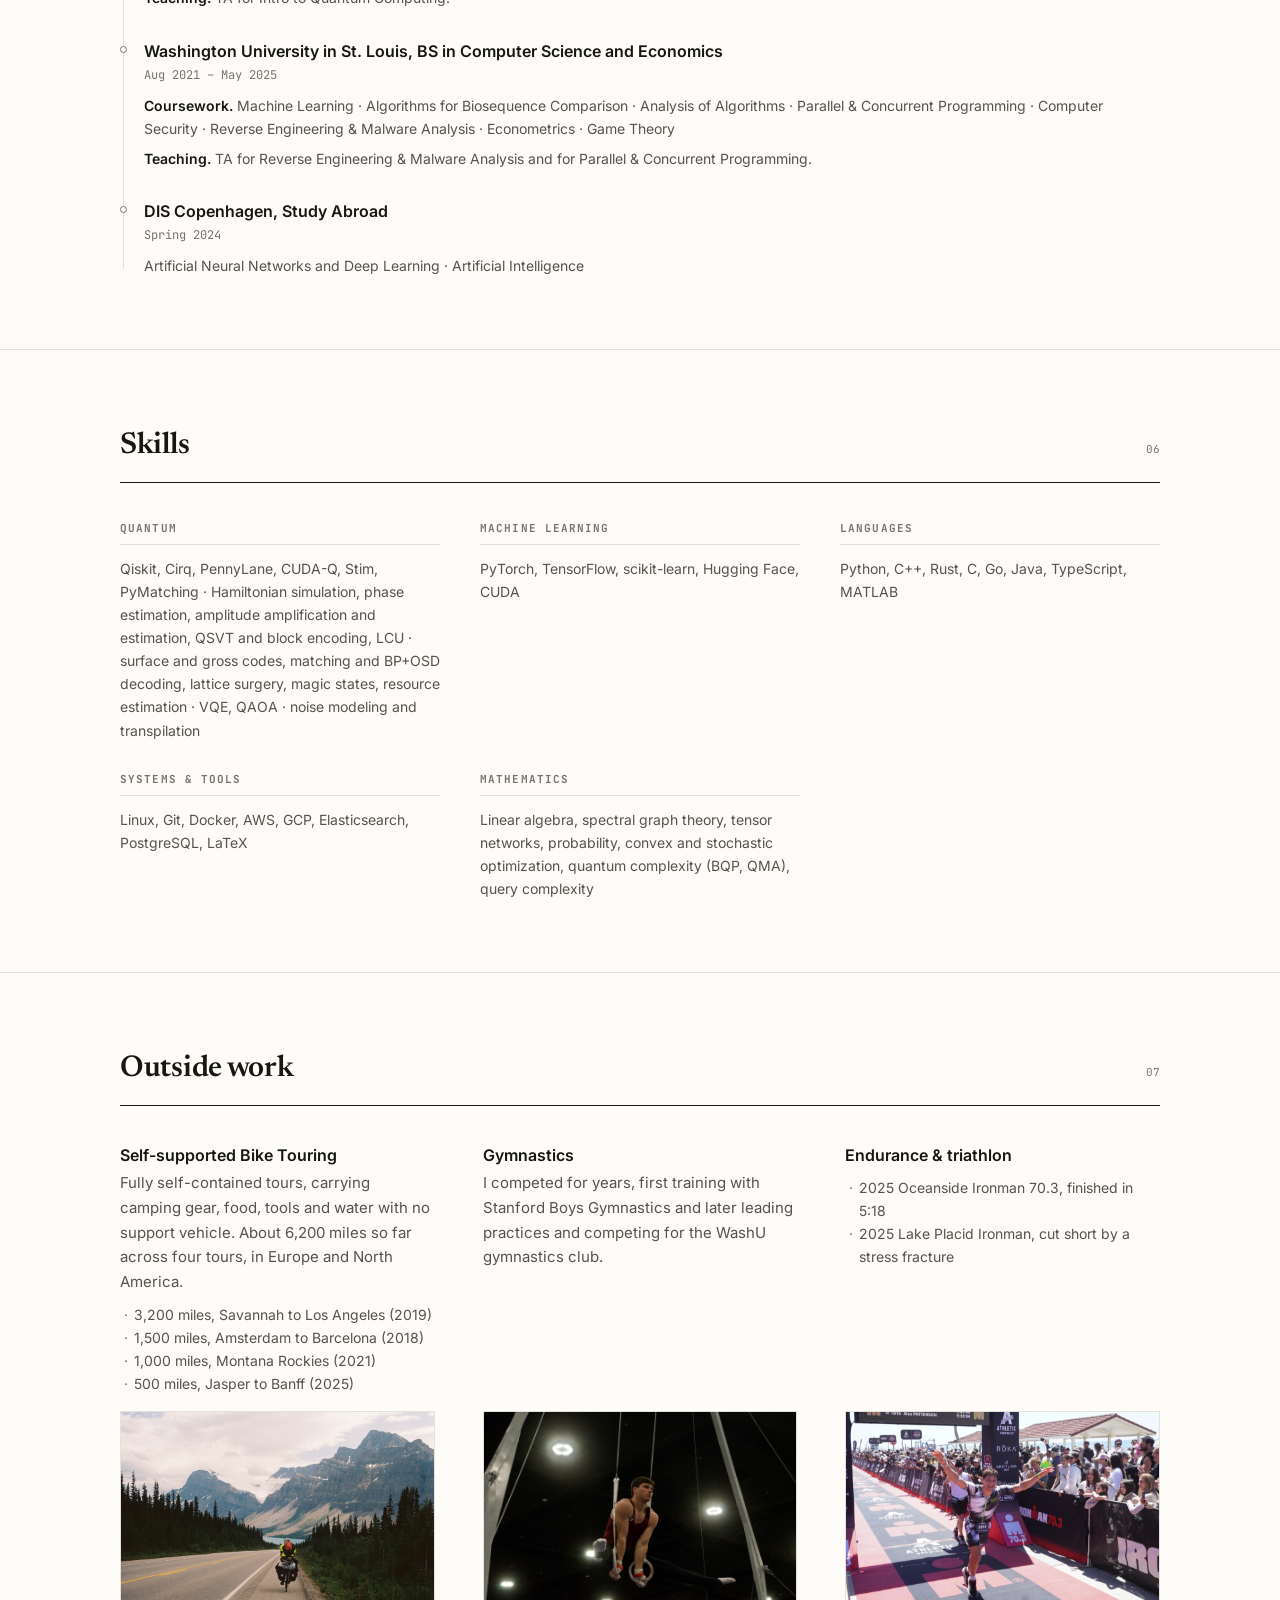
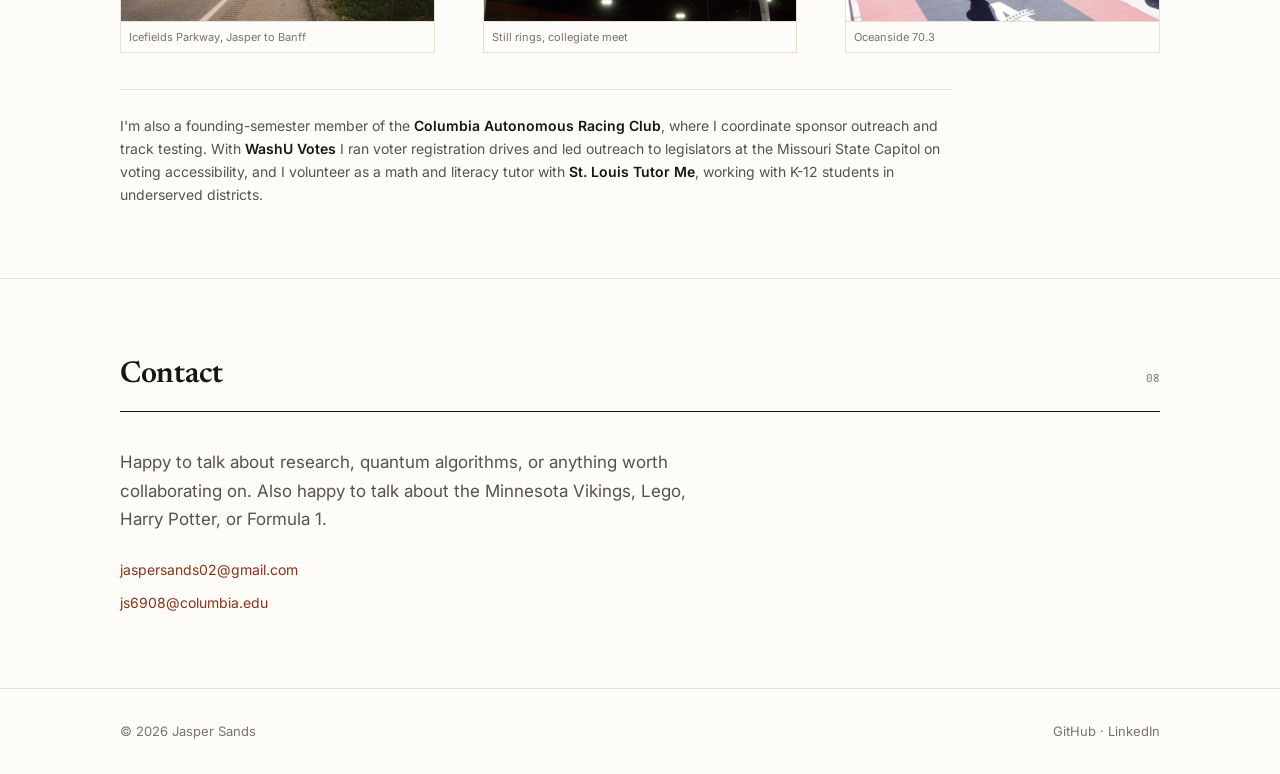
==== commit 1267d325: "Website: lead with stabilizer-qec and ft-algorithms - Selected work is now stabilizer-qec (rewritten" ====
--- a/index.html
+++ b/index.html
@@ -68,7 +68,7 @@
   <header class="hero" id="top">
     <div class="wrap">
       <div class="hero-content rv">
-        <div class="eyebrow">Quantum algorithms &amp; machine learning</div>
+        <div class="eyebrow">Quantum algorithms, error correction &amp; ML</div>
         <h1>Jasper Sands</h1>
         <p class="lede">
           Master's student in computer science at <strong>Columbia</strong>, on the quantum computing track.
@@ -110,9 +110,9 @@
         <div class="about-grid rv">
           <div class="prose">
             <p>
-              I work on quantum algorithms and machine learning. Most of my time goes into writing simulators,
-              fitting models to experimental data, and checking whether a speedup that works on paper still
-              holds up on real hardware.
+              I work on quantum algorithms, error correction, and machine learning for quantum hardware. Most of
+              my time goes into writing simulators, fitting models to experimental data, and checking whether an
+              algorithm that works on paper still holds up once error correction and real noise are counted.
             </p>
             <p>
               Before I moved into quantum I spent a few years on applied ML and systems work: fine-tuning language
@@ -132,66 +132,27 @@
       <div class="wrap">
         <div class="shead rv"><h2>Selected work</h2><span class="idx">02</span></div>
         <div class="work">
-
           <article class="piece rv">
             <div class="piece-body">
-              <h3>WhatTheDuck</h3>
-              <div class="where">State Street × Classiq challenge · iQuHACK 2026</div>
-              <span class="badge">Overall winner · NVIDIA Ecosystem Award</span>
+              <h3>stabilizer-qec</h3>
+              <div class="where">Rust → Python and WebAssembly · surface-code simulator and decoder</div>
               <p>
-                Quantum Iterative Amplitude Estimation for financial Value at Risk, benchmarked against a classical
-                quasi-Monte Carlo baseline. I wrote the GPU-accelerated state preparation, the threshold oracle,
-                and the bisection search in CUDA-Q. Classical sampling needs O(1/ε²) samples to reach precision ε
-                and IQAE needs O(1/ε) oracle calls, and the measured scaling matched that.
-              </p>
-              <div class="tags">
-                <span class="tag">CUDA-Q</span><span class="tag">Amplitude estimation</span>
-                <span class="tag">Monte Carlo</span><span class="tag">C++</span>
-              </div>
-              <div class="inline-links">
-                <a href="https://github.com/ShayManor/WhatTheDuck">GitHub</a>
-                <a href="https://github.com/ShayManor/WhatTheDuck/blob/main/docs/iQuHack_2026_presentation.pdf">Slides</a>
-              </div>
-            </div>
-            <div class="demo">
-              <div class="demo-head"><span class="t">Query scaling</span><span class="t">log–log</span></div>
-              <div class="demo-body">
-                <svg id="scale" viewBox="0 0 300 190" role="img" aria-label="Log-log plot: classical queries scale as one over epsilon squared, IQAE as one over epsilon"></svg>
-                <div class="ctl">
-                  <label for="eps">ε</label>
-                  <input type="range" id="eps" min="10" max="40" value="25" aria-label="Target precision">
-                  <span class="val" id="epsv">1e-2.5</span>
-                </div>
-                <div class="readout" aria-live="polite">
-                  <span>classical <b id="r-c">·</b></span>
-                  <span>quantum <b id="r-q">·</b></span>
-                  <span>speedup <b id="r-s">·</b></span>
-                </div>
-              </div>
-            </div>
-          </article>
-
-          <article class="piece rv">
-            <div class="piece-body">
-              <h3>WASM QEC Simulator</h3>
-              <div class="where">Rust → WebAssembly · surface code decoding in the browser</div>
-              <p>
-                A symplectic stabilizer simulator written in Rust and compiled to WebAssembly, for rotated and XZZX
-                surface codes. It is the engine behind the lattice at the top of this page. An error on a data
-                qubit lights the stabilizers that anticommute with it, and that pattern of lit stabilizers is all
-                a real quantum computer gets to see, because measuring the error directly would collapse the
-                state. Decoding works backwards from the pattern to a likely error; the decoders here, including
-                minimum-weight perfect matching, do it properly and run entirely in the browser, with live error
-                injection and logical error benchmarking.
+                A stabilizer circuit simulator and decoder suite in Rust, shipped as a Python package and compiled
+                to WebAssembly: it is the engine behind the lattice at the top of this page. It covers rotated and
+                XZZX surface codes, IBM's gross code and lattice surgery, reads and writes Stim's formats, and decodes
+                with sparse-blossom matching (plain and correlated), BP+OSD and Union-Find. It agrees with Stim and
+                PyMatching edge for edge and shot for shot, and it rebuilds every one of Google's Willow and Sycamore
+                memory experiments (27.5 million shots) from the raw measurements, bit for bit.
               </p>
               <div class="tags">
                 <span class="tag">Rust</span><span class="tag">WebAssembly</span>
-                <span class="tag">Surface codes</span><span class="tag">MWPM</span>
+                <span class="tag">Surface codes</span><span class="tag">Decoding</span>
               </div>
               <div class="inline-links">
                 <a href="https://github.com/Jaspersands/quantum-simulator-qec">GitHub</a>
-                <a href="https://qcompiler.jaspersands.com/">Live dashboard</a>
-                <a href="#top">↑ Try the lattice</a>
+                <a href="https://qcompiler.jaspersands.com/">Live site</a>
+                <a href="https://qcompiler.jaspersands.com/report/report.html">Report</a>
+                <a href="https://pypi.org/project/stabilizer-qec/">PyPI</a>
               </div>
             </div>
             <div class="demo">
@@ -269,42 +230,45 @@
 
           <article class="piece rv">
             <div class="piece-body">
-              <h3>Noise-Aware Adiabatic Simulation</h3>
-              <div class="where">IBM Heron r2 · transverse-field Ising model</div>
+              <h3>ft-algorithms</h3>
+              <div class="where">Algorithms on a simulated fault-tolerant quantum computer</div>
               <p>
-                Digitized adiabatic ground state preparation for the 1D transverse-field Ising model on IBM's
-                Heron r2. I used the processor's parameterised RZZ(θ) pulses rather than fixed two-qubit
-                decompositions, plus a palindromic Trotter step for second-order accuracy. The gap closes near the
-                critical point, so a linear sweep moves too quickly through the part that matters; flattening the
-                schedule around s꜀ slows it down there instead. Benchmarking eight ansatz variants gave the more
-                interesting result. A counterdiabatic correction that is exact in the closed-system limit is a net
-                loss under real noise: its threefold entangling-gate overhead admits more error per layer than the
-                correction removes. The best ansatz on hardware is not the best ansatz on a simulator.
+                What does it take to run an algorithm on an error-corrected machine? I fitted the logical operations
+                of a lattice-surgery machine (idling, merges, CNOTs) to 316 circuit-level surface-code experiments run
+                on stabilizer-qec, then ran Shor's algorithm (N up to 143) and phase estimation for H₂, HeH⁺ and LiH
+                on that machine, fault by fault, with magic-state factories. Used as a resource estimator, the same
+                model reproduces Gidney's 2025 RSA-2048 distance of 25 under his noise projection and Lee et al.'s
+                FeMoco distance of 31; with the noise actually measured, one RSA-2048 shot needs d = 27–29.
               </p>
               <div class="tags">
-                <span class="tag">IBM Heron</span><span class="tag">Suzuki–Trotter</span>
-                <span class="tag">Counterdiabatic driving</span><span class="tag">Qiskit</span>
+                <span class="tag">Lattice surgery</span><span class="tag">Resource estimation</span>
+                <span class="tag">Shor</span><span class="tag">Phase estimation</span>
               </div>
               <div class="inline-links">
-                <a href="assets/noise-aware-adiabatic-ansatz.pdf">Paper</a>
-                <a href="assets/noise-aware-adiabatic-slides.pdf">Slides</a>
-                <a href="https://github.com/Jaspersands/digitized-adiabatic-tfim">GitHub</a>
+                <a href="https://github.com/Jaspersands/ft-algorithms">GitHub</a>
+                <a href="https://ft.jaspersands.com/">Live site</a>
+                <a href="https://ft.jaspersands.com/report/report.html">Report</a>
               </div>
             </div>
             <div class="demo">
-              <div class="demo-head"><span class="t">Anneal schedule s(t)</span><span class="t">s꜀ = 0.5</span></div>
+              <div class="demo-head"><span class="t">Shor, N = 35</span><span class="t">p = 0.1%</span></div>
               <div class="demo-body">
-                <svg id="sweep" viewBox="0 0 300 190" role="img" aria-label="Linear versus flattened anneal schedule through the critical point"></svg>
+                <svg id="shor" viewBox="0 0 300 190" role="img" aria-label="Share of Shor runs for N = 35 landing on an ideal peak, against code distance, for cultivated and injected magic states"></svg>
                 <div class="ctl">
-                  <label for="swk">flatten</label>
-                  <input type="range" id="swk" min="10" max="45" value="25" aria-label="Flattening exponent">
-                  <span class="val" id="swkv">2.5</span>
+                  <label for="shd">d</label>
+                  <input type="range" id="shd" min="9" max="19" step="2" value="13" aria-label="Code distance">
+                  <span class="val" id="shdv">13</span>
                 </div>
                 <div class="readout" aria-live="polite">
-                  <span>near s꜀ linear <b id="sw-a">·</b></span>
-                  <span>flattened <b id="sw-b">·</b></span>
+                  <span>cultivated <b id="sh-c">·</b></span>
+                  <span>injected <b id="sh-i">·</b></span>
+                  <span>E[faults] <b id="sh-f">·</b></span>
                 </div>
-                <p class="hint">Share of the total anneal time spent within 0.05 of the critical point.</p>
+                <p class="hint">
+                  Share of runs landing on one of the ideal peaks (24 logical qubits, 10,440 Toffolis), simulated on
+                  the machine. Below d = 11 logical errors wash the answer out. From d = 15 cultivated magic states
+                  reach the noiseless 0.79, while injected ones stall near 0.61: no distance fixes the factory.
+                </p>
               </div>
             </div>
           </article>
@@ -394,35 +358,38 @@
 
           <article class="piece rv">
             <div class="piece-body">
-              <h3>Entanglement &amp; Matrix Product States</h3>
-              <div class="where">Many-body systems · theoretical study</div>
+              <h3>WhatTheDuck</h3>
+              <div class="where">State Street × Classiq challenge · iQuHACK 2026</div>
+              <span class="badge">Overall winner · NVIDIA Ecosystem Award</span>
               <p>
-                A study of how bipartite entanglement structure controls MPS compression. I wrote a sequential SVD
-                wavefunction decomposition in Python and measured Schmidt spectra, entanglement entropy at every
-                cut, and fidelity under truncation. A product state needs bond dimension 1 and a Haar-random
-                state needs exponentially many, so the useful cases fall somewhere between the two.
+                Quantum Iterative Amplitude Estimation for financial Value at Risk, benchmarked against a classical
+                quasi-Monte Carlo baseline. I wrote the GPU-accelerated state preparation, the threshold oracle,
+                and the bisection search in CUDA-Q. Classical sampling needs O(1/ε²) samples to reach precision ε
+                and IQAE needs O(1/ε) oracle calls, and the measured scaling matched that.
               </p>
               <div class="tags">
-                <span class="tag">Tensor networks</span><span class="tag">Schmidt decomposition</span>
-                <span class="tag">SVD compression</span>
-              </div>
-              <div class="inline-links"><a href="assets/mps_presentation.pdf">Slides</a></div>
+                <span class="tag">CUDA-Q</span><span class="tag">Amplitude estimation</span>
+                <span class="tag">Monte Carlo</span><span class="tag">C++</span>
+              </div>
+              <div class="inline-links">
+                <a href="https://github.com/ShayManor/WhatTheDuck">GitHub</a>
+                <a href="https://github.com/ShayManor/WhatTheDuck/blob/main/docs/iQuHack_2026_presentation.pdf">Slides</a>
+              </div>
             </div>
             <div class="demo">
-              <div class="demo-head"><span class="t">Entropy across cuts</span><span class="t">n = 12</span></div>
+              <div class="demo-head"><span class="t">Query scaling</span><span class="t">log–log</span></div>
               <div class="demo-body">
-                <svg id="ent" viewBox="0 0 300 190" role="img" aria-label="Entanglement entropy across every bipartition of a 12-qubit chain"></svg>
-                <div class="ctl" id="ent-ctl" role="group" aria-label="State family">
-                  <button type="button" data-s="product">Product</button>
-                  <button type="button" data-s="ghz">GHZ</button>
-                  <button type="button" class="on" data-s="ising">Ising</button>
-                  <button type="button" data-s="haar">Haar</button>
+                <svg id="scale" viewBox="0 0 300 190" role="img" aria-label="Log-log plot: classical queries scale as one over epsilon squared, IQAE as one over epsilon"></svg>
+                <div class="ctl">
+                  <label for="eps">ε</label>
+                  <input type="range" id="eps" min="10" max="40" value="25" aria-label="Target precision">
+                  <span class="val" id="epsv">1e-2.5</span>
                 </div>
                 <div class="readout" aria-live="polite">
-                  <span>max S <b id="ent-max">·</b> bits</span>
-                  <span>bond dim χ ≈ <b id="ent-chi">·</b></span>
+                  <span>classical <b id="r-c">·</b></span>
+                  <span>quantum <b id="r-q">·</b></span>
+                  <span>speedup <b id="r-s">·</b></span>
                 </div>
-                <p class="hint">How the entropy scales sets the cost. Area law scaling stays cheap to simulate, volume law scaling does not.</p>
               </div>
             </div>
           </article>
@@ -489,8 +456,14 @@
         </div>
 
         <p class="also rv">
-          Examples of other work: <strong>QSVT Spectrum Transformations</strong>, using quantum signal
-          processing to transform a matrix spectrum directly
+          Examples of other work: <strong>Noise-Aware Adiabatic Simulation</strong> on IBM Heron r2, where a
+          counterdiabatic correction that is exact in the closed-system limit turned out to be a net loss under
+          real noise (<a href="assets/noise-aware-adiabatic-ansatz.pdf">paper</a>,
+          <a href="assets/noise-aware-adiabatic-slides.pdf">slides</a>,
+          <a href="https://github.com/Jaspersands/digitized-adiabatic-tfim">GitHub</a>).
+          <strong>Entanglement and Matrix Product States</strong>, relating Schmidt spectra to MPS compressibility
+          (<a href="assets/mps_presentation.pdf">slides</a>). <strong>QSVT Spectrum Transformations</strong>, using
+          quantum signal processing to transform a matrix spectrum directly
           (<a href="assets/qsvt_presentation.pdf">slides</a>). <strong>HyperAMR</strong>, mapping metagenomic
           contigs and antimicrobial resistance annotations into a shared hyperbolic space
           (<a href="assets/hyperamr_paper.pdf">write-up</a>).
@@ -727,9 +700,10 @@
           <div class="rv">
             <h3>Quantum</h3>
             <p>
-              Qiskit, Cirq, PennyLane, CUDA-Q · Hamiltonian simulation, phase estimation, amplitude
-              amplification and estimation, QSVT and block encoding, LCU · surface codes and MWPM decoding ·
-              VQE, QAOA · noise modeling and transpilation
+              Qiskit, Cirq, PennyLane, CUDA-Q, Stim, PyMatching · Hamiltonian simulation, phase estimation,
+              amplitude amplification and estimation, QSVT and block encoding, LCU · surface and gross codes,
+              matching and BP+OSD decoding, lattice surgery, magic states, resource estimation · VQE, QAOA ·
+              noise modeling and transpilation
             </p>
           </div>
           <div class="rv"><h3>Machine learning</h3><p>PyTorch, TensorFlow, scikit-learn, Hugging Face, CUDA</p></div>
--- a/styles.css
+++ b/styles.css
@@ -360,7 +360,6 @@
 .s-b { stroke: var(--accent); }
 .m-a { fill: var(--fg-3); }
 .m-b { fill: var(--accent); }
-.critband { fill: var(--accent); fill-opacity: .09; }
 .thrband { fill: var(--accent); fill-opacity: .10; }
 
 /* --- Q-Search proof-gate pipeline --- */
@@ -381,7 +380,6 @@
 .s-d3-m { fill: var(--fg-3); }
 .s-d5-m { fill: var(--x); }
 .s-d7-m { fill: var(--accent); }
-.bar { fill: var(--accent); fill-opacity: .75; transition: y .35s cubic-bezier(.4,0,.2,1), height .35s cubic-bezier(.4,0,.2,1); }
 
 /* ---------------- Sections ---------------- */
 .section { padding: 4.5rem 0; border-top: 1px solid var(--rule); }
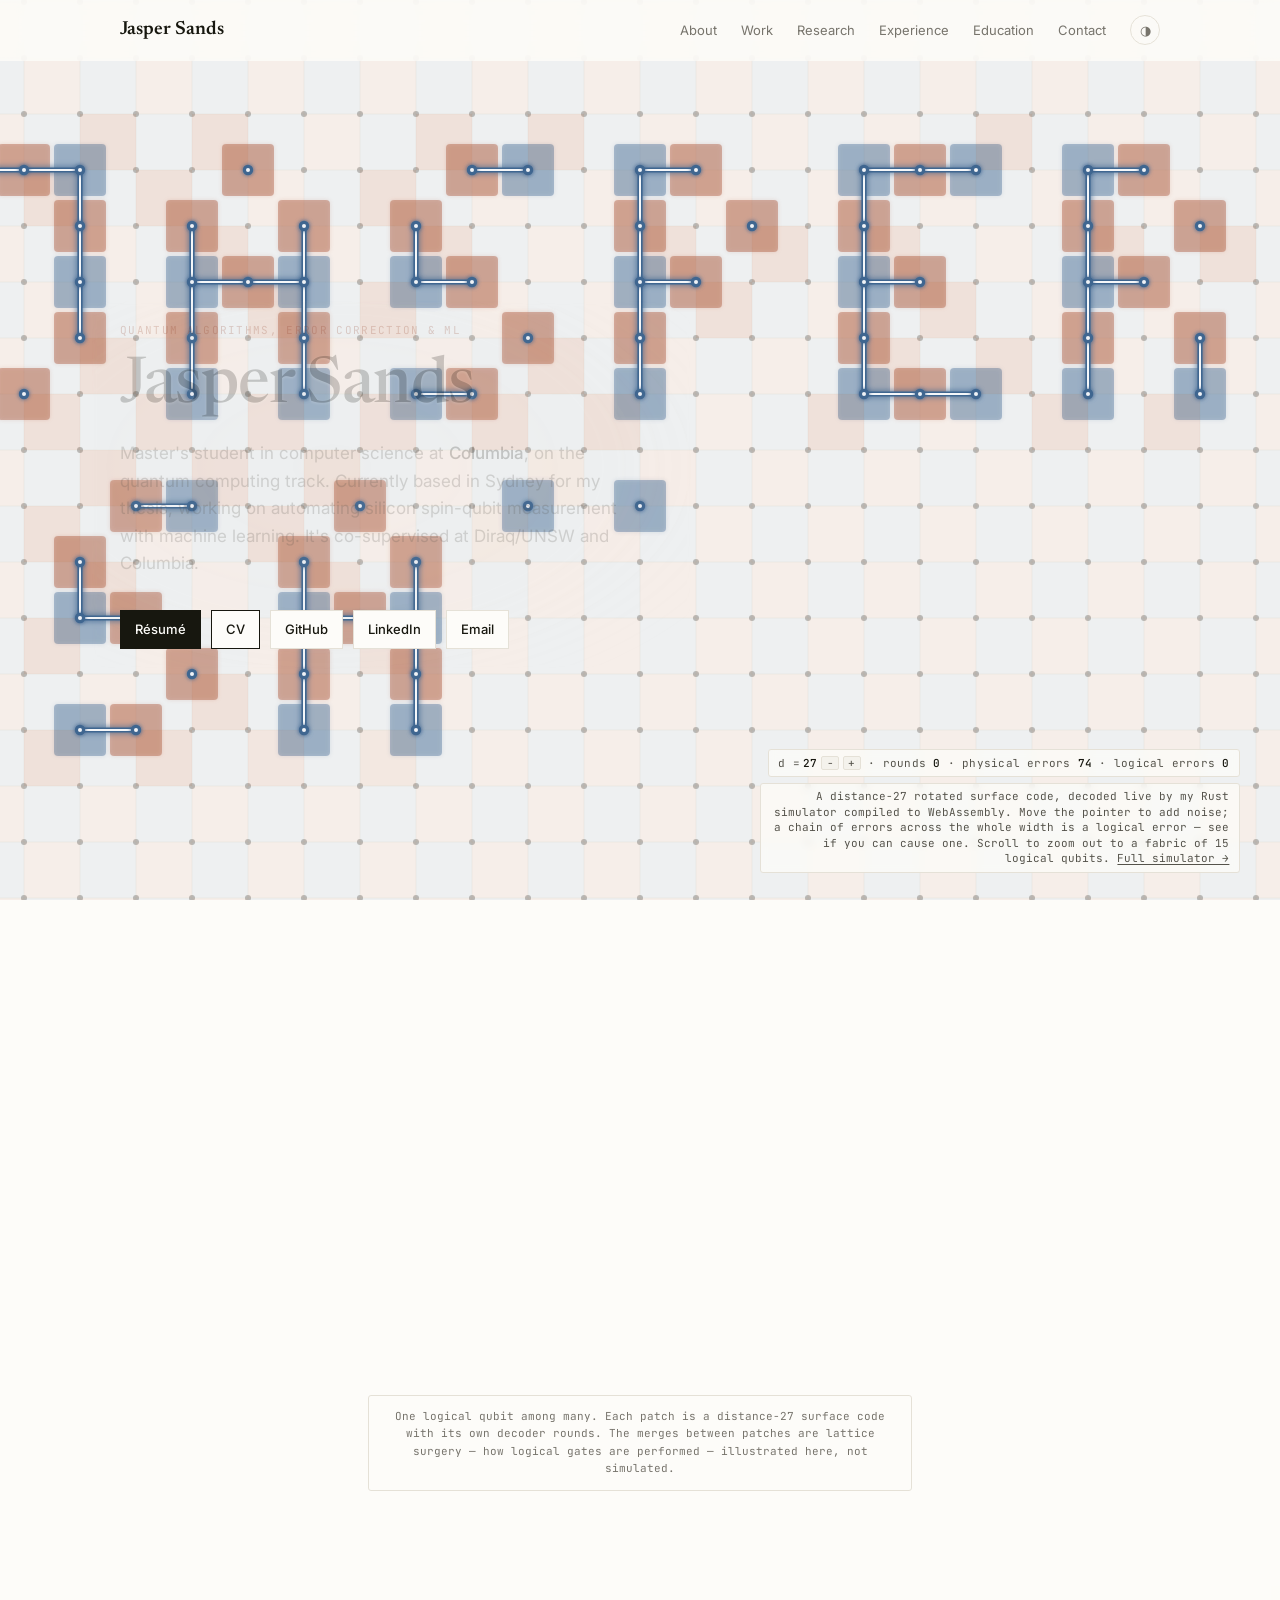
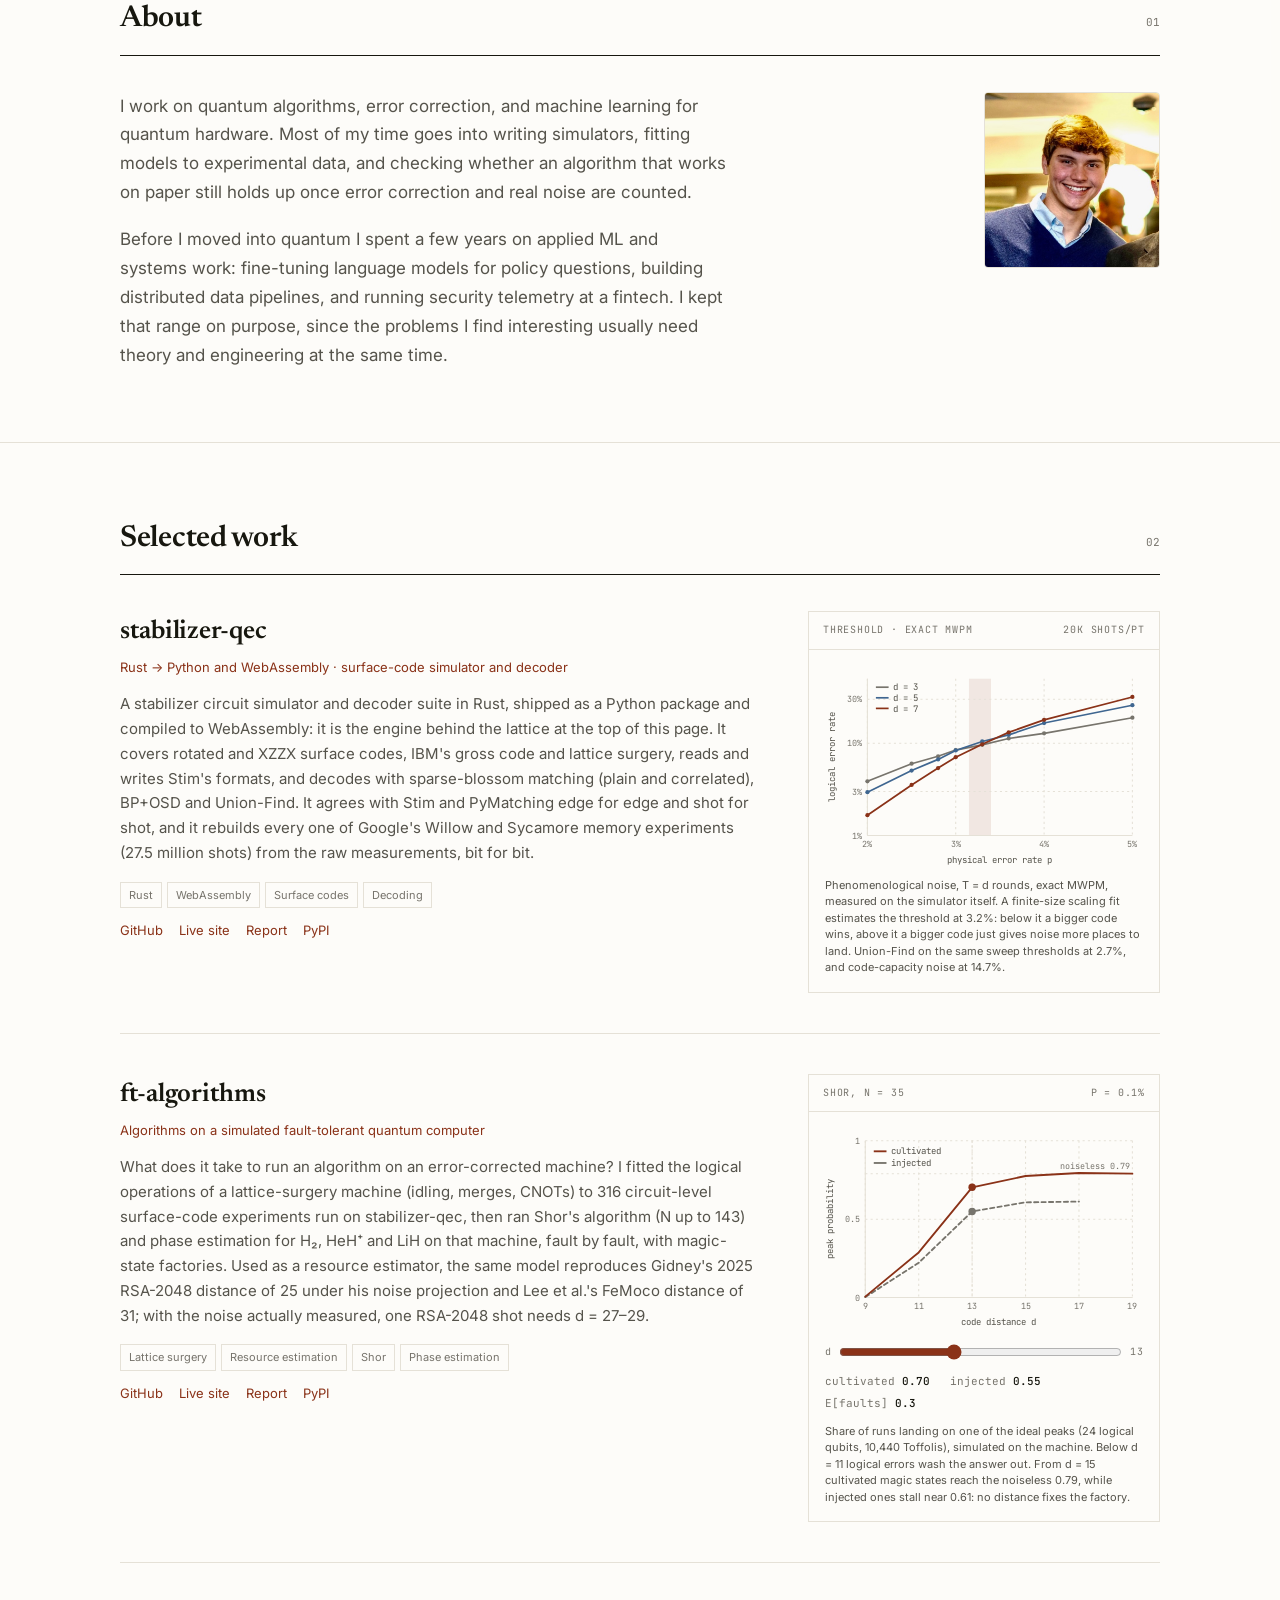
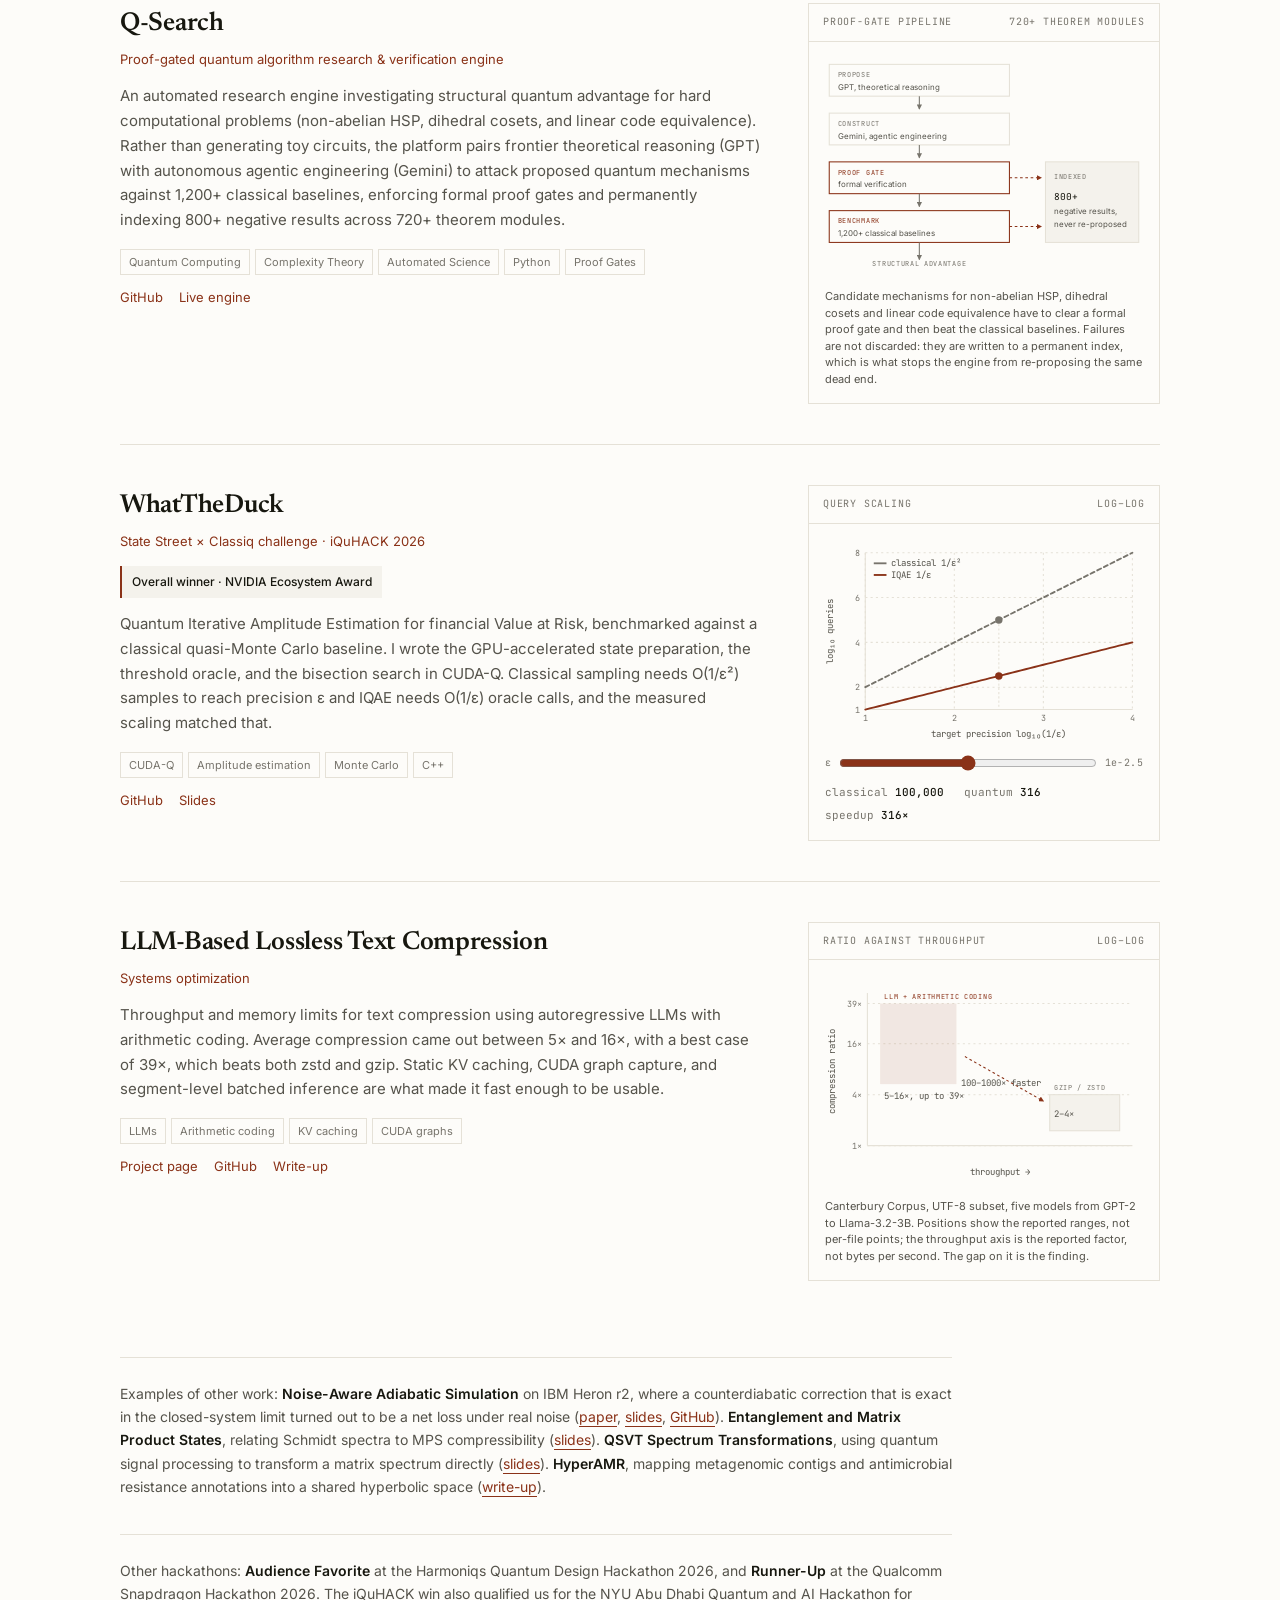
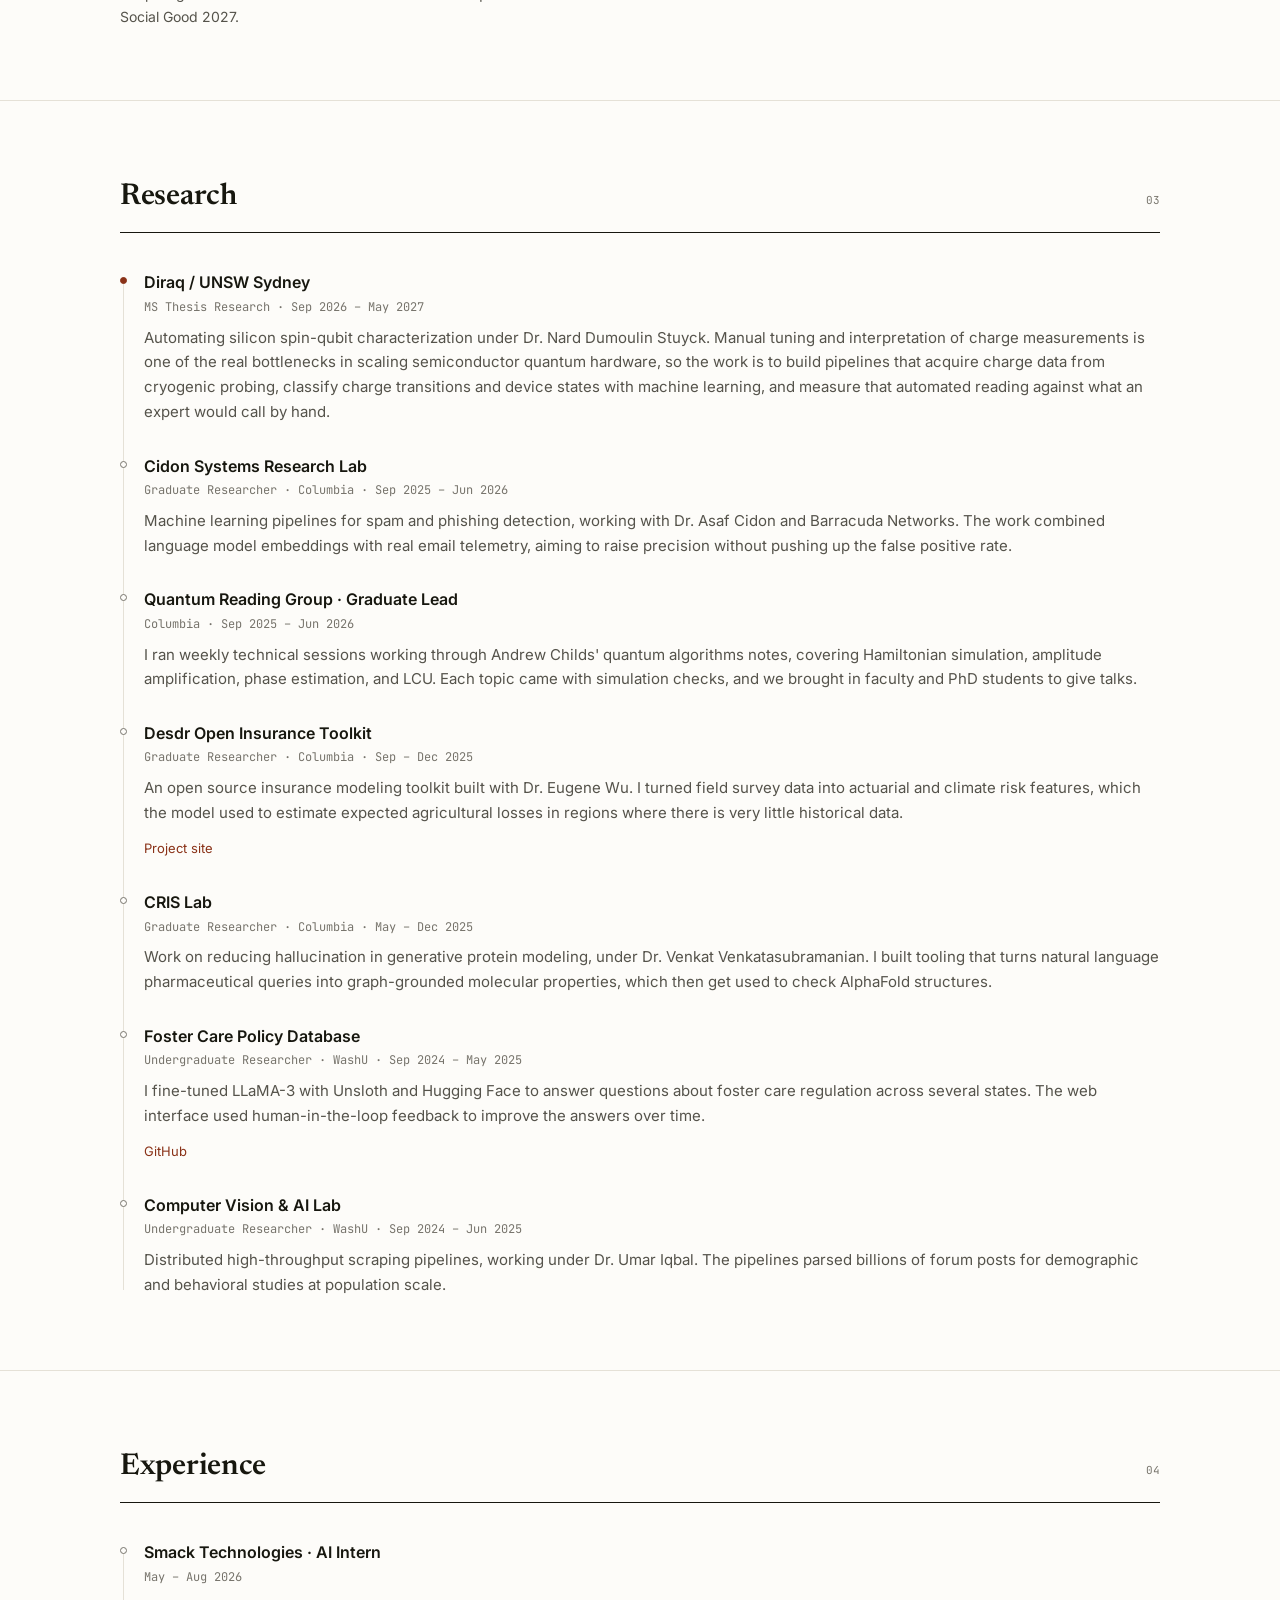
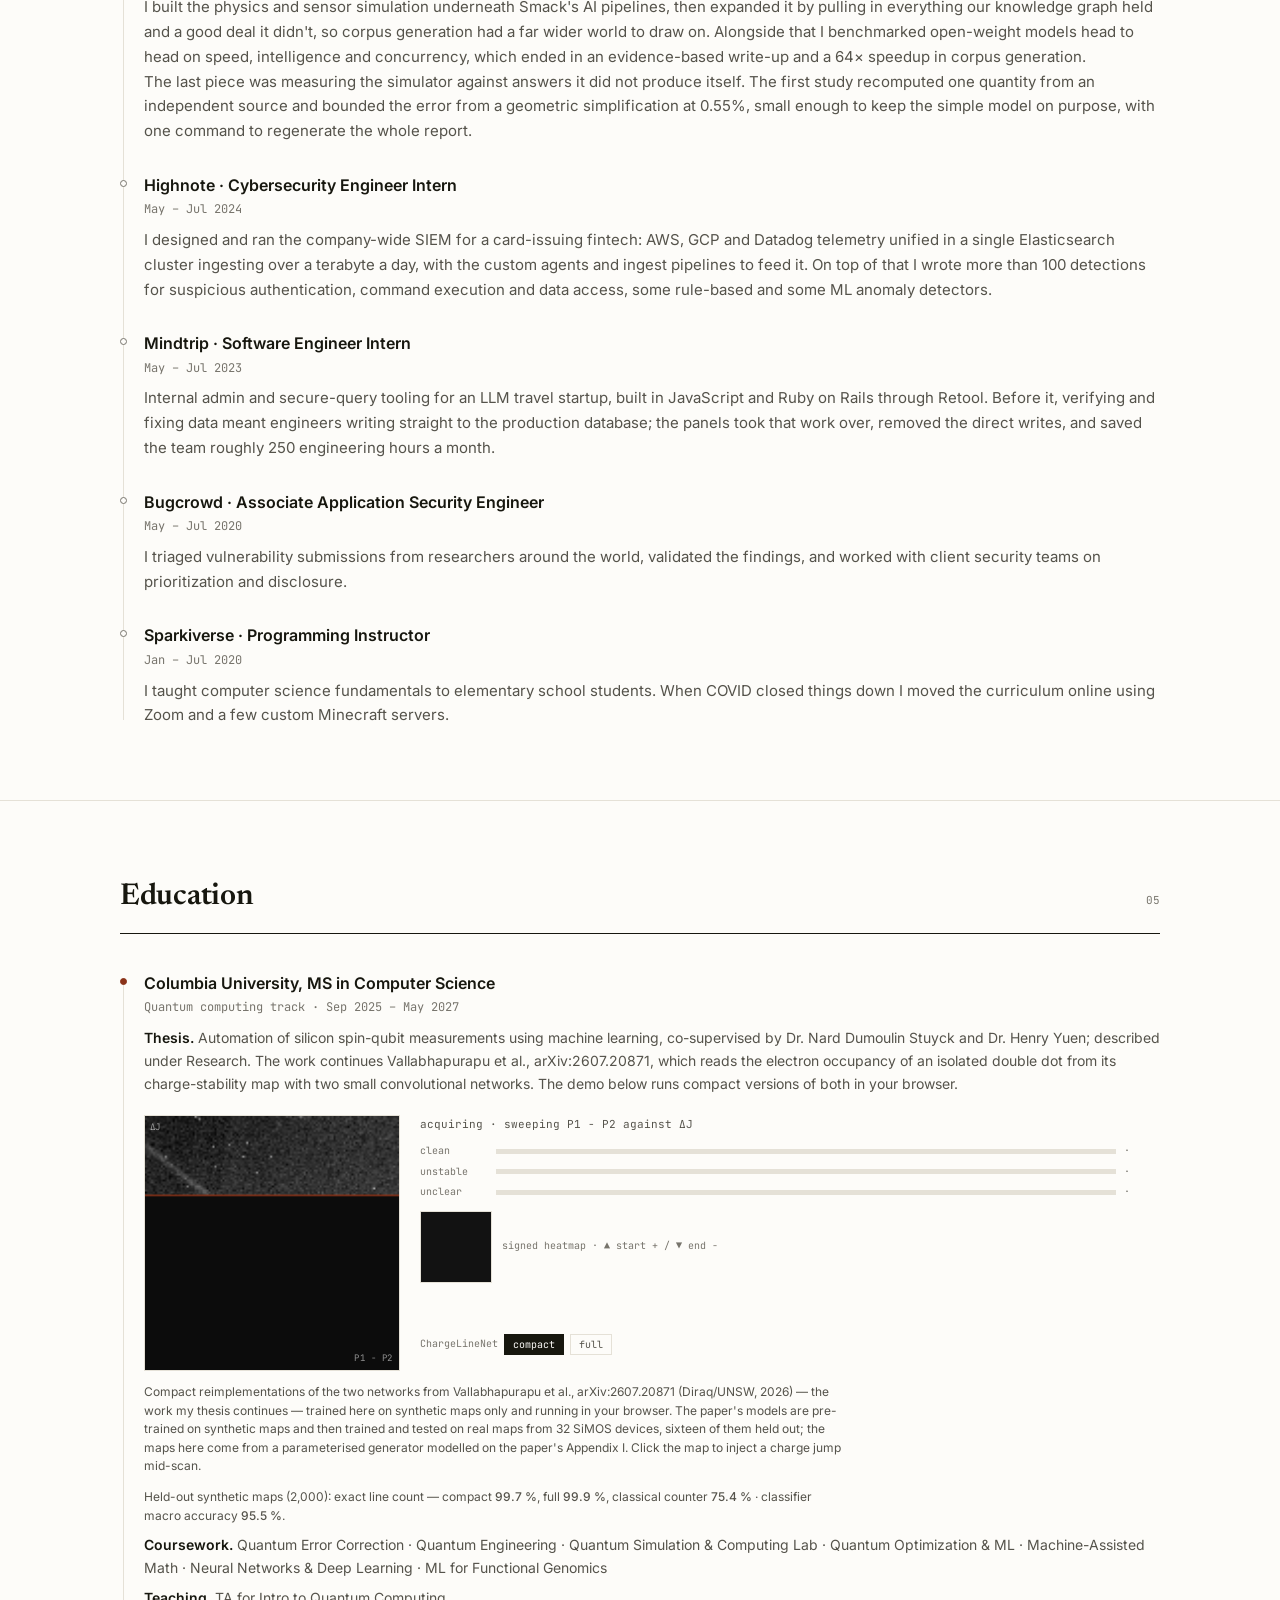
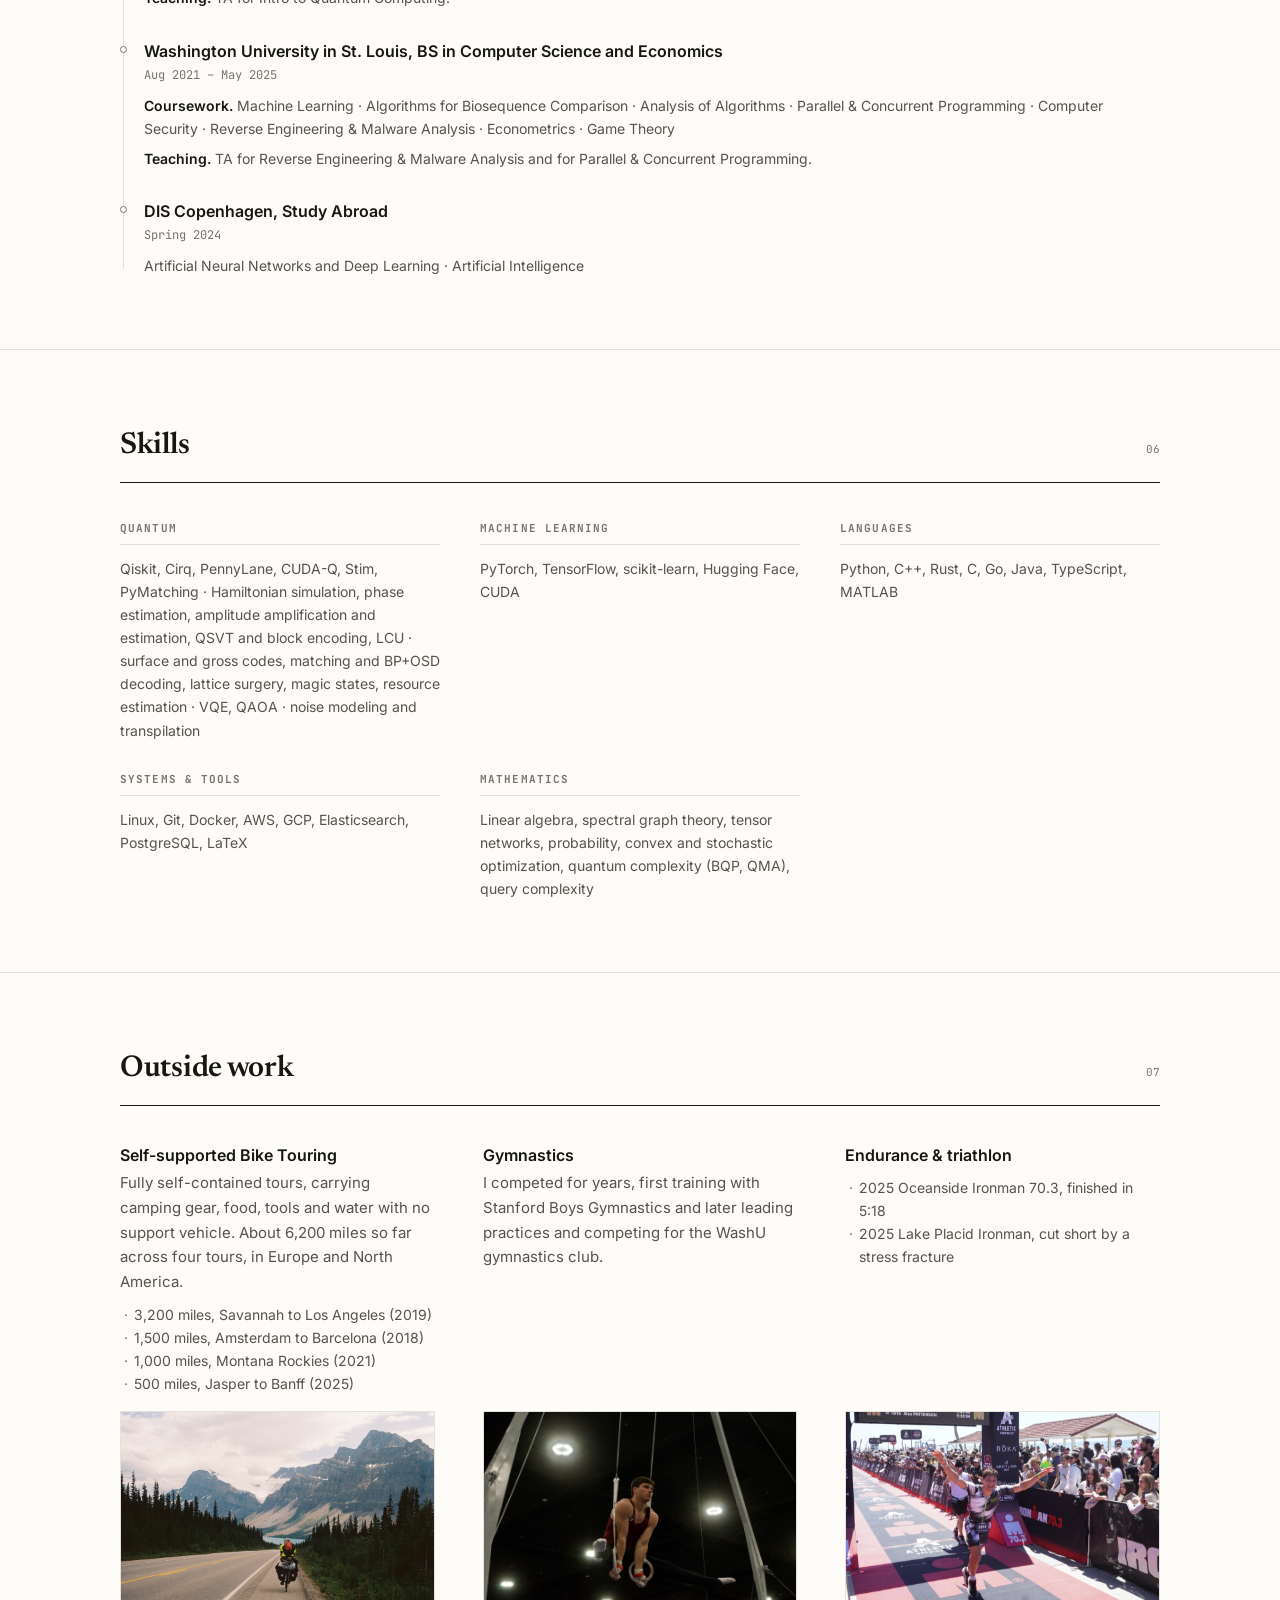
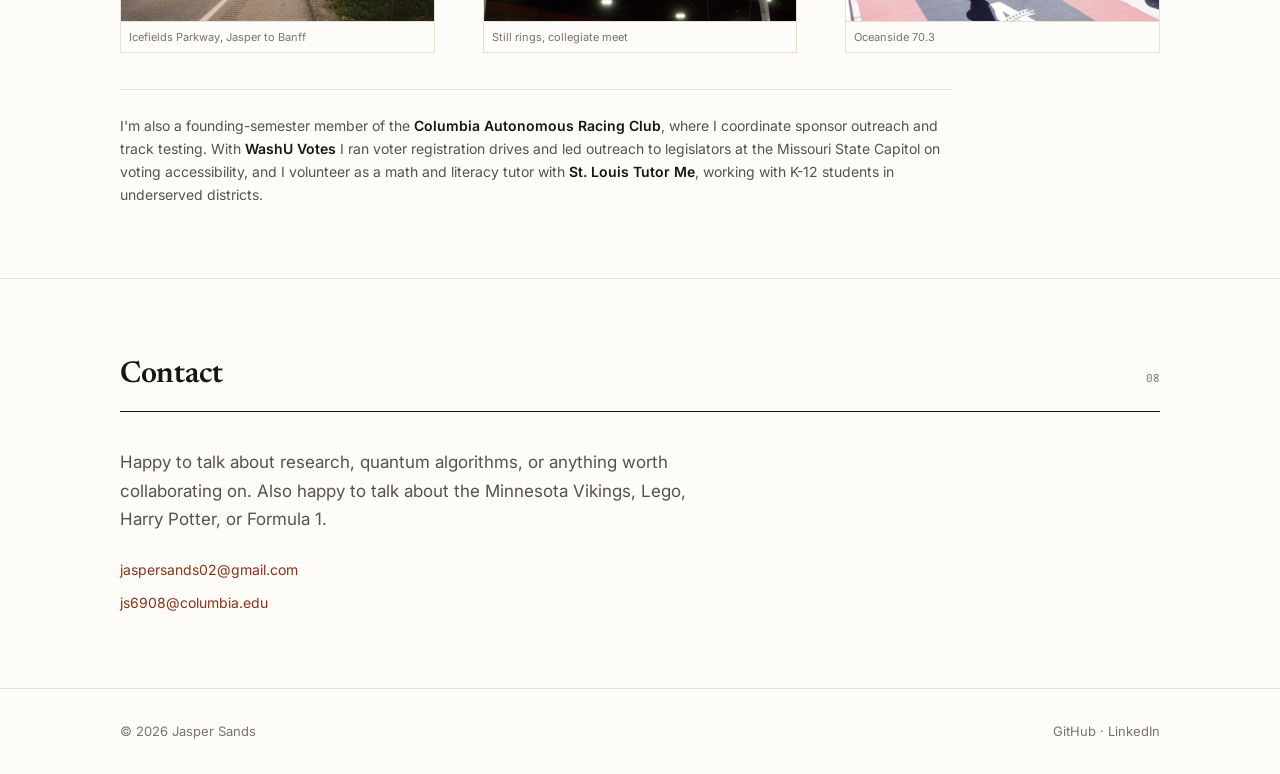
==== commit ed912b73: "Link ftalgo on PyPI and its Zenodo DOI from the CV and the site Co-Authored-By: Claude Opus 5.5 <nor" ====
--- a/index.html
+++ b/index.html
@@ -77,7 +77,7 @@
         </p>
         <div class="cta">
           <a class="btn solid" href="assets/jaspersands_resume.pdf?v=ee74960a">Résumé</a>
-          <a class="btn strong" href="assets/jaspersands_cv.pdf?v=75309ddb">CV</a>
+          <a class="btn strong" href="assets/jaspersands_cv.pdf?v=c49b3fa0">CV</a>
           <a class="btn" href="https://github.com/Jaspersands">GitHub</a>
           <a class="btn" href="https://www.linkedin.com/in/jaspersands">LinkedIn</a>
           <a class="btn" href="mailto:jaspersands02@gmail.com">Email</a>
@@ -248,6 +248,7 @@
                 <a href="https://github.com/Jaspersands/ft-algorithms">GitHub</a>
                 <a href="https://ft.jaspersands.com/">Live site</a>
                 <a href="https://ft.jaspersands.com/report/report.html">Report</a>
+                <a href="https://pypi.org/project/ftalgo/">PyPI</a>
               </div>
             </div>
             <div class="demo">
